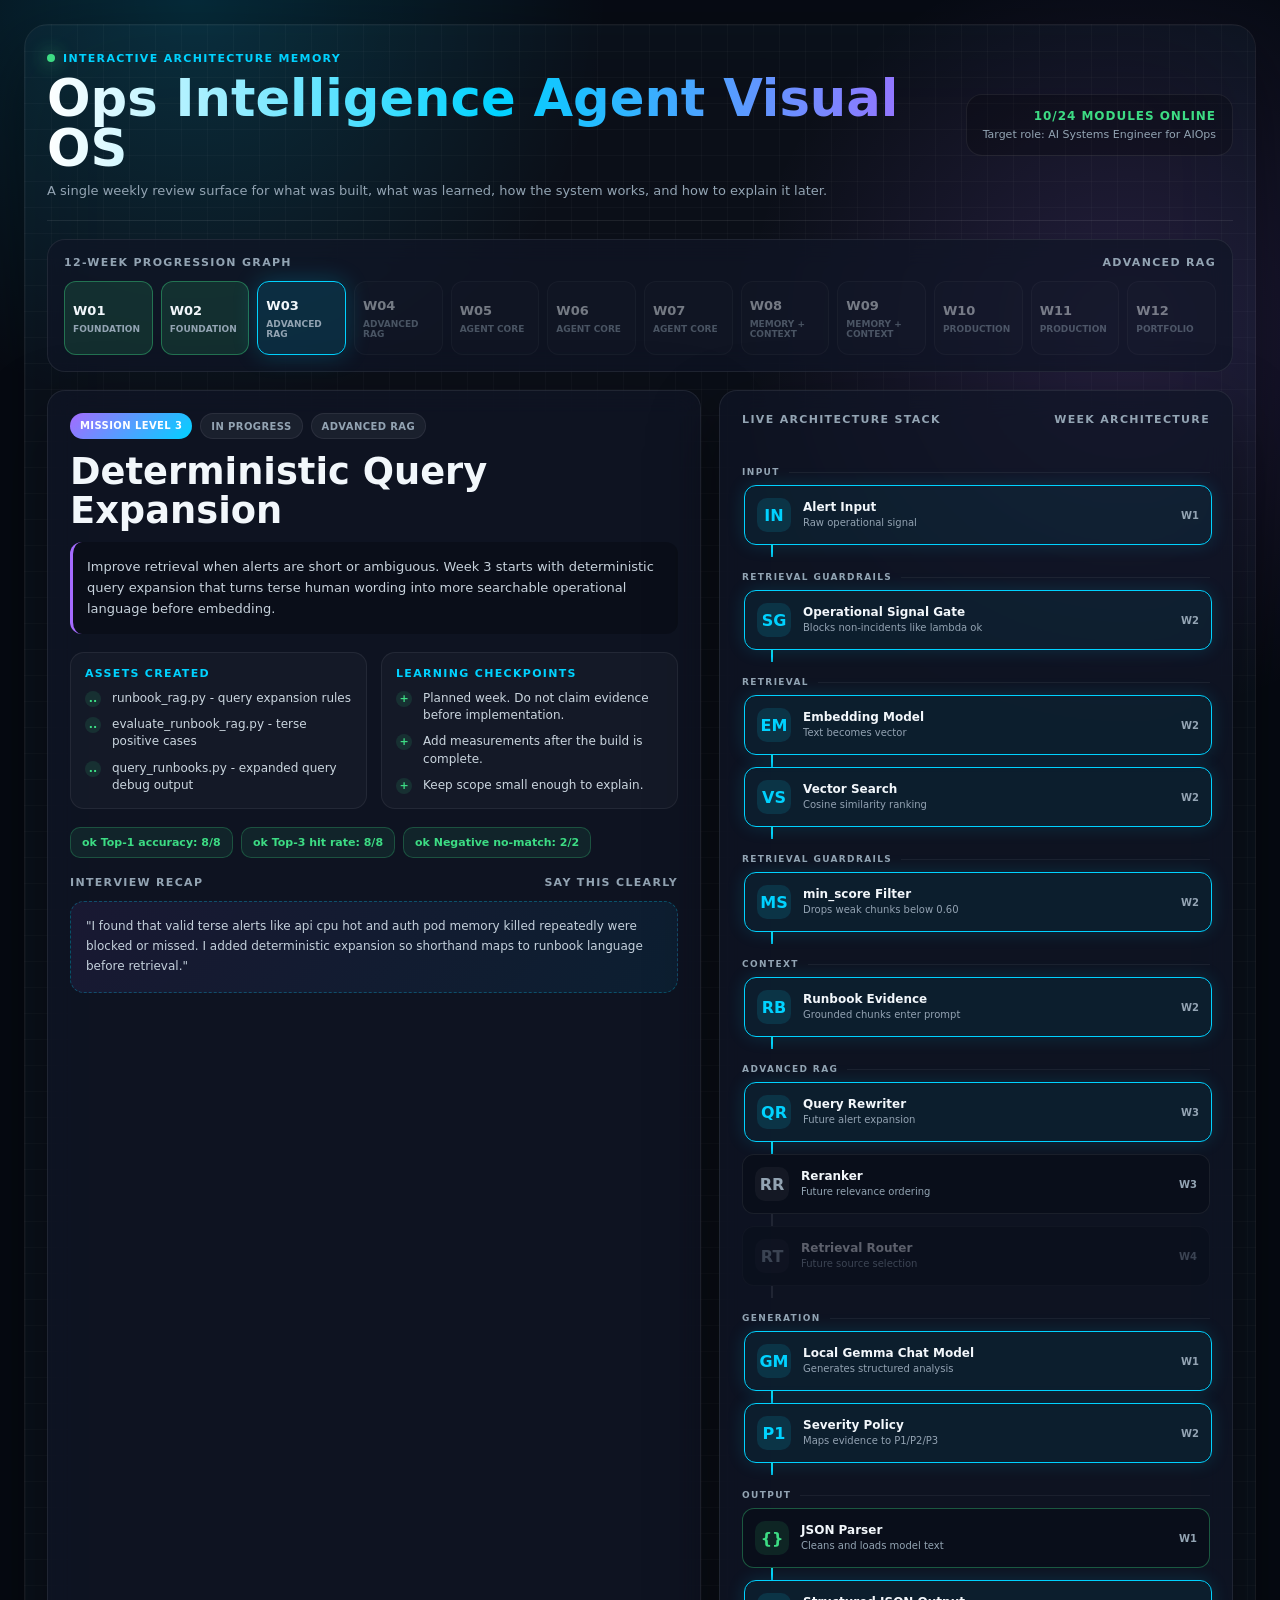
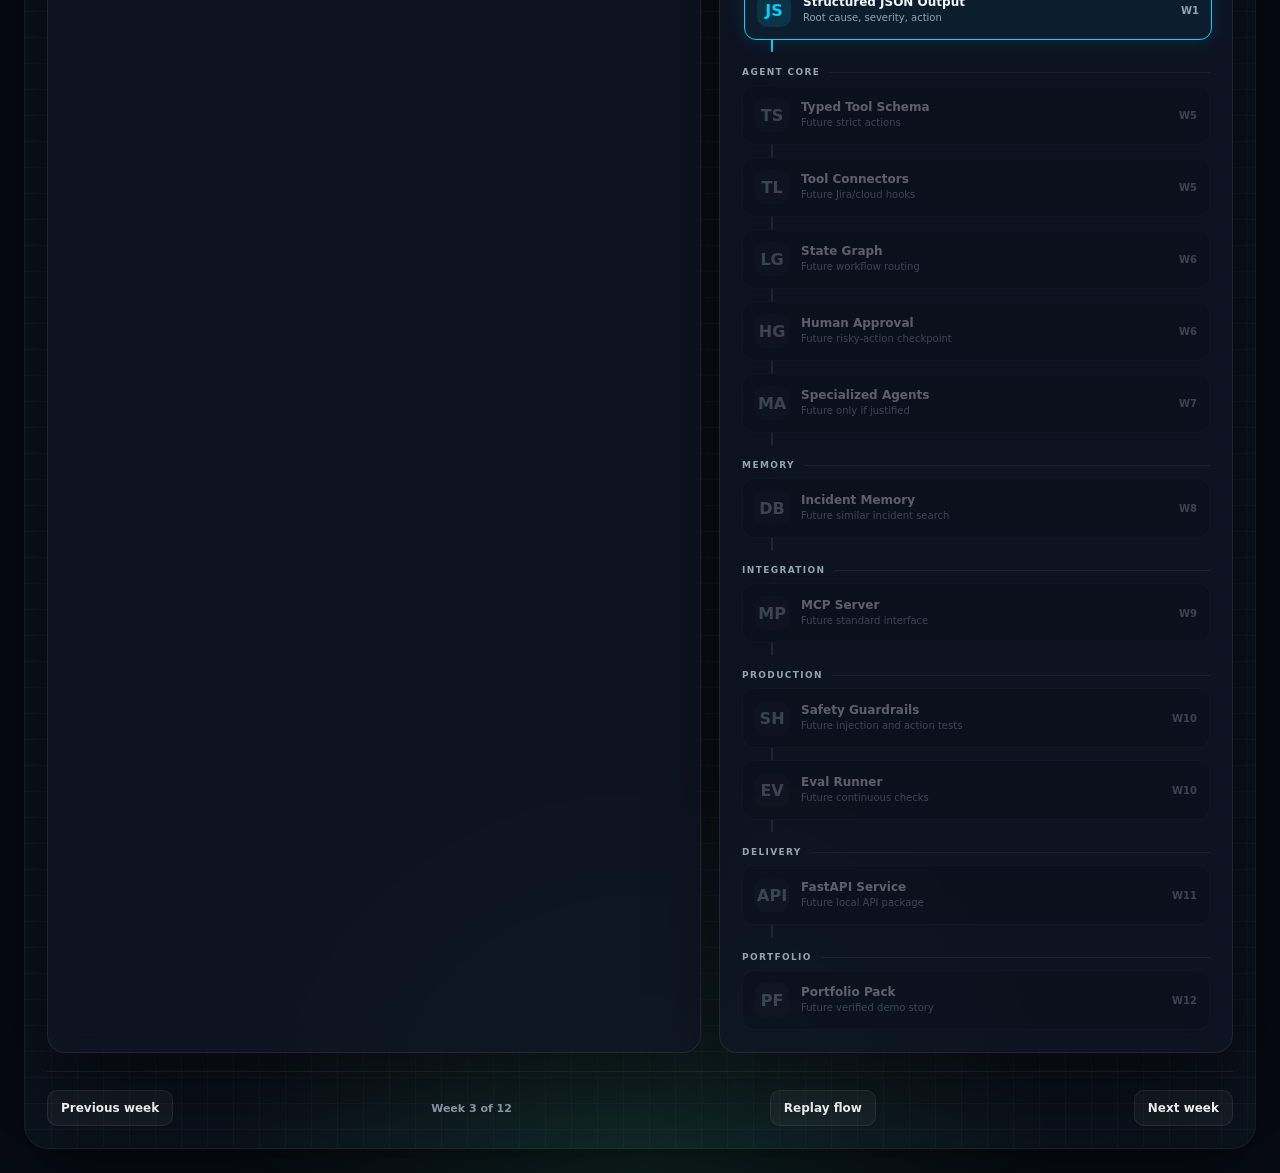
==== Agents/ops-intelligence-agent/docs/visuals/week2-rag-motion.html @ 6115c8f1 "Update Week 03 status to "In progress" and enhance documentation with query expansion details - Chan" ====
<!doctype html>
<html lang="en">
<head>
  <meta charset="utf-8">
  <meta name="viewport" content="width=device-width, initial-scale=1">
  <title>OIA Visual OS</title>
  <style>
    :root {
      --bg: #070b14;
      --panel: rgba(16, 22, 38, 0.72);
      --panel-2: rgba(10, 15, 27, 0.88);
      --line: rgba(255, 255, 255, 0.08);
      --text: #f2f7fb;
      --muted: #93a4b3;
      --blue: #00d2ff;
      --purple: #a56bff;
      --green: #3ddc84;
      --green-dim: rgba(61, 220, 132, 0.13);
      --amber: #f4b84a;
      --red: #ff6b5f;
      --shadow: 0 28px 70px rgba(0, 0, 0, 0.42);
      --radius: 18px;
    }

    * {
      box-sizing: border-box;
      margin: 0;
      padding: 0;
    }

    body {
      min-height: 100vh;
      padding: 24px;
      color: var(--text);
      background:
        radial-gradient(circle at 15% 0%, rgba(0, 210, 255, 0.16), transparent 26rem),
        radial-gradient(circle at 88% 12%, rgba(165, 107, 255, 0.16), transparent 24rem),
        radial-gradient(circle at 50% 100%, rgba(61, 220, 132, 0.11), transparent 26rem),
        var(--bg);
      font-family: Inter, ui-sans-serif, system-ui, -apple-system, BlinkMacSystemFont, "Segoe UI", sans-serif;
    }

    button {
      font: inherit;
    }

    .os {
      max-width: 1480px;
      margin: 0 auto;
      padding: 22px;
      border: 1px solid rgba(255, 255, 255, 0.055);
      border-radius: 24px;
      background:
        linear-gradient(rgba(255,255,255,0.025) 1px, transparent 1px),
        linear-gradient(90deg, rgba(255,255,255,0.025) 1px, transparent 1px),
        rgba(255, 255, 255, 0.018);
      background-size: 26px 26px;
      box-shadow: inset 0 0 120px rgba(0, 210, 255, 0.035), var(--shadow);
    }

    .header {
      display: grid;
      grid-template-columns: 1fr auto;
      gap: 20px;
      align-items: center;
      padding-bottom: 18px;
      border-bottom: 1px solid var(--line);
      margin-bottom: 18px;
    }

    .kicker {
      display: inline-flex;
      align-items: center;
      gap: 8px;
      color: var(--blue);
      font-size: 11px;
      font-weight: 850;
      letter-spacing: 0.12em;
      text-transform: uppercase;
    }

    .kicker::before {
      content: "";
      width: 8px;
      height: 8px;
      border-radius: 50%;
      background: var(--green);
      box-shadow: 0 0 18px var(--green);
    }

    h1 {
      margin-top: 7px;
      font-size: clamp(1.75rem, 4vw, 3.35rem);
      line-height: 0.98;
      letter-spacing: 0;
      background: linear-gradient(90deg, #fff, var(--blue), var(--purple));
      -webkit-background-clip: text;
      color: transparent;
    }

    .subtitle {
      margin-top: 8px;
      max-width: 820px;
      color: var(--muted);
      font-size: 13px;
      line-height: 1.6;
    }

    .status-panel {
      min-width: 230px;
      padding: 14px 16px;
      border-radius: 16px;
      background: rgba(0, 0, 0, 0.22);
      border: 1px solid rgba(255, 255, 255, 0.07);
      text-align: right;
    }

    .status-panel strong {
      display: block;
      color: var(--green);
      font-size: 12px;
      letter-spacing: 0.08em;
      text-transform: uppercase;
    }

    .status-panel span {
      display: block;
      margin-top: 5px;
      color: var(--muted);
      font-size: 11px;
    }

    .level-map {
      padding: 16px;
      margin-bottom: 18px;
      border-radius: var(--radius);
      background: var(--panel);
      border: 1px solid var(--line);
      backdrop-filter: blur(14px);
    }

    .section-label {
      display: flex;
      align-items: center;
      justify-content: space-between;
      gap: 12px;
      margin-bottom: 12px;
      color: var(--muted);
      font-size: 11px;
      font-weight: 850;
      letter-spacing: 0.12em;
      text-transform: uppercase;
    }

    .week-grid {
      display: grid;
      grid-template-columns: repeat(12, minmax(0, 1fr));
      gap: 8px;
    }

    .week-node {
      position: relative;
      min-height: 74px;
      padding: 10px 8px;
      border: 1px solid rgba(255,255,255,0.07);
      border-radius: 12px;
      background: rgba(255,255,255,0.025);
      color: var(--text);
      text-align: left;
      cursor: pointer;
      transition: transform 160ms ease, border-color 160ms ease, background 160ms ease, box-shadow 160ms ease;
    }

    .week-node:hover {
      transform: translateY(-2px);
      border-color: rgba(0,210,255,0.35);
      background: rgba(0,210,255,0.06);
    }

    .week-node.complete {
      border-color: rgba(61, 220, 132, 0.4);
      background: var(--green-dim);
    }

    .week-node.active {
      border-color: var(--blue);
      background: rgba(0, 210, 255, 0.13);
      box-shadow: 0 0 24px rgba(0, 210, 255, 0.22);
      animation: activeWeekPulse 2.4s ease-in-out infinite;
    }

    .week-node.locked {
      opacity: 0.45;
    }

    .week-node.locked.active {
      opacity: 1;
    }

    .week-node strong {
      display: block;
      margin-bottom: 6px;
      font-size: 13px;
    }

    .week-node span {
      display: block;
      color: var(--muted);
      font-size: 9px;
      font-weight: 750;
      text-transform: uppercase;
    }

    .workspace {
      display: grid;
      grid-template-columns: minmax(0, 1.12fr) minmax(360px, 0.88fr);
      gap: 18px;
    }

    .panel {
      border-radius: var(--radius);
      background: var(--panel);
      border: 1px solid var(--line);
      box-shadow: var(--shadow);
      backdrop-filter: blur(14px);
    }

    .mission {
      padding: 22px;
      animation: panelEnter 360ms ease both;
    }

    .badge-row {
      display: flex;
      flex-wrap: wrap;
      gap: 8px;
      align-items: center;
      margin-bottom: 14px;
    }

    .badge {
      display: inline-flex;
      align-items: center;
      min-height: 26px;
      padding: 5px 10px;
      border-radius: 999px;
      background: rgba(255,255,255,0.055);
      color: var(--muted);
      border: 1px solid rgba(255,255,255,0.07);
      font-size: 10px;
      font-weight: 850;
      letter-spacing: 0.04em;
      text-transform: uppercase;
    }

    .badge.level {
      color: #fff;
      border: 0;
      background: linear-gradient(135deg, var(--purple), var(--blue));
    }

    .badge.done {
      color: var(--green);
      border-color: rgba(61, 220, 132, 0.32);
      background: rgba(61, 220, 132, 0.09);
    }

    .mission-title {
      font-size: clamp(1.45rem, 3vw, 2.3rem);
      line-height: 1.05;
      margin-bottom: 12px;
    }

    .explain-box {
      padding: 14px;
      border-radius: 12px;
      background: rgba(0,0,0,0.25);
      border-left: 3px solid var(--purple);
      color: #c7d2dc;
      font-size: 13px;
      line-height: 1.62;
      margin-bottom: 18px;
    }

    .module-grid {
      display: grid;
      grid-template-columns: 1fr 1fr;
      gap: 14px;
      margin-bottom: 18px;
    }

    .module {
      padding: 14px;
      border-radius: 14px;
      background: rgba(255,255,255,0.028);
      border: 1px solid rgba(255,255,255,0.065);
    }

    .module h3 {
      margin-bottom: 10px;
      color: var(--blue);
      font-size: 11px;
      letter-spacing: 0.12em;
      text-transform: uppercase;
    }

    .list {
      display: grid;
      gap: 9px;
    }

    .item {
      display: grid;
      grid-template-columns: 18px 1fr;
      gap: 9px;
      align-items: start;
      color: #cbd6df;
      font-size: 12px;
      line-height: 1.45;
    }

    .mark {
      width: 16px;
      height: 16px;
      margin-top: 1px;
      border-radius: 50%;
      display: grid;
      place-items: center;
      background: rgba(61, 220, 132, 0.12);
      color: var(--green);
      font-size: 11px;
      font-weight: 900;
    }

    .metric-row {
      display: flex;
      flex-wrap: wrap;
      gap: 8px;
      margin-bottom: 18px;
    }

    .metric {
      display: inline-flex;
      align-items: center;
      gap: 7px;
      padding: 8px 11px;
      border-radius: 10px;
      color: var(--green);
      background: rgba(61, 220, 132, 0.09);
      border: 1px solid rgba(61, 220, 132, 0.25);
      font-size: 11px;
      font-weight: 780;
      animation: metricPop 420ms ease both;
    }

    .talking {
      padding: 15px;
      border-radius: 14px;
      color: #c4d0dc;
      background: linear-gradient(135deg, rgba(165,107,255,0.08), rgba(0,210,255,0.07));
      border: 1px dashed rgba(0,210,255,0.28);
      font-size: 12px;
      line-height: 1.65;
    }

    .architecture {
      padding: 22px;
      display: grid;
      gap: 14px;
      align-content: start;
    }

    .scenario-row {
      display: flex;
      gap: 8px;
      flex-wrap: wrap;
    }

    .scenario-btn {
      border: 1px solid rgba(255,255,255,0.08);
      border-radius: 999px;
      padding: 8px 11px;
      color: var(--muted);
      background: rgba(255,255,255,0.035);
      font-size: 11px;
      font-weight: 850;
      cursor: pointer;
    }

    .scenario-btn.active {
      color: #fff;
      border-color: rgba(0,210,255,0.35);
      background: rgba(0,210,255,0.12);
    }

    .flow-stack {
      display: grid;
      gap: 0;
    }

    .group-label {
      display: flex;
      align-items: center;
      gap: 9px;
      margin: 15px 0 8px;
      color: var(--muted);
      font-size: 9px;
      font-weight: 900;
      letter-spacing: 0.15em;
      text-transform: uppercase;
    }

    .group-label::after {
      content: "";
      height: 1px;
      flex: 1;
      background: rgba(255,255,255,0.06);
    }

    .engine-node {
      position: relative;
      display: grid;
      grid-template-columns: 34px 1fr auto;
      gap: 12px;
      align-items: center;
      padding: 12px;
      border-radius: 12px;
      background: var(--panel-2);
      border: 1px solid rgba(255,255,255,0.07);
      transition: border-color 180ms ease, background 180ms ease, opacity 180ms ease, transform 180ms ease;
    }

    .engine-node.online {
      border-color: rgba(61, 220, 132, 0.36);
    }

    .engine-node.active {
      border-color: var(--blue);
      background: rgba(0, 210, 255, 0.055);
      box-shadow: 0 0 18px rgba(0, 210, 255, 0.15);
      transform: translateX(2px);
    }

    .engine-node.playing {
      animation: nodeIgnite 900ms ease both;
    }

    .engine-node.locked {
      opacity: 0.34;
    }

    .icon {
      width: 34px;
      height: 34px;
      display: grid;
      place-items: center;
      border-radius: 10px;
      background: rgba(255,255,255,0.045);
      color: var(--muted);
      font-weight: 900;
    }

    .engine-node.online .icon {
      color: var(--green);
      background: rgba(61,220,132,0.11);
    }

    .engine-node.active .icon {
      color: var(--blue);
      background: rgba(0,210,255,0.12);
    }

    .node-copy strong {
      display: block;
      font-size: 12px;
      margin-bottom: 2px;
    }

    .node-copy span {
      display: block;
      color: var(--muted);
      font-size: 10px;
      line-height: 1.35;
    }

    .node-week {
      color: var(--muted);
      font-size: 10px;
      font-weight: 850;
    }

    .connector {
      width: 2px;
      height: 12px;
      margin-left: 29px;
      background: rgba(255,255,255,0.08);
    }

    .connector.live {
      background: linear-gradient(var(--green), rgba(0,210,255,0.35));
      position: relative;
      overflow: hidden;
    }

    .connector.live::after {
      content: "";
      position: absolute;
      inset: -12px 0;
      background: linear-gradient(transparent, var(--blue), transparent);
      animation: connectorFlow 1.4s linear infinite;
    }

    .footer {
      display: flex;
      justify-content: space-between;
      align-items: center;
      gap: 14px;
      padding-top: 18px;
      margin-top: 18px;
      border-top: 1px solid var(--line);
    }

    .nav-btn {
      border: 1px solid rgba(255,255,255,0.08);
      border-radius: 10px;
      padding: 10px 13px;
      color: #fff;
      background: rgba(255,255,255,0.045);
      font-size: 12px;
      font-weight: 800;
      cursor: pointer;
    }

    .nav-btn:disabled {
      opacity: 0.35;
      cursor: not-allowed;
    }

    @keyframes activeWeekPulse {
      0%, 100% { box-shadow: 0 0 20px rgba(0, 210, 255, 0.18); }
      50% { box-shadow: 0 0 30px rgba(0, 210, 255, 0.38); }
    }

    @keyframes panelEnter {
      from { opacity: 0; transform: translateY(10px); }
      to { opacity: 1; transform: translateY(0); }
    }

    @keyframes metricPop {
      from { opacity: 0; transform: translateY(7px) scale(0.96); }
      to { opacity: 1; transform: translateY(0) scale(1); }
    }

    @keyframes nodeIgnite {
      0% { opacity: 0.38; transform: translateX(-8px) scale(0.985); }
      45% { opacity: 1; transform: translateX(6px) scale(1.01); box-shadow: 0 0 28px rgba(0, 210, 255, 0.34); }
      100% { opacity: 1; transform: translateX(2px) scale(1); }
    }

    @keyframes connectorFlow {
      from { transform: translateY(-18px); opacity: 0; }
      45% { opacity: 1; }
      to { transform: translateY(18px); opacity: 0; }
    }

    .footer span {
      color: var(--muted);
      font-size: 11px;
      font-weight: 750;
    }

    @media (max-width: 1120px) {
      .workspace,
      .module-grid {
        grid-template-columns: 1fr;
      }

      .week-grid {
        grid-template-columns: repeat(6, minmax(0, 1fr));
      }
    }

    @media (max-width: 720px) {
      body {
        padding: 12px;
      }

      .os {
        padding: 14px;
      }

      .header {
        grid-template-columns: 1fr;
      }

      .status-panel {
        text-align: left;
      }

      .week-grid {
        grid-template-columns: repeat(3, minmax(0, 1fr));
      }
    }

    @media (prefers-reduced-motion: reduce) {
      *,
      *::before,
      *::after {
        animation-duration: 0.001ms !important;
        animation-iteration-count: 1 !important;
        transition-duration: 0.001ms !important;
      }
    }
  </style>
</head>
<body>
  <main class="os">
    <header class="header">
      <div>
        <div class="kicker">Interactive Architecture Memory</div>
        <h1>Ops Intelligence Agent Visual OS</h1>
        <p class="subtitle">A single weekly review surface for what was built, what was learned, how the system works, and how to explain it later.</p>
      </div>
      <div class="status-panel">
        <strong id="globalStatus">2/18 modules online</strong>
        <span>Target role: AI Systems Engineer for AIOps</span>
      </div>
    </header>

    <section class="level-map">
      <div class="section-label">
        <span>12-week progression graph</span>
        <span id="phaseLabel">Foundation</span>
      </div>
      <div class="week-grid" id="weekGrid"></div>
    </section>

    <section class="workspace">
      <article class="panel mission" id="missionPanel"></article>

      <aside class="panel architecture">
        <div class="section-label">
          <span>Live architecture stack</span>
          <span id="scenarioLabel">incident flow</span>
        </div>
        <div class="scenario-row" id="scenarioControls">
          <button class="scenario-btn active" data-scenario="incident" type="button">Incident</button>
          <button class="scenario-btn" data-scenario="negative" type="button">lambda ok</button>
        </div>
        <div class="flow-stack" id="architectureStack"></div>
      </aside>
    </section>

    <footer class="footer">
      <button class="nav-btn" id="prevBtn" type="button">Previous week</button>
      <span id="footerCounter">Week 2 of 12</span>
      <button class="nav-btn" id="replayBtn" type="button">Replay flow</button>
      <button class="nav-btn" id="nextBtn" type="button">Next week</button>
    </footer>
  </main>

  <script>
    const completedUntil = 2;

    const weeks = [
      {
        n: 1,
        phase: "Foundation",
        title: "LLM Foundations and Structured Output",
        status: "Complete",
        concept: "Week 1 proves the smallest useful AIOps loop: alert text goes to a local chat model and returns parseable JSON. This teaches tokens, context window, structured output, local inference, and why model output must be validated before code trusts it.",
        built: [
          "basic_chain.py - local Gemma structured alert analysis",
          "data/alerts.json - synthetic CloudOps alert dataset",
          "cosine_sim_demo.py - embedding similarity proof"
        ],
        metrics: [
          "Parsed JSON: 3/3",
          "Severity match: 3/3 selected P1 alerts",
          "Embedding dimensions: 768",
          "Cosine similarity gap: 0.1787"
        ],
        talking: "I first built a small local baseline before adding agent complexity. The system sends alert text to a local Gemma model, parses structured JSON, and compares severity against synthetic labels. I also proved semantic similarity with an embedding demo.",
        nodes: ["alert-input", "chat-model", "json-parser", "json-output"]
      },
      {
        n: 2,
        phase: "Foundation",
        title: "Runbook RAG, Retrieval Guardrails, and Eval Metrics",
        status: "Complete",
        concept: "Week 2 adds evidence before generation. Runbooks are chunked, embedded, stored in a vector index, retrieved with cosine similarity, filtered with min_score, and guarded by an operational-signal gate so non-incidents do not pollute the LLM context.",
        built: [
          "runbook_rag.py - shared retrieval engine and guardrails",
          "runbooks/*.md - synthetic operational runbooks",
          "index_runbooks.py - build generated vector index",
          "query_runbooks.py - manual retrieval debugger",
          "evaluate_runbook_rag.py - top-1, top-3, negative no-match eval",
          "basic_chain.py - alert + evidence + severity policy -> JSON"
        ],
        metrics: [
          "Top-1 accuracy: 6/6",
          "Top-3 hit rate: 6/6",
          "Negative no-match: 2/2",
          "RAG-backed severity: 3/3 selected P1 alerts",
          "min_score: 0.60"
        ],
        talking: "I added retrieval before generation and learned that RAG is evidence, not judgment. The signal gate decides whether retrieval should happen, min_score filters weak chunks, and the severity policy maps evidence to P1/P2/P3.",
        nodes: ["alert-input", "signal-gate", "embedding", "vector-search", "min-score", "runbook-context", "chat-model", "severity-policy", "json-output"]
      },
      {n:3, phase:"Advanced RAG", title:"Deterministic Query Expansion", status:"In progress", concept:"Improve retrieval when alerts are short or ambiguous. Week 3 starts with deterministic query expansion that turns terse human wording into more searchable operational language before embedding.", built:["runbook_rag.py - query expansion rules", "evaluate_runbook_rag.py - terse positive cases", "query_runbooks.py - expanded query debug output"], metrics:["Top-1 accuracy: 8/8", "Top-3 hit rate: 8/8", "Negative no-match: 2/2"], talking:"I found that valid terse alerts like api cpu hot and auth pod memory killed repeatedly were blocked or missed. I added deterministic expansion so shorthand maps to runbook language before retrieval.", nodes:["query-rewriter", "signal-gate", "embedding", "vector-search", "min-score"]},
      {n:4, phase:"Advanced RAG", title:"Architecture Decisions", status:"Planned", concept:"Document when to use simple vector search, hybrid search, routing, or graph-style retrieval.", built:["ADR notes", "retrieval tradeoff map"], metrics:["Decision clarity", "Latency notes"], talking:"I will justify architecture choices instead of blindly adding frameworks.", nodes:["rag-router"]},
      {n:5, phase:"Agent Core", title:"Tool Calling and Typed Outputs", status:"Planned", concept:"Move from recommendations to safe typed tool requests with strict schemas.", built:["typed response schema", "read-only simulated tools"], metrics:["Schema validation pass rate"], talking:"Operations tools need contracts, not loose text.", nodes:["tool-schema", "tools"]},
      {n:6, phase:"Agent Core", title:"LangGraph and Human Approval", status:"Planned", concept:"Represent incident analysis as a stateful workflow with human approval before risky actions.", built:["state graph", "approval gate"], metrics:["Risky actions blocked"], talking:"Human-in-the-loop checkpoints protect production systems.", nodes:["langgraph", "human-gate"]},
      {n:7, phase:"Agent Core", title:"Agent Specialization", status:"Planned", concept:"Split responsibilities only if evals prove specialization helps.", built:["triage/retrieval/remediation separation"], metrics:["Quality vs latency tradeoff"], talking:"Multi-agent design must be justified by measurable value.", nodes:["multi-agent"]},
      {n:8, phase:"Memory + Context", title:"Incident Memory", status:"Planned", concept:"Use prior incidents as bounded memory without overloading the prompt.", built:["incident memory store", "history retrieval"], metrics:["similar incident hit rate"], talking:"Memory is useful only when it is bounded and relevant.", nodes:["memory"]},
      {n:9, phase:"Memory + Context", title:"MCP Interface", status:"Planned", concept:"Expose capabilities through a standardized tool interface.", built:["sample MCP server", "tools/list and tools/call"], metrics:["tool response checks"], talking:"MCP turns local capability into reusable integration surface.", nodes:["mcp"]},
      {n:10, phase:"Production", title:"Guardrails and Observability", status:"Planned", concept:"Trace, test, and constrain model behavior with evals and safety checks.", built:["injection tests", "unsafe-action tests", "trace logging"], metrics:["guardrail pass rate"], talking:"AI systems need regression tests like any production system.", nodes:["guardrails", "eval"]},
      {n:11, phase:"Production", title:"FastAPI and Docker", status:"Planned", concept:"Package the system as a local service with repeatable setup.", built:["FastAPI app", "Dockerfile", "health check"], metrics:["startup success", "latency"], talking:"Packaging makes the project reproducible for reviewers.", nodes:["fastapi"]},
      {n:12, phase:"Portfolio", title:"Portfolio Packaging", status:"Planned", concept:"Convert the system into a recruiter-ready story with evidence, diagrams, and honest limitations.", built:["final README", "demo flow", "resume bullets"], metrics:["verified claims only"], talking:"The final project must be explainable, reproducible, and evidence-backed.", nodes:["portfolio"]}
    ];

    const architectureNodes = [
      {id:"alert-input", phase:"Input", label:"Alert Input", sub:"Raw operational signal", week:1, icon:"IN"},
      {id:"signal-gate", phase:"Retrieval Guardrails", label:"Operational Signal Gate", sub:"Blocks non-incidents like lambda ok", week:2, icon:"SG"},
      {id:"embedding", phase:"Retrieval", label:"Embedding Model", sub:"Text becomes vector", week:2, icon:"EM"},
      {id:"vector-search", phase:"Retrieval", label:"Vector Search", sub:"Cosine similarity ranking", week:2, icon:"VS"},
      {id:"min-score", phase:"Retrieval Guardrails", label:"min_score Filter", sub:"Drops weak chunks below 0.60", week:2, icon:"MS"},
      {id:"runbook-context", phase:"Context", label:"Runbook Evidence", sub:"Grounded chunks enter prompt", week:2, icon:"RB"},
      {id:"query-rewriter", phase:"Advanced RAG", label:"Query Rewriter", sub:"Future alert expansion", week:3, icon:"QR"},
      {id:"reranker", phase:"Advanced RAG", label:"Reranker", sub:"Future relevance ordering", week:3, icon:"RR"},
      {id:"rag-router", phase:"Advanced RAG", label:"Retrieval Router", sub:"Future source selection", week:4, icon:"RT"},
      {id:"chat-model", phase:"Generation", label:"Local Gemma Chat Model", sub:"Generates structured analysis", week:1, icon:"GM"},
      {id:"severity-policy", phase:"Generation", label:"Severity Policy", sub:"Maps evidence to P1/P2/P3", week:2, icon:"P1"},
      {id:"json-parser", phase:"Output", label:"JSON Parser", sub:"Cleans and loads model text", week:1, icon:"{}"},
      {id:"json-output", phase:"Output", label:"Structured JSON Output", sub:"Root cause, severity, action", week:1, icon:"JS"},
      {id:"tool-schema", phase:"Agent Core", label:"Typed Tool Schema", sub:"Future strict actions", week:5, icon:"TS"},
      {id:"tools", phase:"Agent Core", label:"Tool Connectors", sub:"Future Jira/cloud hooks", week:5, icon:"TL"},
      {id:"langgraph", phase:"Agent Core", label:"State Graph", sub:"Future workflow routing", week:6, icon:"LG"},
      {id:"human-gate", phase:"Agent Core", label:"Human Approval", sub:"Future risky-action checkpoint", week:6, icon:"HG"},
      {id:"multi-agent", phase:"Agent Core", label:"Specialized Agents", sub:"Future only if justified", week:7, icon:"MA"},
      {id:"memory", phase:"Memory", label:"Incident Memory", sub:"Future similar incident search", week:8, icon:"DB"},
      {id:"mcp", phase:"Integration", label:"MCP Server", sub:"Future standard interface", week:9, icon:"MP"},
      {id:"guardrails", phase:"Production", label:"Safety Guardrails", sub:"Future injection and action tests", week:10, icon:"SH"},
      {id:"eval", phase:"Production", label:"Eval Runner", sub:"Future continuous checks", week:10, icon:"EV"},
      {id:"fastapi", phase:"Delivery", label:"FastAPI Service", sub:"Future local API package", week:11, icon:"API"},
      {id:"portfolio", phase:"Portfolio", label:"Portfolio Pack", sub:"Future verified demo story", week:12, icon:"PF"}
    ];

    const incidentFlow = ["alert-input", "signal-gate", "embedding", "vector-search", "min-score", "runbook-context", "chat-model", "severity-policy", "json-output"];
    const negativeFlow = ["alert-input", "signal-gate"];

    const weekGrid = document.getElementById("weekGrid");
    const missionPanel = document.getElementById("missionPanel");
    const architectureStack = document.getElementById("architectureStack");
    const globalStatus = document.getElementById("globalStatus");
    const phaseLabel = document.getElementById("phaseLabel");
    const footerCounter = document.getElementById("footerCounter");
    const scenarioLabel = document.getElementById("scenarioLabel");
    const prevBtn = document.getElementById("prevBtn");
    const nextBtn = document.getElementById("nextBtn");
    const replayBtn = document.getElementById("replayBtn");
    const scenarioControls = document.getElementById("scenarioControls");
    let animationTimers = [];

    let activeWeek = 3;
    let scenario = "incident";

    function renderWeekGrid() {
      weekGrid.innerHTML = weeks.map((week) => {
        const classes = [
          "week-node",
          week.n <= completedUntil ? "complete" : "locked",
          week.n === activeWeek ? "active" : ""
        ].join(" ");
        return `
          <button class="${classes}" type="button" data-week="${week.n}">
            <strong>W${String(week.n).padStart(2, "0")}</strong>
            <span>${week.phase}</span>
          </button>
        `;
      }).join("");

      document.querySelectorAll(".week-node").forEach((button) => {
        button.addEventListener("click", () => {
          activeWeek = Number(button.dataset.week);
          scenario = "incident";
          render();
        });
      });
    }

    function renderMission(week) {
      const isDone = week.n <= completedUntil;
      missionPanel.innerHTML = `
        <div class="badge-row">
          <span class="badge level">Mission level ${week.n}</span>
          <span class="badge ${isDone ? "done" : ""}">${week.status}</span>
          <span class="badge">${week.phase}</span>
        </div>
        <h2 class="mission-title">${week.title}</h2>
        <div class="explain-box">${week.concept}</div>

        <div class="module-grid">
          <section class="module">
            <h3>Assets Created</h3>
            <div class="list">
              ${week.built.map((item) => `<div class="item"><span class="mark">${isDone ? "ok" : ".."}</span><span>${item}</span></div>`).join("")}
            </div>
          </section>
          <section class="module">
            <h3>Learning Checkpoints</h3>
            <div class="list">
              ${learningForWeek(week.n).map((item) => `<div class="item"><span class="mark">+</span><span>${item}</span></div>`).join("")}
            </div>
          </section>
        </div>

        <div class="metric-row">
          ${week.metrics.map((metric) => `<span class="metric">ok ${metric}</span>`).join("")}
        </div>

        <div class="section-label"><span>Interview recap</span><span>say this clearly</span></div>
        <div class="talking">"${week.talking}"</div>
      `;
    }

    function learningForWeek(weekNumber) {
      if (weekNumber === 1) {
        return [
          "Structured JSON makes LLM output usable by code.",
          "The chat model generates; it does not retrieve external knowledge.",
          "Model confidence is qualitative, not a safety guarantee."
        ];
      }
      if (weekNumber === 2) {
        return [
          "RAG retrieves evidence, but severity policy makes the classification consistent.",
          "Signal gate decides whether retrieval should happen.",
          "min_score decides whether retrieved chunks are strong enough.",
          "Top-1, Top-3, and negative no-match measure retrieval quality."
        ];
      }
      return [
        "Planned week. Do not claim evidence before implementation.",
        "Add measurements after the build is complete.",
        "Keep scope small enough to explain."
      ];
    }

    function renderArchitecture(week) {
      const activeIds = new Set(week.nodes);
      const flowIds = new Set(week.n === 2 && scenario === "negative" ? negativeFlow : incidentFlow);
      let currentPhase = "";
      let html = "";

      architectureNodes.forEach((node, index) => {
        if (node.phase !== currentPhase) {
          currentPhase = node.phase;
          html += `<div class="group-label">${currentPhase}</div>`;
        }

        const online = node.week < week.n || (node.week === week.n && activeIds.has(node.id));
        const active = activeIds.has(node.id) || flowIds.has(node.id);
        const locked = node.week > week.n;
        const lineLive = online || active;

        html += `
          <div class="engine-node ${online ? "online" : ""} ${active ? "active" : ""} ${locked ? "locked" : ""}">
            <div class="icon">${node.icon}</div>
            <div class="node-copy">
              <strong>${node.label}</strong>
              <span>${node.sub}</span>
            </div>
            <div class="node-week">W${node.week}</div>
          </div>
          ${index < architectureNodes.length - 1 ? `<div class="connector ${lineLive ? "live" : ""}"></div>` : ""}
        `;
      });

      architectureStack.innerHTML = html;
    }

    function replayArchitecture() {
      animationTimers.forEach((timer) => clearTimeout(timer));
      animationTimers = [];

      const activeNodes = Array.from(document.querySelectorAll(".engine-node.active"));
      document.querySelectorAll(".engine-node").forEach((node) => {
        node.classList.remove("playing");
      });

      activeNodes.forEach((node, index) => {
        const timer = setTimeout(() => {
          node.classList.remove("playing");
          void node.offsetWidth;
          node.classList.add("playing");
        }, index * 190);
        animationTimers.push(timer);
      });
    }

    function renderControls(week) {
      scenarioControls.style.display = week.n === 2 ? "flex" : "none";
      scenarioLabel.textContent = week.n === 2
        ? (scenario === "negative" ? "negative no-match flow" : "incident flow")
        : "week architecture";

      document.querySelectorAll(".scenario-btn").forEach((button) => {
        button.classList.toggle("active", button.dataset.scenario === scenario);
      });
    }

    function render() {
      const week = weeks.find((item) => item.n === activeWeek);
      renderWeekGrid();
      renderMission(week);
      renderArchitecture(week);
      renderControls(week);

      const modulesOnline = architectureNodes.filter((node) => node.week <= Math.min(activeWeek, completedUntil)).length;
      globalStatus.textContent = `${modulesOnline}/${architectureNodes.length} modules online`;
      phaseLabel.textContent = week.phase;
      footerCounter.textContent = `Week ${activeWeek} of 12`;
      prevBtn.disabled = activeWeek === 1;
      nextBtn.disabled = activeWeek === 12;
      replayArchitecture();
    }

    scenarioControls.addEventListener("click", (event) => {
      const button = event.target.closest(".scenario-btn");
      if (!button) return;
      scenario = button.dataset.scenario;
      render();
    });

    prevBtn.addEventListener("click", () => {
      activeWeek = Math.max(1, activeWeek - 1);
      scenario = "incident";
      render();
    });

    nextBtn.addEventListener("click", () => {
      activeWeek = Math.min(12, activeWeek + 1);
      scenario = "incident";
      render();
    });

    replayBtn.addEventListener("click", replayArchitecture);

    render();
  </script>
</body>
</html>
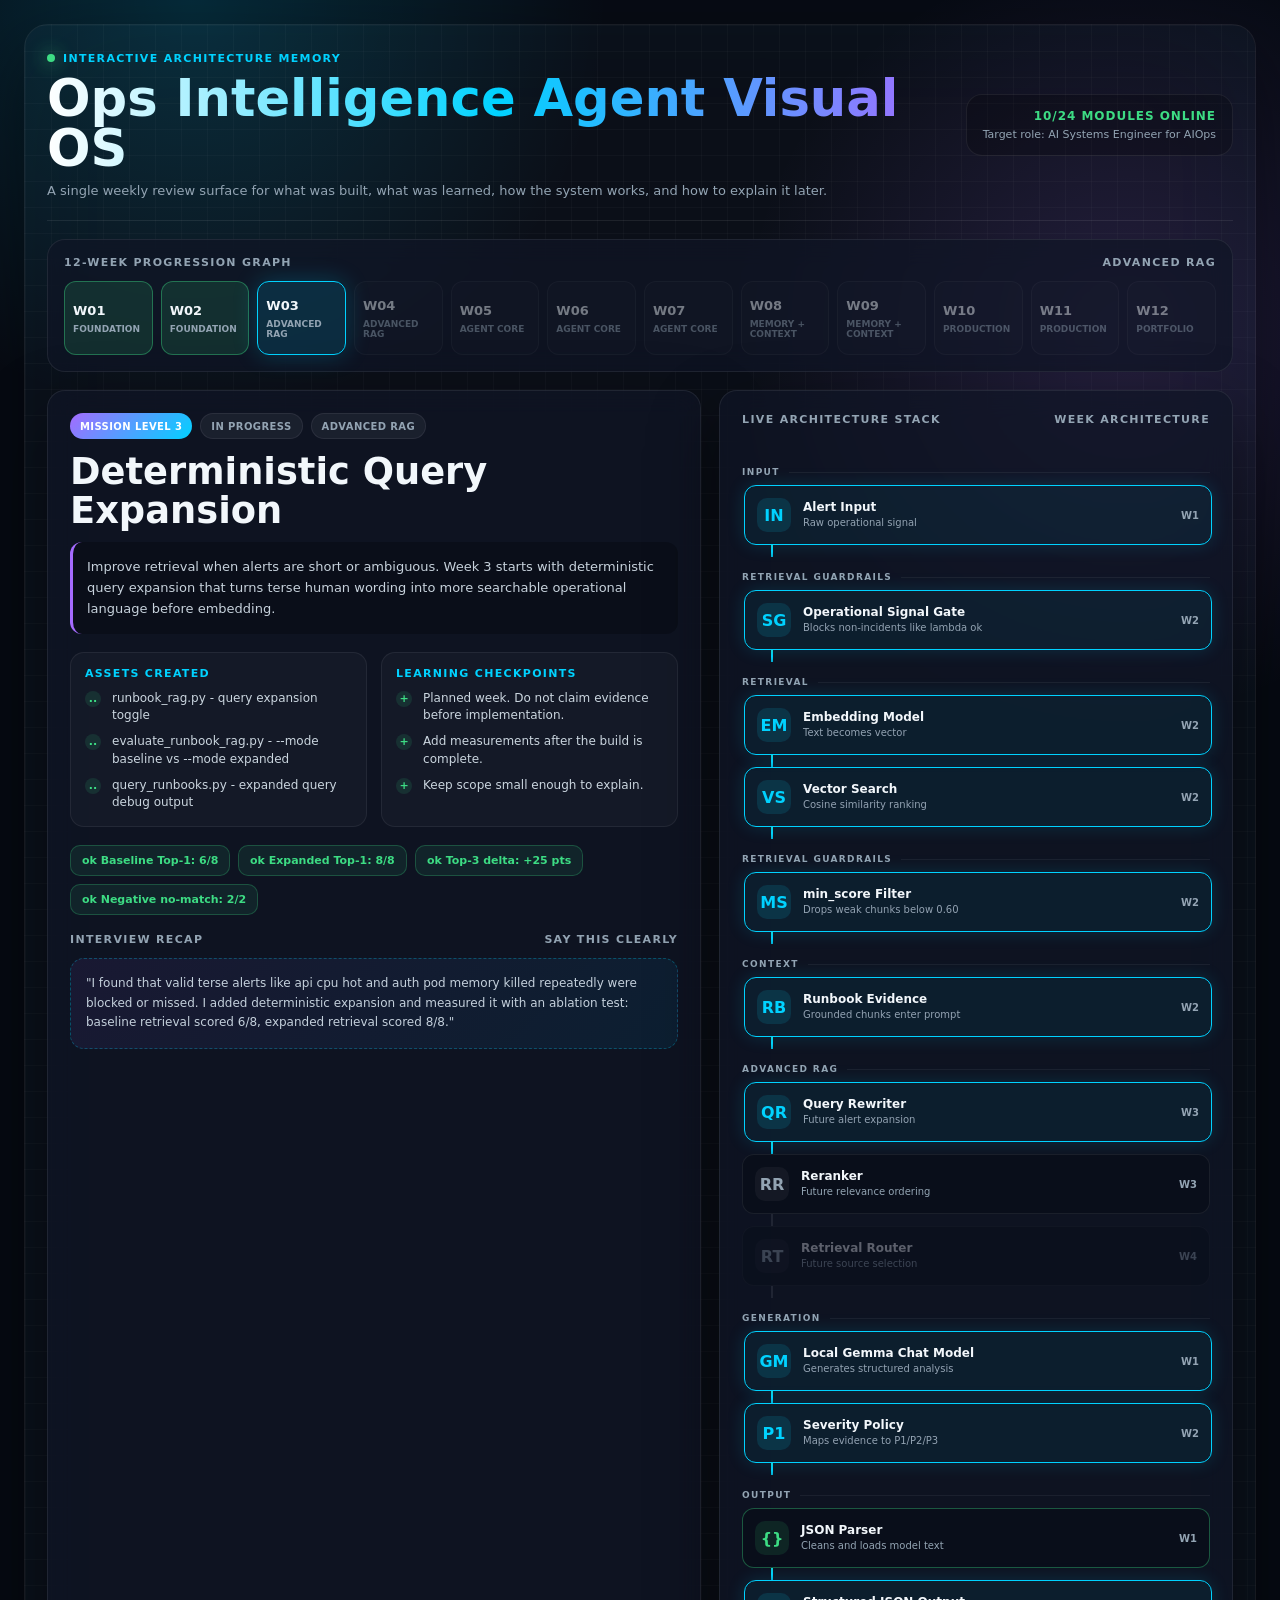
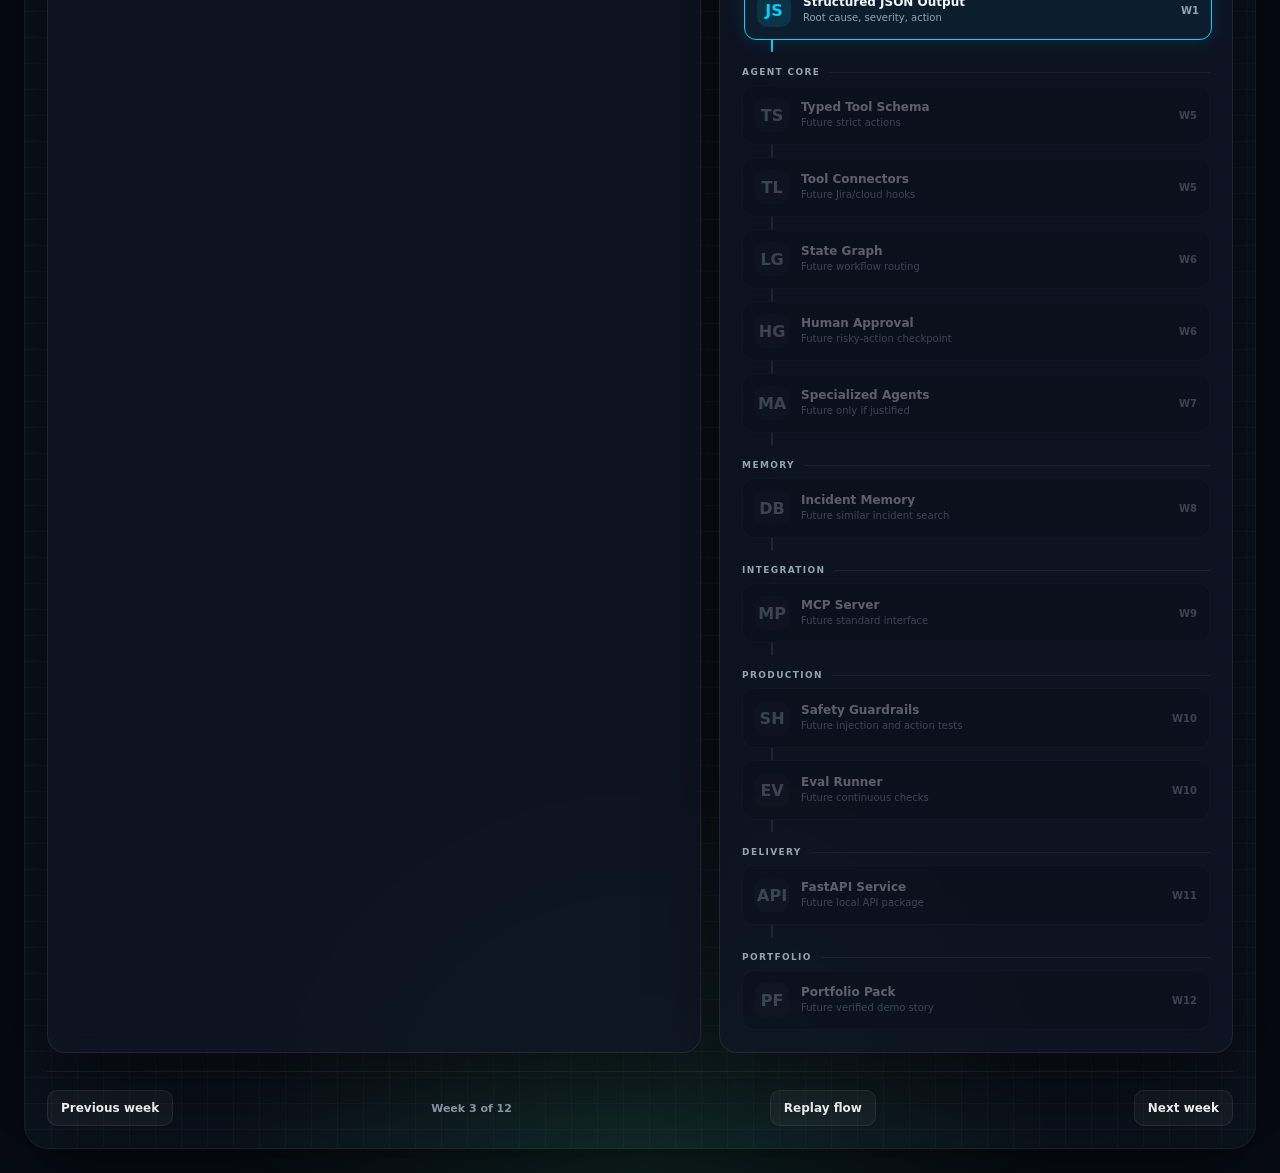
==== commit 09280366: "Week 3: add baseline versus expanded retrieval eval" ====
--- a/Agents/ops-intelligence-agent/docs/visuals/week2-rag-motion.html
+++ b/Agents/ops-intelligence-agent/docs/visuals/week2-rag-motion.html
@@ -707,7 +707,7 @@
         talking: "I added retrieval before generation and learned that RAG is evidence, not judgment. The signal gate decides whether retrieval should happen, min_score filters weak chunks, and the severity policy maps evidence to P1/P2/P3.",
         nodes: ["alert-input", "signal-gate", "embedding", "vector-search", "min-score", "runbook-context", "chat-model", "severity-policy", "json-output"]
       },
-      {n:3, phase:"Advanced RAG", title:"Deterministic Query Expansion", status:"In progress", concept:"Improve retrieval when alerts are short or ambiguous. Week 3 starts with deterministic query expansion that turns terse human wording into more searchable operational language before embedding.", built:["runbook_rag.py - query expansion rules", "evaluate_runbook_rag.py - terse positive cases", "query_runbooks.py - expanded query debug output"], metrics:["Top-1 accuracy: 8/8", "Top-3 hit rate: 8/8", "Negative no-match: 2/2"], talking:"I found that valid terse alerts like api cpu hot and auth pod memory killed repeatedly were blocked or missed. I added deterministic expansion so shorthand maps to runbook language before retrieval.", nodes:["query-rewriter", "signal-gate", "embedding", "vector-search", "min-score"]},
+      {n:3, phase:"Advanced RAG", title:"Deterministic Query Expansion", status:"In progress", concept:"Improve retrieval when alerts are short or ambiguous. Week 3 starts with deterministic query expansion that turns terse human wording into more searchable operational language before embedding.", built:["runbook_rag.py - query expansion toggle", "evaluate_runbook_rag.py - --mode baseline vs --mode expanded", "query_runbooks.py - expanded query debug output"], metrics:["Baseline Top-1: 6/8", "Expanded Top-1: 8/8", "Top-3 delta: +25 pts", "Negative no-match: 2/2"], talking:"I found that valid terse alerts like api cpu hot and auth pod memory killed repeatedly were blocked or missed. I added deterministic expansion and measured it with an ablation test: baseline retrieval scored 6/8, expanded retrieval scored 8/8.", nodes:["query-rewriter", "signal-gate", "embedding", "vector-search", "min-score"]},
       {n:4, phase:"Advanced RAG", title:"Architecture Decisions", status:"Planned", concept:"Document when to use simple vector search, hybrid search, routing, or graph-style retrieval.", built:["ADR notes", "retrieval tradeoff map"], metrics:["Decision clarity", "Latency notes"], talking:"I will justify architecture choices instead of blindly adding frameworks.", nodes:["rag-router"]},
       {n:5, phase:"Agent Core", title:"Tool Calling and Typed Outputs", status:"Planned", concept:"Move from recommendations to safe typed tool requests with strict schemas.", built:["typed response schema", "read-only simulated tools"], metrics:["Schema validation pass rate"], talking:"Operations tools need contracts, not loose text.", nodes:["tool-schema", "tools"]},
       {n:6, phase:"Agent Core", title:"LangGraph and Human Approval", status:"Planned", concept:"Represent incident analysis as a stateful workflow with human approval before risky actions.", built:["state graph", "approval gate"], metrics:["Risky actions blocked"], talking:"Human-in-the-loop checkpoints protect production systems.", nodes:["langgraph", "human-gate"]},
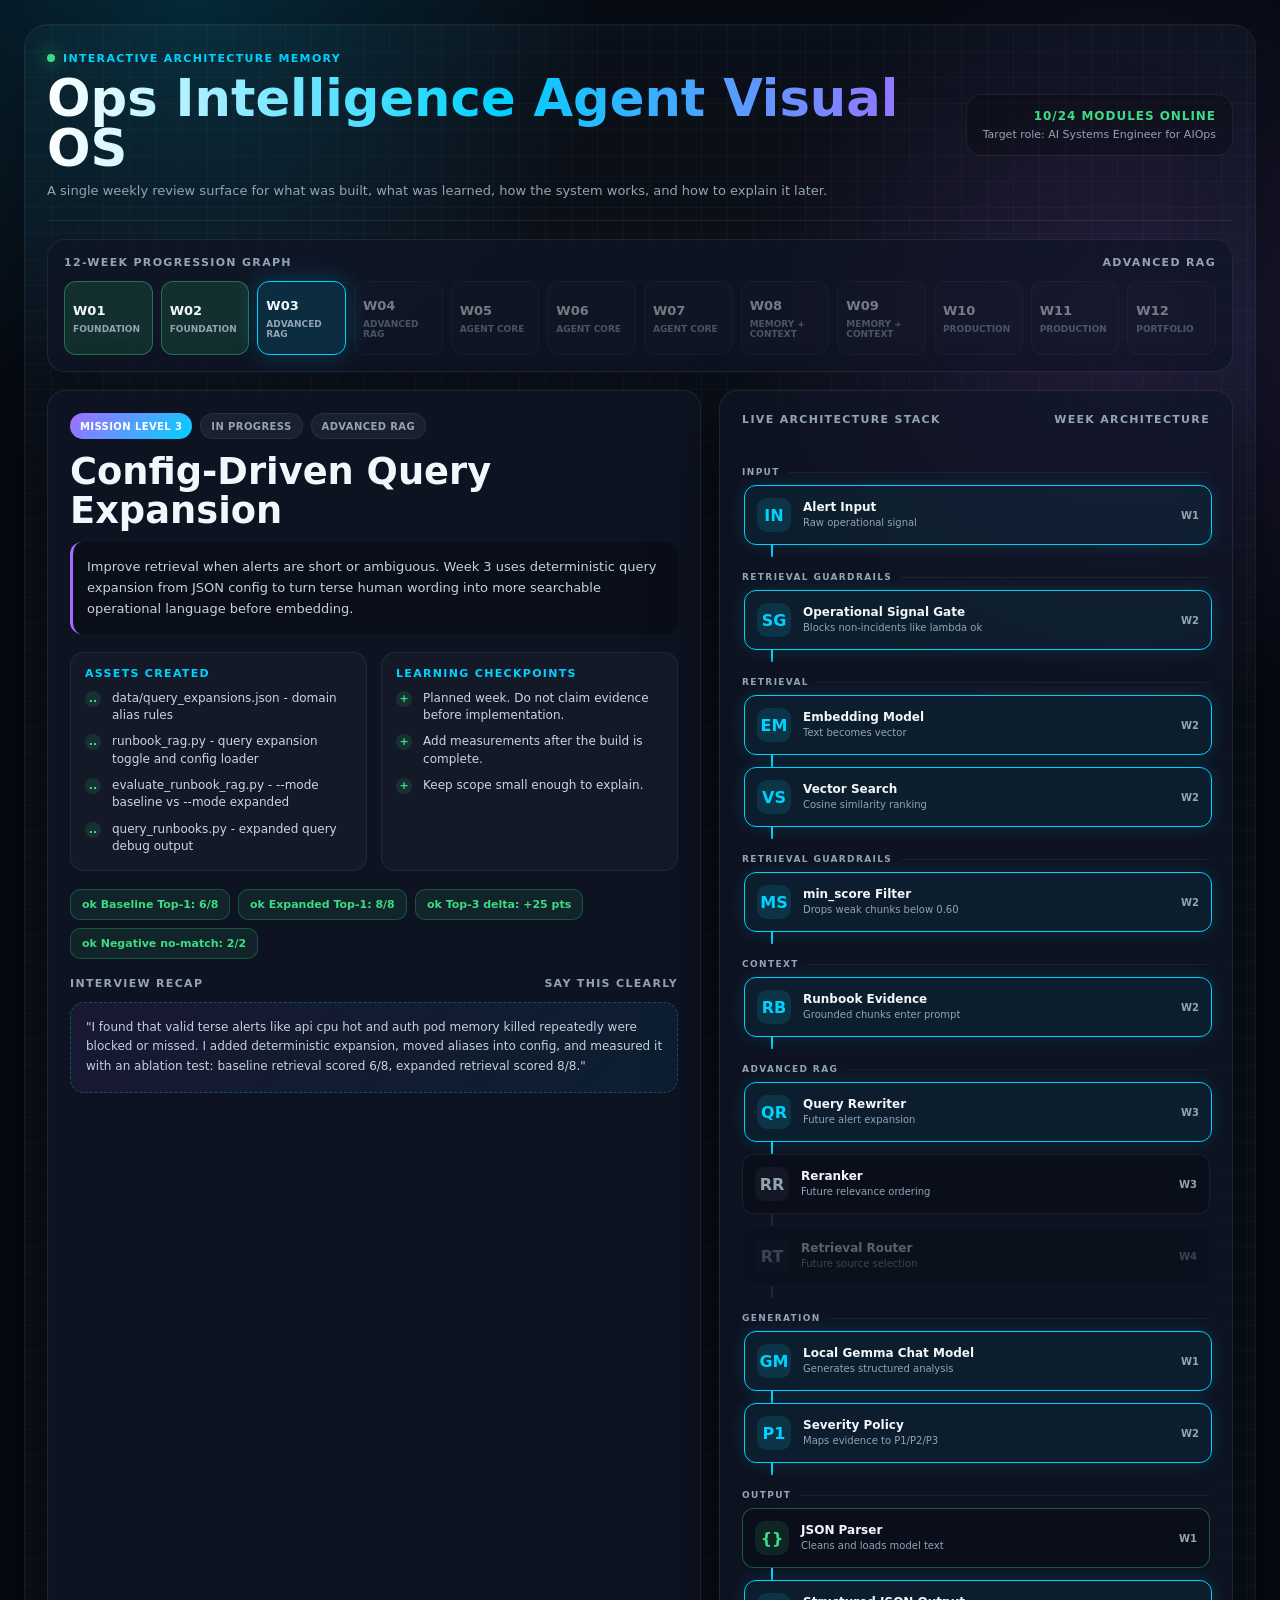
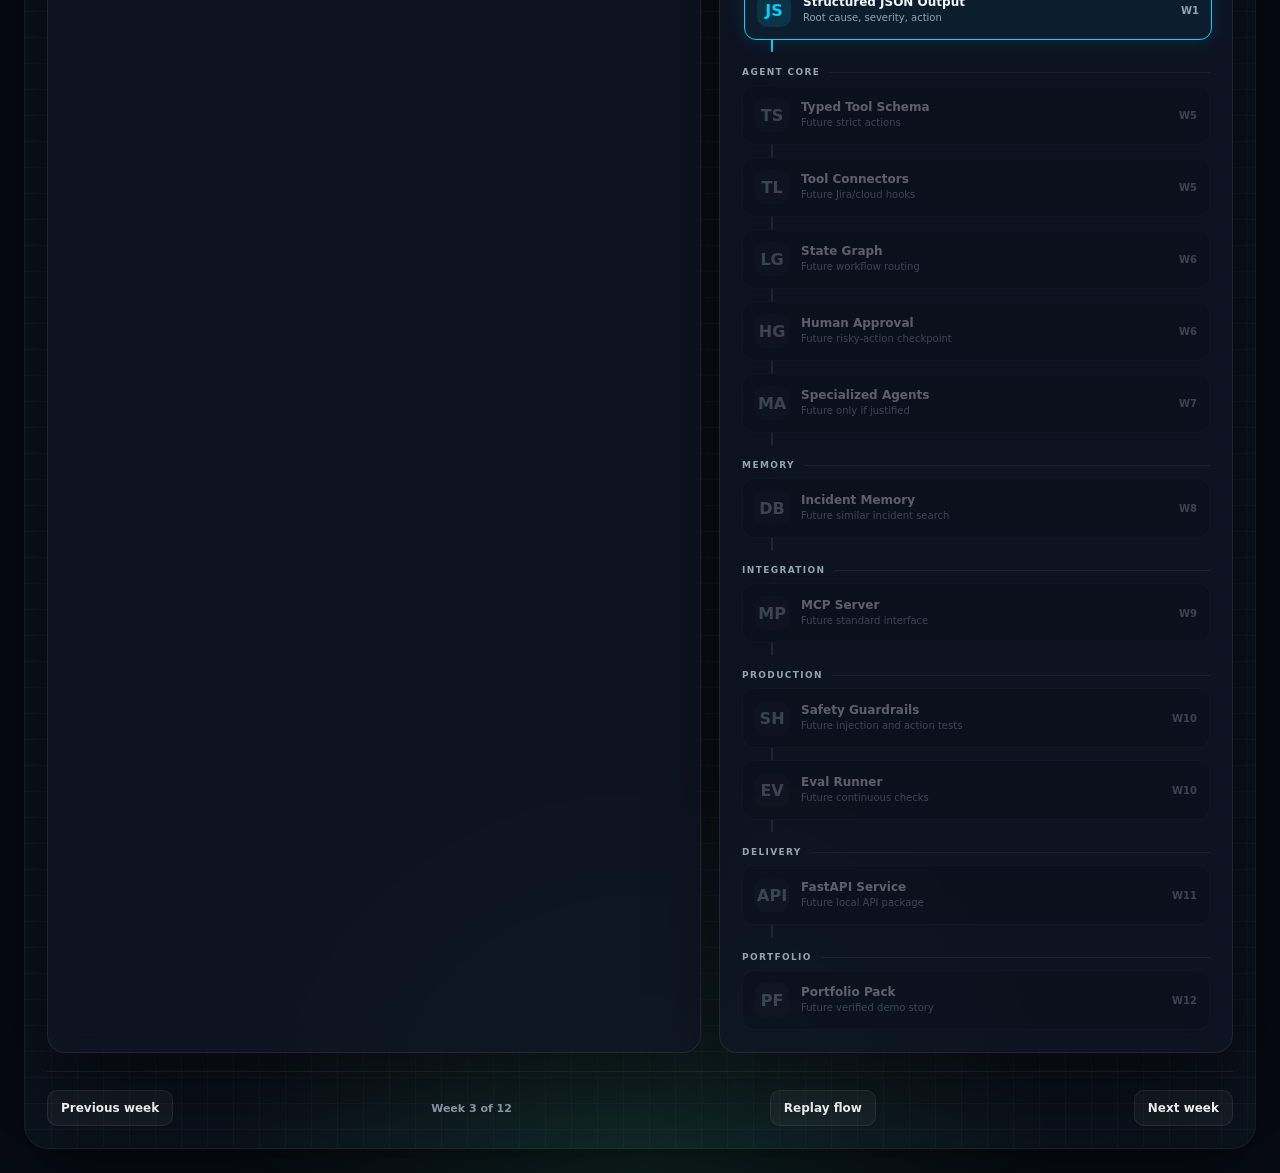
==== commit 39886042: "Week 3: move query expansion rules to config" ====
--- a/Agents/ops-intelligence-agent/docs/visuals/week2-rag-motion.html
+++ b/Agents/ops-intelligence-agent/docs/visuals/week2-rag-motion.html
@@ -707,7 +707,7 @@
         talking: "I added retrieval before generation and learned that RAG is evidence, not judgment. The signal gate decides whether retrieval should happen, min_score filters weak chunks, and the severity policy maps evidence to P1/P2/P3.",
         nodes: ["alert-input", "signal-gate", "embedding", "vector-search", "min-score", "runbook-context", "chat-model", "severity-policy", "json-output"]
       },
-      {n:3, phase:"Advanced RAG", title:"Deterministic Query Expansion", status:"In progress", concept:"Improve retrieval when alerts are short or ambiguous. Week 3 starts with deterministic query expansion that turns terse human wording into more searchable operational language before embedding.", built:["runbook_rag.py - query expansion toggle", "evaluate_runbook_rag.py - --mode baseline vs --mode expanded", "query_runbooks.py - expanded query debug output"], metrics:["Baseline Top-1: 6/8", "Expanded Top-1: 8/8", "Top-3 delta: +25 pts", "Negative no-match: 2/2"], talking:"I found that valid terse alerts like api cpu hot and auth pod memory killed repeatedly were blocked or missed. I added deterministic expansion and measured it with an ablation test: baseline retrieval scored 6/8, expanded retrieval scored 8/8.", nodes:["query-rewriter", "signal-gate", "embedding", "vector-search", "min-score"]},
+      {n:3, phase:"Advanced RAG", title:"Config-Driven Query Expansion", status:"In progress", concept:"Improve retrieval when alerts are short or ambiguous. Week 3 uses deterministic query expansion from JSON config to turn terse human wording into more searchable operational language before embedding.", built:["data/query_expansions.json - domain alias rules", "runbook_rag.py - query expansion toggle and config loader", "evaluate_runbook_rag.py - --mode baseline vs --mode expanded", "query_runbooks.py - expanded query debug output"], metrics:["Baseline Top-1: 6/8", "Expanded Top-1: 8/8", "Top-3 delta: +25 pts", "Negative no-match: 2/2"], talking:"I found that valid terse alerts like api cpu hot and auth pod memory killed repeatedly were blocked or missed. I added deterministic expansion, moved aliases into config, and measured it with an ablation test: baseline retrieval scored 6/8, expanded retrieval scored 8/8.", nodes:["query-rewriter", "signal-gate", "embedding", "vector-search", "min-score"]},
       {n:4, phase:"Advanced RAG", title:"Architecture Decisions", status:"Planned", concept:"Document when to use simple vector search, hybrid search, routing, or graph-style retrieval.", built:["ADR notes", "retrieval tradeoff map"], metrics:["Decision clarity", "Latency notes"], talking:"I will justify architecture choices instead of blindly adding frameworks.", nodes:["rag-router"]},
       {n:5, phase:"Agent Core", title:"Tool Calling and Typed Outputs", status:"Planned", concept:"Move from recommendations to safe typed tool requests with strict schemas.", built:["typed response schema", "read-only simulated tools"], metrics:["Schema validation pass rate"], talking:"Operations tools need contracts, not loose text.", nodes:["tool-schema", "tools"]},
       {n:6, phase:"Agent Core", title:"LangGraph and Human Approval", status:"Planned", concept:"Represent incident analysis as a stateful workflow with human approval before risky actions.", built:["state graph", "approval gate"], metrics:["Risky actions blocked"], talking:"Human-in-the-loop checkpoints protect production systems.", nodes:["langgraph", "human-gate"]},
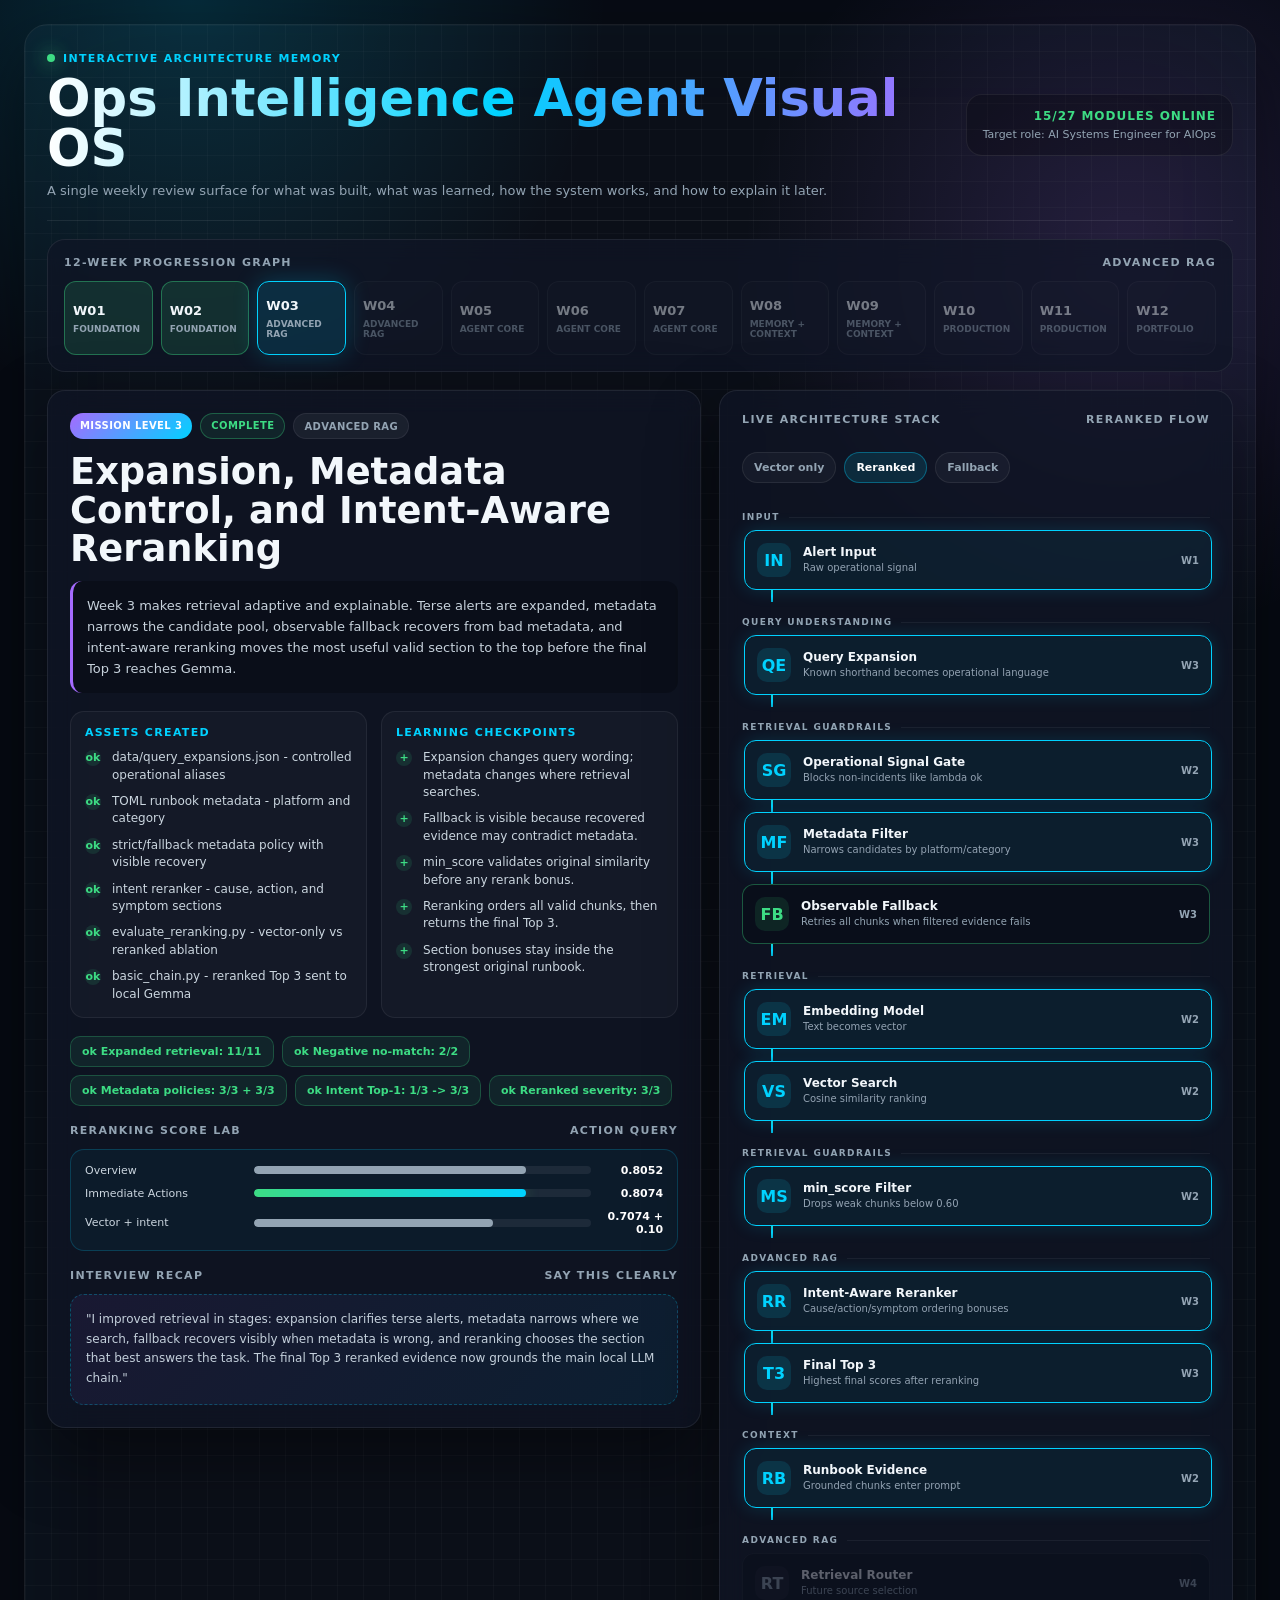
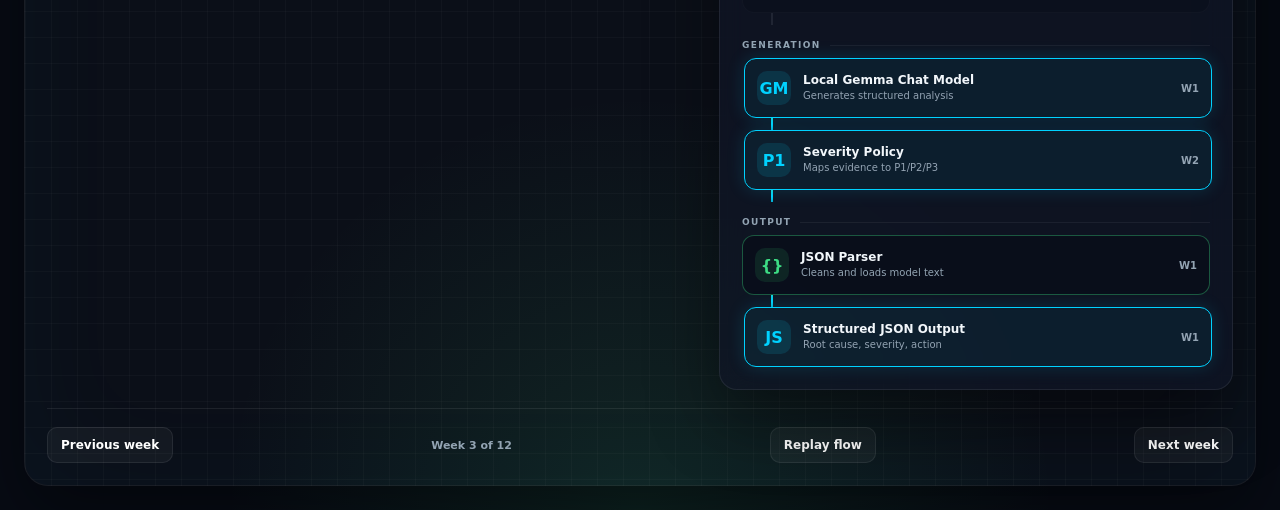
==== commit 260bd275: "Reranking concept in Week 3 and its related files" ====
--- a/Agents/ops-intelligence-agent/docs/visuals/week2-rag-motion.html
+++ b/Agents/ops-intelligence-agent/docs/visuals/week2-rag-motion.html
@@ -215,6 +215,7 @@
       display: grid;
       grid-template-columns: minmax(0, 1.12fr) minmax(360px, 0.88fr);
       gap: 18px;
+      align-items: start;
     }
 
     .panel {
@@ -363,6 +364,51 @@
       line-height: 1.65;
     }
 
+    .score-lab {
+      display: grid;
+      gap: 10px;
+      padding: 14px;
+      margin-bottom: 18px;
+      border: 1px solid rgba(0, 210, 255, 0.2);
+      border-radius: 14px;
+      background: rgba(0, 210, 255, 0.045);
+    }
+
+    .score-row {
+      display: grid;
+      grid-template-columns: minmax(116px, 0.8fr) minmax(150px, 1.7fr) 62px;
+      gap: 10px;
+      align-items: center;
+      color: #cbd6df;
+      font-size: 11px;
+    }
+
+    .score-track {
+      height: 8px;
+      overflow: hidden;
+      border-radius: 999px;
+      background: rgba(255,255,255,0.07);
+    }
+
+    .score-fill {
+      height: 100%;
+      border-radius: inherit;
+      background: var(--muted);
+      transform-origin: left;
+      animation: scoreGrow 700ms cubic-bezier(0.16, 1, 0.3, 1) both;
+    }
+
+    .score-row.winner .score-fill {
+      background: linear-gradient(90deg, var(--green), var(--blue));
+      box-shadow: 0 0 14px rgba(61, 220, 132, 0.35);
+    }
+
+    .score-row strong {
+      color: #fff;
+      text-align: right;
+      font-size: 11px;
+    }
+
     .architecture {
       padding: 22px;
       display: grid;
@@ -563,6 +609,11 @@
       to { transform: translateY(18px); opacity: 0; }
     }
 
+    @keyframes scoreGrow {
+      from { transform: scaleX(0); opacity: 0.35; }
+      to { transform: scaleX(1); opacity: 1; }
+    }
+
     .footer span {
       color: var(--muted);
       font-size: 11px;
@@ -599,6 +650,20 @@
 
       .week-grid {
         grid-template-columns: repeat(3, minmax(0, 1fr));
+      }
+
+      .score-row {
+        grid-template-columns: minmax(0, 1fr) auto;
+        gap: 6px 10px;
+      }
+
+      .score-track {
+        grid-column: 1 / -1;
+        grid-row: 2;
+      }
+
+      .score-row strong {
+        white-space: nowrap;
       }
     }
 
@@ -622,7 +687,7 @@
         <p class="subtitle">A single weekly review surface for what was built, what was learned, how the system works, and how to explain it later.</p>
       </div>
       <div class="status-panel">
-        <strong id="globalStatus">2/18 modules online</strong>
+        <strong id="globalStatus">3 weeks online</strong>
         <span>Target role: AI Systems Engineer for AIOps</span>
       </div>
     </header>
@@ -644,8 +709,9 @@
           <span id="scenarioLabel">incident flow</span>
         </div>
         <div class="scenario-row" id="scenarioControls">
-          <button class="scenario-btn active" data-scenario="incident" type="button">Incident</button>
-          <button class="scenario-btn" data-scenario="negative" type="button">lambda ok</button>
+          <button class="scenario-btn active" data-scenario="vector" type="button">Vector only</button>
+          <button class="scenario-btn" data-scenario="reranked" type="button">Reranked</button>
+          <button class="scenario-btn" data-scenario="fallback" type="button">Fallback</button>
         </div>
         <div class="flow-stack" id="architectureStack"></div>
       </aside>
@@ -653,14 +719,14 @@
 
     <footer class="footer">
       <button class="nav-btn" id="prevBtn" type="button">Previous week</button>
-      <span id="footerCounter">Week 2 of 12</span>
+      <span id="footerCounter">Week 3 of 12</span>
       <button class="nav-btn" id="replayBtn" type="button">Replay flow</button>
       <button class="nav-btn" id="nextBtn" type="button">Next week</button>
     </footer>
   </main>
 
   <script>
-    const completedUntil = 2;
+    const completedUntil = 3;
 
     const weeks = [
       {
@@ -707,7 +773,30 @@
         talking: "I added retrieval before generation and learned that RAG is evidence, not judgment. The signal gate decides whether retrieval should happen, min_score filters weak chunks, and the severity policy maps evidence to P1/P2/P3.",
         nodes: ["alert-input", "signal-gate", "embedding", "vector-search", "min-score", "runbook-context", "chat-model", "severity-policy", "json-output"]
       },
-      {n:3, phase:"Advanced RAG", title:"Config-Driven Query Expansion", status:"In progress", concept:"Improve retrieval when alerts are short or ambiguous. Week 3 uses deterministic query expansion from JSON config to turn terse human wording into more searchable operational language before embedding.", built:["data/query_expansions.json - domain alias rules", "runbook_rag.py - query expansion toggle and config loader", "evaluate_runbook_rag.py - --mode baseline vs --mode expanded", "query_runbooks.py - expanded query debug output"], metrics:["Baseline Top-1: 6/8", "Expanded Top-1: 8/8", "Top-3 delta: +25 pts", "Negative no-match: 2/2"], talking:"I found that valid terse alerts like api cpu hot and auth pod memory killed repeatedly were blocked or missed. I added deterministic expansion, moved aliases into config, and measured it with an ablation test: baseline retrieval scored 6/8, expanded retrieval scored 8/8.", nodes:["query-rewriter", "signal-gate", "embedding", "vector-search", "min-score"]},
+      {
+        n: 3,
+        phase: "Advanced RAG",
+        title: "Expansion, Metadata Control, and Intent-Aware Reranking",
+        status: "Complete",
+        concept: "Week 3 makes retrieval adaptive and explainable. Terse alerts are expanded, metadata narrows the candidate pool, observable fallback recovers from bad metadata, and intent-aware reranking moves the most useful valid section to the top before the final Top 3 reaches Gemma.",
+        built: [
+          "data/query_expansions.json - controlled operational aliases",
+          "TOML runbook metadata - platform and category",
+          "strict/fallback metadata policy with visible recovery",
+          "intent reranker - cause, action, and symptom sections",
+          "evaluate_reranking.py - vector-only vs reranked ablation",
+          "basic_chain.py - reranked Top 3 sent to local Gemma"
+        ],
+        metrics: [
+          "Expanded retrieval: 11/11",
+          "Negative no-match: 2/2",
+          "Metadata policies: 3/3 + 3/3",
+          "Intent Top-1: 1/3 -> 3/3",
+          "Reranked severity: 3/3"
+        ],
+        talking: "I improved retrieval in stages: expansion clarifies terse alerts, metadata narrows where we search, fallback recovers visibly when metadata is wrong, and reranking chooses the section that best answers the task. The final Top 3 reranked evidence now grounds the main local LLM chain.",
+        nodes: ["query-rewriter", "signal-gate", "metadata-filter", "metadata-fallback", "embedding", "vector-search", "min-score", "reranker", "final-top3", "runbook-context", "chat-model", "severity-policy", "json-output"]
+      },
       {n:4, phase:"Advanced RAG", title:"Architecture Decisions", status:"Planned", concept:"Document when to use simple vector search, hybrid search, routing, or graph-style retrieval.", built:["ADR notes", "retrieval tradeoff map"], metrics:["Decision clarity", "Latency notes"], talking:"I will justify architecture choices instead of blindly adding frameworks.", nodes:["rag-router"]},
       {n:5, phase:"Agent Core", title:"Tool Calling and Typed Outputs", status:"Planned", concept:"Move from recommendations to safe typed tool requests with strict schemas.", built:["typed response schema", "read-only simulated tools"], metrics:["Schema validation pass rate"], talking:"Operations tools need contracts, not loose text.", nodes:["tool-schema", "tools"]},
       {n:6, phase:"Agent Core", title:"LangGraph and Human Approval", status:"Planned", concept:"Represent incident analysis as a stateful workflow with human approval before risky actions.", built:["state graph", "approval gate"], metrics:["Risky actions blocked"], talking:"Human-in-the-loop checkpoints protect production systems.", nodes:["langgraph", "human-gate"]},
@@ -721,13 +810,16 @@
 
     const architectureNodes = [
       {id:"alert-input", phase:"Input", label:"Alert Input", sub:"Raw operational signal", week:1, icon:"IN"},
+      {id:"query-rewriter", phase:"Query Understanding", label:"Query Expansion", sub:"Known shorthand becomes operational language", week:3, icon:"QE"},
       {id:"signal-gate", phase:"Retrieval Guardrails", label:"Operational Signal Gate", sub:"Blocks non-incidents like lambda ok", week:2, icon:"SG"},
+      {id:"metadata-filter", phase:"Retrieval Guardrails", label:"Metadata Filter", sub:"Narrows candidates by platform/category", week:3, icon:"MF"},
+      {id:"metadata-fallback", phase:"Retrieval Guardrails", label:"Observable Fallback", sub:"Retries all chunks when filtered evidence fails", week:3, icon:"FB"},
       {id:"embedding", phase:"Retrieval", label:"Embedding Model", sub:"Text becomes vector", week:2, icon:"EM"},
       {id:"vector-search", phase:"Retrieval", label:"Vector Search", sub:"Cosine similarity ranking", week:2, icon:"VS"},
       {id:"min-score", phase:"Retrieval Guardrails", label:"min_score Filter", sub:"Drops weak chunks below 0.60", week:2, icon:"MS"},
+      {id:"reranker", phase:"Advanced RAG", label:"Intent-Aware Reranker", sub:"Cause/action/symptom ordering bonuses", week:3, icon:"RR"},
+      {id:"final-top3", phase:"Advanced RAG", label:"Final Top 3", sub:"Highest final scores after reranking", week:3, icon:"T3"},
       {id:"runbook-context", phase:"Context", label:"Runbook Evidence", sub:"Grounded chunks enter prompt", week:2, icon:"RB"},
-      {id:"query-rewriter", phase:"Advanced RAG", label:"Query Rewriter", sub:"Future alert expansion", week:3, icon:"QR"},
-      {id:"reranker", phase:"Advanced RAG", label:"Reranker", sub:"Future relevance ordering", week:3, icon:"RR"},
       {id:"rag-router", phase:"Advanced RAG", label:"Retrieval Router", sub:"Future source selection", week:4, icon:"RT"},
       {id:"chat-model", phase:"Generation", label:"Local Gemma Chat Model", sub:"Generates structured analysis", week:1, icon:"GM"},
       {id:"severity-policy", phase:"Generation", label:"Severity Policy", sub:"Maps evidence to P1/P2/P3", week:2, icon:"P1"},
@@ -748,6 +840,9 @@
 
     const incidentFlow = ["alert-input", "signal-gate", "embedding", "vector-search", "min-score", "runbook-context", "chat-model", "severity-policy", "json-output"];
     const negativeFlow = ["alert-input", "signal-gate"];
+    const vectorFlow = ["alert-input", "query-rewriter", "signal-gate", "metadata-filter", "embedding", "vector-search", "min-score", "final-top3", "runbook-context", "chat-model", "severity-policy", "json-output"];
+    const rerankedFlow = ["alert-input", "query-rewriter", "signal-gate", "metadata-filter", "embedding", "vector-search", "min-score", "reranker", "final-top3", "runbook-context", "chat-model", "severity-policy", "json-output"];
+    const fallbackFlow = ["alert-input", "query-rewriter", "signal-gate", "metadata-filter", "metadata-fallback", "embedding", "vector-search", "min-score", "reranker", "final-top3", "runbook-context", "chat-model", "severity-policy", "json-output"];
 
     const weekGrid = document.getElementById("weekGrid");
     const missionPanel = document.getElementById("missionPanel");
@@ -763,7 +858,7 @@
     let animationTimers = [];
 
     let activeWeek = 3;
-    let scenario = "incident";
+    let scenario = "reranked";
 
     function renderWeekGrid() {
       weekGrid.innerHTML = weeks.map((week) => {
@@ -782,8 +877,10 @@
 
       document.querySelectorAll(".week-node").forEach((button) => {
         button.addEventListener("click", () => {
-          activeWeek = Number(button.dataset.week);
-          scenario = "incident";
+          const selectedWeek = Number(button.dataset.week);
+          if (!weeks.some((week) => week.n === selectedWeek)) return;
+          activeWeek = selectedWeek;
+          scenario = activeWeek === 3 ? "reranked" : "incident";
           render();
         });
       });
@@ -819,6 +916,27 @@
           ${week.metrics.map((metric) => `<span class="metric">ok ${metric}</span>`).join("")}
         </div>
 
+        ${week.n === 3 ? `
+          <div class="section-label"><span>Reranking score lab</span><span>action query</span></div>
+          <div class="score-lab">
+            <div class="score-row">
+              <span>Overview</span>
+              <div class="score-track"><div class="score-fill" style="width:80.52%"></div></div>
+              <strong>0.8052</strong>
+            </div>
+            <div class="score-row winner">
+              <span>Immediate Actions</span>
+              <div class="score-track"><div class="score-fill" style="width:80.74%"></div></div>
+              <strong>0.8074</strong>
+            </div>
+            <div class="score-row">
+              <span>Vector + intent</span>
+              <div class="score-track"><div class="score-fill" style="width:70.74%"></div></div>
+              <strong>0.7074 + 0.10</strong>
+            </div>
+          </div>
+        ` : ""}
+
         <div class="section-label"><span>Interview recap</span><span>say this clearly</span></div>
         <div class="talking">"${week.talking}"</div>
       `;
@@ -840,6 +958,15 @@
           "Top-1, Top-3, and negative no-match measure retrieval quality."
         ];
       }
+      if (weekNumber === 3) {
+        return [
+          "Expansion changes query wording; metadata changes where retrieval searches.",
+          "Fallback is visible because recovered evidence may contradict metadata.",
+          "min_score validates original similarity before any rerank bonus.",
+          "Reranking orders all valid chunks, then returns the final Top 3.",
+          "Section bonuses stay inside the strongest original runbook."
+        ];
+      }
       return [
         "Planned week. Do not claim evidence before implementation.",
         "Add measurements after the build is complete.",
@@ -849,18 +976,26 @@
 
     function renderArchitecture(week) {
       const activeIds = new Set(week.nodes);
-      const flowIds = new Set(week.n === 2 && scenario === "negative" ? negativeFlow : incidentFlow);
+      let selectedFlow = incidentFlow;
+      if (week.n === 2 && scenario === "negative") selectedFlow = negativeFlow;
+      if (week.n === 3 && scenario === "vector") selectedFlow = vectorFlow;
+      if (week.n === 3 && scenario === "reranked") selectedFlow = rerankedFlow;
+      if (week.n === 3 && scenario === "fallback") selectedFlow = fallbackFlow;
+      const flowIds = new Set(selectedFlow);
+      const visibleNodes = architectureNodes.filter(
+        (node) => node.week <= Math.min(12, week.n + 1)
+      );
       let currentPhase = "";
       let html = "";
 
-      architectureNodes.forEach((node, index) => {
+      visibleNodes.forEach((node, index) => {
         if (node.phase !== currentPhase) {
           currentPhase = node.phase;
           html += `<div class="group-label">${currentPhase}</div>`;
         }
 
         const online = node.week < week.n || (node.week === week.n && activeIds.has(node.id));
-        const active = activeIds.has(node.id) || flowIds.has(node.id);
+        const active = flowIds.has(node.id);
         const locked = node.week > week.n;
         const lineLive = online || active;
 
@@ -873,7 +1008,7 @@
             </div>
             <div class="node-week">W${node.week}</div>
           </div>
-          ${index < architectureNodes.length - 1 ? `<div class="connector ${lineLive ? "live" : ""}"></div>` : ""}
+          ${index < visibleNodes.length - 1 ? `<div class="connector ${lineLive ? "live" : ""}"></div>` : ""}
         `;
       });
 
@@ -900,10 +1035,24 @@
     }
 
     function renderControls(week) {
-      scenarioControls.style.display = week.n === 2 ? "flex" : "none";
-      scenarioLabel.textContent = week.n === 2
-        ? (scenario === "negative" ? "negative no-match flow" : "incident flow")
-        : "week architecture";
+      scenarioControls.style.display = week.n === 2 || week.n === 3 ? "flex" : "none";
+      if (week.n === 2) {
+        scenarioControls.innerHTML = `
+          <button class="scenario-btn ${scenario === "incident" ? "active" : ""}" data-scenario="incident" type="button">Incident</button>
+          <button class="scenario-btn ${scenario === "negative" ? "active" : ""}" data-scenario="negative" type="button">lambda ok</button>
+        `;
+        scenarioLabel.textContent = scenario === "negative" ? "negative no-match flow" : "incident flow";
+      } else if (week.n === 3) {
+        scenarioControls.innerHTML = `
+          <button class="scenario-btn ${scenario === "vector" ? "active" : ""}" data-scenario="vector" type="button">Vector only</button>
+          <button class="scenario-btn ${scenario === "reranked" ? "active" : ""}" data-scenario="reranked" type="button">Reranked</button>
+          <button class="scenario-btn ${scenario === "fallback" ? "active" : ""}" data-scenario="fallback" type="button">Fallback</button>
+        `;
+        scenarioLabel.textContent = `${scenario} flow`;
+      } else {
+        scenarioControls.innerHTML = "";
+        scenarioLabel.textContent = "week architecture";
+      }
 
       document.querySelectorAll(".scenario-btn").forEach((button) => {
         button.classList.toggle("active", button.dataset.scenario === scenario);
@@ -912,6 +1061,7 @@
 
     function render() {
       const week = weeks.find((item) => item.n === activeWeek);
+      if (!week) return;
       renderWeekGrid();
       renderMission(week);
       renderArchitecture(week);
@@ -935,13 +1085,13 @@
 
     prevBtn.addEventListener("click", () => {
       activeWeek = Math.max(1, activeWeek - 1);
-      scenario = "incident";
+      scenario = activeWeek === 3 ? "reranked" : "incident";
       render();
     });
 
     nextBtn.addEventListener("click", () => {
       activeWeek = Math.min(12, activeWeek + 1);
-      scenario = "incident";
+      scenario = activeWeek === 3 ? "reranked" : "incident";
       render();
     });
 
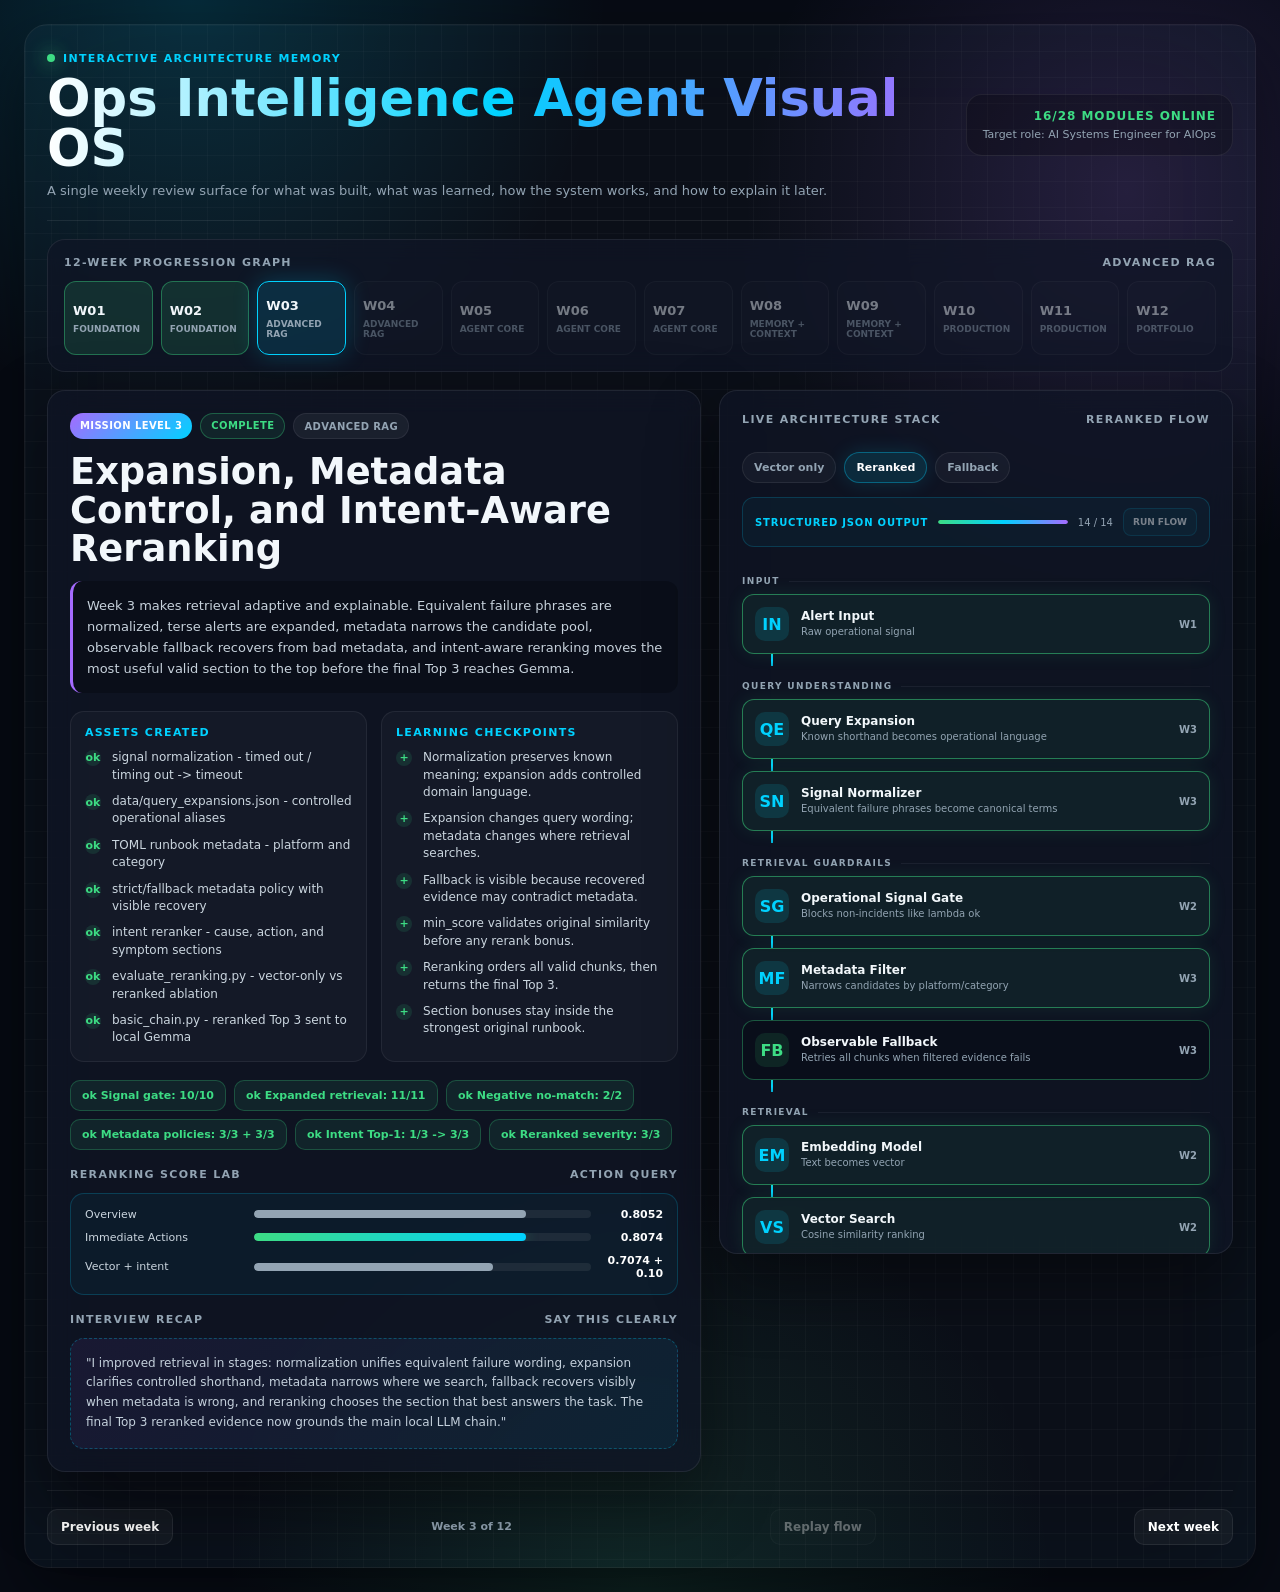
==== commit 9892a62b: "Enhance Week 3 Advanced RAG with Operational Signal Normalization - Updated README.md to reflect the" ====
--- a/Agents/ops-intelligence-agent/docs/visuals/week2-rag-motion.html
+++ b/Agents/ops-intelligence-agent/docs/visuals/week2-rag-motion.html
@@ -20,6 +20,8 @@
       --red: #ff6b5f;
       --shadow: 0 28px 70px rgba(0, 0, 0, 0.42);
       --radius: 18px;
+      --ease-out: cubic-bezier(0.16, 1, 0.3, 1);
+      --ease-spring: cubic-bezier(0.22, 1.35, 0.36, 1);
     }
 
     * {
@@ -229,6 +231,7 @@
     .mission {
       padding: 22px;
       animation: panelEnter 360ms ease both;
+      view-transition-name: mission-panel;
     }
 
     .badge-row {
@@ -414,6 +417,99 @@
       display: grid;
       gap: 14px;
       align-content: start;
+      view-transition-name: architecture-panel;
+      position: sticky;
+      top: 18px;
+      max-height: calc(100vh - 36px);
+      overflow-x: hidden;
+      overflow-y: auto;
+      scrollbar-color: rgba(0, 210, 255, 0.35) rgba(255,255,255,0.035);
+      scrollbar-width: thin;
+    }
+
+    .architecture::-webkit-scrollbar {
+      width: 8px;
+    }
+
+    .architecture::-webkit-scrollbar-track {
+      background: rgba(255,255,255,0.025);
+    }
+
+    .architecture::-webkit-scrollbar-thumb {
+      border: 2px solid transparent;
+      border-radius: 999px;
+      background: rgba(0, 210, 255, 0.32);
+      background-clip: padding-box;
+    }
+
+    .flow-monitor {
+      display: grid;
+      grid-template-columns: auto minmax(120px, 1fr) auto auto;
+      gap: 10px;
+      align-items: center;
+      padding: 10px 12px;
+      border: 1px solid rgba(0, 210, 255, 0.18);
+      border-radius: 12px;
+      background: rgba(0, 210, 255, 0.045);
+    }
+
+    .flow-monitor strong {
+      color: var(--blue);
+      font-size: 10px;
+      letter-spacing: 0.08em;
+      text-transform: uppercase;
+    }
+
+    .flow-monitor span {
+      color: var(--muted);
+      font-size: 10px;
+      text-align: right;
+    }
+
+    .monitor-replay {
+      min-height: 28px;
+      padding: 5px 9px;
+      border: 1px solid rgba(0, 210, 255, 0.25);
+      border-radius: 8px;
+      color: #fff;
+      background: rgba(0, 210, 255, 0.08);
+      font-size: 9px;
+      font-weight: 850;
+      text-transform: uppercase;
+      cursor: pointer;
+      transition:
+        transform 180ms var(--ease-spring),
+        background 180ms ease,
+        border-color 180ms ease;
+    }
+
+    .monitor-replay:hover:not(:disabled) {
+      transform: translateY(-1px);
+      border-color: rgba(0,210,255,0.5);
+      background: rgba(0,210,255,0.15);
+    }
+
+    .monitor-replay:disabled {
+      opacity: 0.45;
+      cursor: wait;
+    }
+
+    .flow-progress {
+      position: relative;
+      height: 4px;
+      overflow: hidden;
+      border-radius: 999px;
+      background: rgba(255,255,255,0.07);
+    }
+
+    .flow-progress-fill {
+      position: absolute;
+      inset: 0 auto 0 0;
+      width: 0;
+      border-radius: inherit;
+      background: linear-gradient(90deg, var(--green), var(--blue), var(--purple));
+      box-shadow: 0 0 14px rgba(0, 210, 255, 0.45);
+      transition: width 420ms var(--ease-out);
     }
 
     .scenario-row {
@@ -431,12 +527,25 @@
       font-size: 11px;
       font-weight: 850;
       cursor: pointer;
+      transition:
+        color 180ms ease,
+        border-color 180ms ease,
+        background 180ms ease,
+        transform 180ms var(--ease-spring),
+        box-shadow 180ms ease;
+    }
+
+    .scenario-btn:hover {
+      color: #fff;
+      transform: translateY(-2px);
+      border-color: rgba(0,210,255,0.3);
     }
 
     .scenario-btn.active {
       color: #fff;
       border-color: rgba(0,210,255,0.35);
       background: rgba(0,210,255,0.12);
+      box-shadow: 0 0 20px rgba(0,210,255,0.14);
     }
 
     .flow-stack {
@@ -473,7 +582,14 @@
       border-radius: 12px;
       background: var(--panel-2);
       border: 1px solid rgba(255,255,255,0.07);
-      transition: border-color 180ms ease, background 180ms ease, opacity 180ms ease, transform 180ms ease;
+      transform-origin: center;
+      will-change: transform, opacity;
+      transition:
+        border-color 220ms ease,
+        background 220ms ease,
+        opacity 220ms ease,
+        transform 280ms var(--ease-spring),
+        box-shadow 220ms ease;
     }
 
     .engine-node.online {
@@ -483,8 +599,50 @@
     .engine-node.active {
       border-color: var(--blue);
       background: rgba(0, 210, 255, 0.055);
-      box-shadow: 0 0 18px rgba(0, 210, 255, 0.15);
-      transform: translateX(2px);
+      box-shadow: 0 0 18px rgba(0, 210, 255, 0.12);
+    }
+
+    .engine-node:hover:not(.locked) {
+      transform: translateX(4px) translateY(-2px);
+      box-shadow: 0 16px 34px rgba(0, 0, 0, 0.28), 0 0 24px rgba(0,210,255,0.12);
+    }
+
+    .engine-node.queued {
+      opacity: 0.58;
+      transform: translateX(-4px) scale(0.992);
+    }
+
+    .engine-node.processing {
+      z-index: 2;
+      opacity: 1;
+      border-color: var(--blue);
+      background: rgba(0, 210, 255, 0.1);
+      box-shadow:
+        0 0 0 1px rgba(0, 210, 255, 0.2),
+        0 0 34px rgba(0, 210, 255, 0.28);
+      transform: translateX(8px) scale(1.012);
+    }
+
+    .engine-node.processing::after {
+      content: "";
+      position: absolute;
+      inset: 0;
+      border-radius: inherit;
+      background: linear-gradient(100deg, transparent 20%, rgba(255,255,255,0.16) 48%, transparent 76%);
+      transform: translateX(-120%);
+      animation: nodeScan 760ms ease-out both;
+      pointer-events: none;
+    }
+
+    .engine-node.completed {
+      border-color: rgba(61, 220, 132, 0.5);
+      background: rgba(61, 220, 132, 0.07);
+      box-shadow: 0 0 18px rgba(61, 220, 132, 0.1);
+    }
+
+    .engine-node.completed .icon {
+      color: var(--green);
+      background: rgba(61,220,132,0.12);
     }
 
     .engine-node.playing {
@@ -536,10 +694,12 @@
     }
 
     .connector {
+      position: relative;
       width: 2px;
       height: 12px;
       margin-left: 29px;
       background: rgba(255,255,255,0.08);
+      overflow: visible;
     }
 
     .connector.live {
@@ -554,6 +714,24 @@
       inset: -12px 0;
       background: linear-gradient(transparent, var(--blue), transparent);
       animation: connectorFlow 1.4s linear infinite;
+    }
+
+    .connector.transmitting::before {
+      content: "";
+      position: absolute;
+      z-index: 3;
+      top: -2px;
+      left: 50%;
+      width: 7px;
+      height: 7px;
+      border-radius: 50%;
+      background: #fff;
+      box-shadow:
+        0 0 7px var(--blue),
+        0 0 18px var(--blue),
+        0 0 28px var(--purple);
+      transform: translate(-50%, 0);
+      animation: dataPacket 360ms var(--ease-out) both;
     }
 
     .footer {
@@ -575,6 +753,18 @@
       font-size: 12px;
       font-weight: 800;
       cursor: pointer;
+      transition:
+        transform 180ms var(--ease-spring),
+        border-color 180ms ease,
+        background 180ms ease,
+        box-shadow 180ms ease;
+    }
+
+    .nav-btn:hover:not(:disabled) {
+      transform: translateY(-2px);
+      border-color: rgba(0,210,255,0.3);
+      background: rgba(0,210,255,0.08);
+      box-shadow: 0 10px 24px rgba(0,0,0,0.24);
     }
 
     .nav-btn:disabled {
@@ -598,9 +788,9 @@
     }
 
     @keyframes nodeIgnite {
-      0% { opacity: 0.38; transform: translateX(-8px) scale(0.985); }
-      45% { opacity: 1; transform: translateX(6px) scale(1.01); box-shadow: 0 0 28px rgba(0, 210, 255, 0.34); }
-      100% { opacity: 1; transform: translateX(2px) scale(1); }
+      0% { opacity: 0.38; transform: translateX(-8px) scale(0.985); filter: blur(3px); }
+      45% { opacity: 1; transform: translateX(7px) scale(1.012); filter: blur(0); }
+      100% { opacity: 1; transform: translateX(0) scale(1); filter: blur(0); }
     }
 
     @keyframes connectorFlow {
@@ -614,6 +804,51 @@
       to { transform: scaleX(1); opacity: 1; }
     }
 
+    @keyframes nodeScan {
+      from { transform: translateX(-120%); opacity: 0; }
+      30% { opacity: 1; }
+      to { transform: translateX(120%); opacity: 0; }
+    }
+
+    @keyframes dataPacket {
+      0% { transform: translate(-50%, -4px) scale(0.55); opacity: 0; }
+      20% { opacity: 1; }
+      100% { transform: translate(-50%, 12px) scale(1); opacity: 0; }
+    }
+
+    @keyframes titleResolve {
+      from { opacity: 0; transform: translateY(16px); filter: blur(7px); }
+      to { opacity: 1; transform: translateY(0); filter: blur(0); }
+    }
+
+    .mission-title {
+      animation: titleResolve 620ms var(--ease-out) both;
+    }
+
+    .module .item {
+      animation: panelEnter 480ms var(--ease-out) both;
+    }
+
+    .module .item:nth-child(2) { animation-delay: 45ms; }
+    .module .item:nth-child(3) { animation-delay: 90ms; }
+    .module .item:nth-child(4) { animation-delay: 135ms; }
+    .module .item:nth-child(5) { animation-delay: 180ms; }
+    .module .item:nth-child(6) { animation-delay: 225ms; }
+
+    ::view-transition-old(mission-panel),
+    ::view-transition-old(architecture-panel) {
+      animation: panelExit 180ms ease both;
+    }
+
+    ::view-transition-new(mission-panel),
+    ::view-transition-new(architecture-panel) {
+      animation: panelEnter 420ms var(--ease-out) both;
+    }
+
+    @keyframes panelExit {
+      to { opacity: 0; transform: translateY(-6px) scale(0.99); filter: blur(4px); }
+    }
+
     .footer span {
       color: var(--muted);
       font-size: 11px;
@@ -664,6 +899,21 @@
 
       .score-row strong {
         white-space: nowrap;
+      }
+
+      .flow-monitor {
+        grid-template-columns: 1fr auto auto;
+      }
+
+      .flow-progress {
+        grid-column: 1 / -1;
+        grid-row: 2;
+      }
+
+      .architecture {
+        position: static;
+        max-height: none;
+        overflow: visible;
       }
     }
 
@@ -712,6 +962,12 @@
           <button class="scenario-btn active" data-scenario="vector" type="button">Vector only</button>
           <button class="scenario-btn" data-scenario="reranked" type="button">Reranked</button>
           <button class="scenario-btn" data-scenario="fallback" type="button">Fallback</button>
+        </div>
+        <div class="flow-monitor" aria-live="polite">
+          <strong id="flowState">Ready to replay</strong>
+          <div class="flow-progress"><div class="flow-progress-fill" id="flowProgress"></div></div>
+          <span id="flowCounter">0 / 0</span>
+          <button class="monitor-replay" id="flowReplayBtn" type="button">Run flow</button>
         </div>
         <div class="flow-stack" id="architectureStack"></div>
       </aside>
@@ -778,8 +1034,9 @@
         phase: "Advanced RAG",
         title: "Expansion, Metadata Control, and Intent-Aware Reranking",
         status: "Complete",
-        concept: "Week 3 makes retrieval adaptive and explainable. Terse alerts are expanded, metadata narrows the candidate pool, observable fallback recovers from bad metadata, and intent-aware reranking moves the most useful valid section to the top before the final Top 3 reaches Gemma.",
+        concept: "Week 3 makes retrieval adaptive and explainable. Equivalent failure phrases are normalized, terse alerts are expanded, metadata narrows the candidate pool, observable fallback recovers from bad metadata, and intent-aware reranking moves the most useful valid section to the top before the final Top 3 reaches Gemma.",
         built: [
+          "signal normalization - timed out / timing out -> timeout",
           "data/query_expansions.json - controlled operational aliases",
           "TOML runbook metadata - platform and category",
           "strict/fallback metadata policy with visible recovery",
@@ -788,14 +1045,15 @@
           "basic_chain.py - reranked Top 3 sent to local Gemma"
         ],
         metrics: [
+          "Signal gate: 10/10",
           "Expanded retrieval: 11/11",
           "Negative no-match: 2/2",
           "Metadata policies: 3/3 + 3/3",
           "Intent Top-1: 1/3 -> 3/3",
           "Reranked severity: 3/3"
         ],
-        talking: "I improved retrieval in stages: expansion clarifies terse alerts, metadata narrows where we search, fallback recovers visibly when metadata is wrong, and reranking chooses the section that best answers the task. The final Top 3 reranked evidence now grounds the main local LLM chain.",
-        nodes: ["query-rewriter", "signal-gate", "metadata-filter", "metadata-fallback", "embedding", "vector-search", "min-score", "reranker", "final-top3", "runbook-context", "chat-model", "severity-policy", "json-output"]
+        talking: "I improved retrieval in stages: normalization unifies equivalent failure wording, expansion clarifies controlled shorthand, metadata narrows where we search, fallback recovers visibly when metadata is wrong, and reranking chooses the section that best answers the task. The final Top 3 reranked evidence now grounds the main local LLM chain.",
+        nodes: ["query-rewriter", "signal-normalizer", "signal-gate", "metadata-filter", "metadata-fallback", "embedding", "vector-search", "min-score", "reranker", "final-top3", "runbook-context", "chat-model", "severity-policy", "json-output"]
       },
       {n:4, phase:"Advanced RAG", title:"Architecture Decisions", status:"Planned", concept:"Document when to use simple vector search, hybrid search, routing, or graph-style retrieval.", built:["ADR notes", "retrieval tradeoff map"], metrics:["Decision clarity", "Latency notes"], talking:"I will justify architecture choices instead of blindly adding frameworks.", nodes:["rag-router"]},
       {n:5, phase:"Agent Core", title:"Tool Calling and Typed Outputs", status:"Planned", concept:"Move from recommendations to safe typed tool requests with strict schemas.", built:["typed response schema", "read-only simulated tools"], metrics:["Schema validation pass rate"], talking:"Operations tools need contracts, not loose text.", nodes:["tool-schema", "tools"]},
@@ -811,6 +1069,7 @@
     const architectureNodes = [
       {id:"alert-input", phase:"Input", label:"Alert Input", sub:"Raw operational signal", week:1, icon:"IN"},
       {id:"query-rewriter", phase:"Query Understanding", label:"Query Expansion", sub:"Known shorthand becomes operational language", week:3, icon:"QE"},
+      {id:"signal-normalizer", phase:"Query Understanding", label:"Signal Normalizer", sub:"Equivalent failure phrases become canonical terms", week:3, icon:"SN"},
       {id:"signal-gate", phase:"Retrieval Guardrails", label:"Operational Signal Gate", sub:"Blocks non-incidents like lambda ok", week:2, icon:"SG"},
       {id:"metadata-filter", phase:"Retrieval Guardrails", label:"Metadata Filter", sub:"Narrows candidates by platform/category", week:3, icon:"MF"},
       {id:"metadata-fallback", phase:"Retrieval Guardrails", label:"Observable Fallback", sub:"Retries all chunks when filtered evidence fails", week:3, icon:"FB"},
@@ -840,12 +1099,13 @@
 
     const incidentFlow = ["alert-input", "signal-gate", "embedding", "vector-search", "min-score", "runbook-context", "chat-model", "severity-policy", "json-output"];
     const negativeFlow = ["alert-input", "signal-gate"];
-    const vectorFlow = ["alert-input", "query-rewriter", "signal-gate", "metadata-filter", "embedding", "vector-search", "min-score", "final-top3", "runbook-context", "chat-model", "severity-policy", "json-output"];
-    const rerankedFlow = ["alert-input", "query-rewriter", "signal-gate", "metadata-filter", "embedding", "vector-search", "min-score", "reranker", "final-top3", "runbook-context", "chat-model", "severity-policy", "json-output"];
-    const fallbackFlow = ["alert-input", "query-rewriter", "signal-gate", "metadata-filter", "metadata-fallback", "embedding", "vector-search", "min-score", "reranker", "final-top3", "runbook-context", "chat-model", "severity-policy", "json-output"];
+    const vectorFlow = ["alert-input", "query-rewriter", "signal-normalizer", "signal-gate", "metadata-filter", "embedding", "vector-search", "min-score", "final-top3", "runbook-context", "chat-model", "severity-policy", "json-output"];
+    const rerankedFlow = ["alert-input", "query-rewriter", "signal-normalizer", "signal-gate", "metadata-filter", "embedding", "vector-search", "min-score", "reranker", "final-top3", "runbook-context", "chat-model", "severity-policy", "json-output"];
+    const fallbackFlow = ["alert-input", "query-rewriter", "signal-normalizer", "signal-gate", "metadata-filter", "metadata-fallback", "embedding", "vector-search", "min-score", "reranker", "final-top3", "runbook-context", "chat-model", "severity-policy", "json-output"];
 
     const weekGrid = document.getElementById("weekGrid");
     const missionPanel = document.getElementById("missionPanel");
+    const architecturePanel = document.querySelector(".architecture");
     const architectureStack = document.getElementById("architectureStack");
     const globalStatus = document.getElementById("globalStatus");
     const phaseLabel = document.getElementById("phaseLabel");
@@ -855,7 +1115,12 @@
     const nextBtn = document.getElementById("nextBtn");
     const replayBtn = document.getElementById("replayBtn");
     const scenarioControls = document.getElementById("scenarioControls");
+    const flowState = document.getElementById("flowState");
+    const flowProgress = document.getElementById("flowProgress");
+    const flowCounter = document.getElementById("flowCounter");
+    const flowReplayBtn = document.getElementById("flowReplayBtn");
     let animationTimers = [];
+    let activeViewTransition = null;
 
     let activeWeek = 3;
     let scenario = "reranked";
@@ -879,11 +1144,83 @@
         button.addEventListener("click", () => {
           const selectedWeek = Number(button.dataset.week);
           if (!weeks.some((week) => week.n === selectedWeek)) return;
-          activeWeek = selectedWeek;
-          scenario = activeWeek === 3 ? "reranked" : "incident";
-          render();
+          transitionTo({
+            week: selectedWeek,
+            scenario: selectedWeek === 3 ? "reranked" : "incident"
+          });
         });
       });
+    }
+
+    function renderScoreLab(week) {
+      if (week.n !== 3) return "";
+
+      if (scenario === "vector") {
+        return `
+          <div class="section-label"><span>Vector ranking lab</span><span>before reranking</span></div>
+          <div class="score-lab">
+            <div class="score-row winner">
+              <span>Overview</span>
+              <div class="score-track"><div class="score-fill" style="width:80.52%"></div></div>
+              <strong>0.8052</strong>
+            </div>
+            <div class="score-row">
+              <span>Immediate Actions</span>
+              <div class="score-track"><div class="score-fill" style="width:70.74%"></div></div>
+              <strong>0.7074</strong>
+            </div>
+            <div class="score-row">
+              <span>Intent bonus</span>
+              <div class="score-track"><div class="score-fill" style="width:0%"></div></div>
+              <strong>0.00</strong>
+            </div>
+          </div>
+        `;
+      }
+
+      if (scenario === "fallback") {
+        return `
+          <div class="section-label"><span>Metadata recovery lab</span><span>wrong platform</span></div>
+          <div class="score-lab">
+            <div class="score-row">
+              <span>Filtered pool</span>
+              <div class="score-track"><div class="score-fill" style="width:16.67%"></div></div>
+              <strong>5 / 30</strong>
+            </div>
+            <div class="score-row">
+              <span>Evidence above 0.60</span>
+              <div class="score-track"><div class="score-fill" style="width:0%"></div></div>
+              <strong>0</strong>
+            </div>
+            <div class="score-row winner">
+              <span>Fallback pool</span>
+              <div class="score-track"><div class="score-fill" style="width:100%"></div></div>
+              <strong>30 / 30</strong>
+            </div>
+          </div>
+        `;
+      }
+
+      return `
+        <div class="section-label"><span>Reranking score lab</span><span>action query</span></div>
+        <div class="score-lab">
+          <div class="score-row">
+            <span>Overview</span>
+            <div class="score-track"><div class="score-fill" style="width:80.52%"></div></div>
+            <strong>0.8052</strong>
+          </div>
+          <div class="score-row winner">
+            <span>Immediate Actions</span>
+            <div class="score-track"><div class="score-fill" style="width:80.74%"></div></div>
+            <strong>0.8074</strong>
+          </div>
+          <div class="score-row">
+            <span>Vector + intent</span>
+            <div class="score-track"><div class="score-fill" style="width:70.74%"></div></div>
+            <strong>0.7074 + 0.10</strong>
+          </div>
+        </div>
+      `;
     }
 
     function renderMission(week) {
@@ -916,26 +1253,7 @@
           ${week.metrics.map((metric) => `<span class="metric">ok ${metric}</span>`).join("")}
         </div>
 
-        ${week.n === 3 ? `
-          <div class="section-label"><span>Reranking score lab</span><span>action query</span></div>
-          <div class="score-lab">
-            <div class="score-row">
-              <span>Overview</span>
-              <div class="score-track"><div class="score-fill" style="width:80.52%"></div></div>
-              <strong>0.8052</strong>
-            </div>
-            <div class="score-row winner">
-              <span>Immediate Actions</span>
-              <div class="score-track"><div class="score-fill" style="width:80.74%"></div></div>
-              <strong>0.8074</strong>
-            </div>
-            <div class="score-row">
-              <span>Vector + intent</span>
-              <div class="score-track"><div class="score-fill" style="width:70.74%"></div></div>
-              <strong>0.7074 + 0.10</strong>
-            </div>
-          </div>
-        ` : ""}
+        ${renderScoreLab(week)}
 
         <div class="section-label"><span>Interview recap</span><span>say this clearly</span></div>
         <div class="talking">"${week.talking}"</div>
@@ -960,6 +1278,7 @@
       }
       if (weekNumber === 3) {
         return [
+          "Normalization preserves known meaning; expansion adds controlled domain language.",
           "Expansion changes query wording; metadata changes where retrieval searches.",
           "Fallback is visible because recovered evidence may contradict metadata.",
           "min_score validates original similarity before any rerank bonus.",
@@ -1000,7 +1319,7 @@
         const lineLive = online || active;
 
         html += `
-          <div class="engine-node ${online ? "online" : ""} ${active ? "active" : ""} ${locked ? "locked" : ""}">
+          <div class="engine-node ${online ? "online" : ""} ${active ? "active" : ""} ${locked ? "locked" : ""}" data-node-id="${node.id}">
             <div class="icon">${node.icon}</div>
             <div class="node-copy">
               <strong>${node.label}</strong>
@@ -1008,30 +1327,117 @@
             </div>
             <div class="node-week">W${node.week}</div>
           </div>
-          ${index < visibleNodes.length - 1 ? `<div class="connector ${lineLive ? "live" : ""}"></div>` : ""}
+          ${index < visibleNodes.length - 1 ? `<div class="connector ${lineLive ? "live" : ""}" data-connector-after="${node.id}"></div>` : ""}
         `;
       });
 
       architectureStack.innerHTML = html;
     }
 
-    function replayArchitecture() {
+    function replayArchitecture({follow = false} = {}) {
       animationTimers.forEach((timer) => clearTimeout(timer));
       animationTimers = [];
 
       const activeNodes = Array.from(document.querySelectorAll(".engine-node.active"));
-      document.querySelectorAll(".engine-node").forEach((node) => {
-        node.classList.remove("playing");
+      const allNodes = Array.from(document.querySelectorAll(".engine-node"));
+      const allConnectors = Array.from(document.querySelectorAll(".connector"));
+
+      allNodes.forEach((node) => {
+        node.classList.remove("playing", "queued", "processing", "completed");
       });
+      allConnectors.forEach((connector) => connector.classList.remove("transmitting"));
+
+      activeNodes.forEach((node) => node.classList.add("queued"));
+      flowProgress.style.width = "0%";
+      flowCounter.textContent = `0 / ${activeNodes.length}`;
+      flowState.textContent = activeNodes.length ? "Flow queued" : "No active route";
+      replayBtn.disabled = true;
+      flowReplayBtn.disabled = true;
+
+      const reduceMotion = window.matchMedia("(prefers-reduced-motion: reduce)").matches;
+      if (reduceMotion && activeNodes.length) {
+        activeNodes.forEach((node) => {
+          node.classList.remove("queued");
+          node.classList.add("completed");
+        });
+        flowProgress.style.width = "100%";
+        flowCounter.textContent = `${activeNodes.length} / ${activeNodes.length}`;
+        flowState.textContent = "Grounded response complete";
+        replayBtn.disabled = false;
+        flowReplayBtn.disabled = false;
+        return;
+      }
 
       activeNodes.forEach((node, index) => {
         const timer = setTimeout(() => {
-          node.classList.remove("playing");
+          const previous = activeNodes[index - 1];
+          if (previous) {
+            previous.classList.remove("processing");
+            previous.classList.add("completed");
+            const previousConnector = document.querySelector(
+              `[data-connector-after="${previous.dataset.nodeId}"]`
+            );
+            if (previousConnector) {
+              previousConnector.classList.remove("transmitting");
+              void previousConnector.offsetWidth;
+              previousConnector.classList.add("transmitting");
+            }
+          }
+
+          node.classList.remove("queued", "playing");
           void node.offsetWidth;
-          node.classList.add("playing");
-        }, index * 190);
+          node.classList.add("playing", "processing");
+          if (
+            follow
+            && architecturePanel.scrollHeight > architecturePanel.clientHeight + 1
+          ) {
+            architecturePanel.scrollTo({
+              top: node.offsetTop - (architecturePanel.clientHeight / 2) + (node.clientHeight / 2),
+              behavior: "smooth",
+            });
+          }
+          const progress = ((index + 1) / activeNodes.length) * 100;
+          flowProgress.style.width = `${progress}%`;
+          flowCounter.textContent = `${index + 1} / ${activeNodes.length}`;
+          flowState.textContent = node.querySelector(".node-copy strong").textContent;
+
+          if (index === activeNodes.length - 1) {
+            const finishTimer = setTimeout(() => {
+              node.classList.remove("processing");
+              node.classList.add("completed");
+              flowState.textContent = "Grounded response complete";
+              replayBtn.disabled = false;
+              flowReplayBtn.disabled = false;
+            }, 520);
+            animationTimers.push(finishTimer);
+          }
+        }, index * 230);
         animationTimers.push(timer);
       });
+    }
+
+    function transitionTo(nextState) {
+      const applyState = () => {
+        if (nextState.week !== undefined) activeWeek = nextState.week;
+        if (nextState.scenario !== undefined) scenario = nextState.scenario;
+        render();
+      };
+
+      const reduceMotion = window.matchMedia("(prefers-reduced-motion: reduce)").matches;
+      if (!reduceMotion && document.startViewTransition) {
+        if (activeViewTransition) {
+          activeViewTransition.skipTransition();
+        }
+        const transition = document.startViewTransition(applyState);
+        activeViewTransition = transition;
+        transition.finished.finally(() => {
+          if (activeViewTransition === transition) {
+            activeViewTransition = null;
+          }
+        });
+      } else {
+        applyState();
+      }
     }
 
     function renderControls(week) {
@@ -1073,29 +1479,38 @@
       footerCounter.textContent = `Week ${activeWeek} of 12`;
       prevBtn.disabled = activeWeek === 1;
       nextBtn.disabled = activeWeek === 12;
-      replayArchitecture();
+      replayArchitecture({follow: false});
     }
 
     scenarioControls.addEventListener("click", (event) => {
       const button = event.target.closest(".scenario-btn");
       if (!button) return;
+      if (activeViewTransition) {
+        activeViewTransition.skipTransition();
+        activeViewTransition = null;
+      }
       scenario = button.dataset.scenario;
       render();
     });
 
     prevBtn.addEventListener("click", () => {
-      activeWeek = Math.max(1, activeWeek - 1);
-      scenario = activeWeek === 3 ? "reranked" : "incident";
-      render();
+      const nextWeek = Math.max(1, activeWeek - 1);
+      transitionTo({
+        week: nextWeek,
+        scenario: nextWeek === 3 ? "reranked" : "incident"
+      });
     });
 
     nextBtn.addEventListener("click", () => {
-      activeWeek = Math.min(12, activeWeek + 1);
-      scenario = activeWeek === 3 ? "reranked" : "incident";
-      render();
+      const nextWeek = Math.min(12, activeWeek + 1);
+      transitionTo({
+        week: nextWeek,
+        scenario: nextWeek === 3 ? "reranked" : "incident"
+      });
     });
 
-    replayBtn.addEventListener("click", replayArchitecture);
+    replayBtn.addEventListener("click", () => replayArchitecture({follow: true}));
+    flowReplayBtn.addEventListener("click", () => replayArchitecture({follow: true}));
 
     render();
   </script>
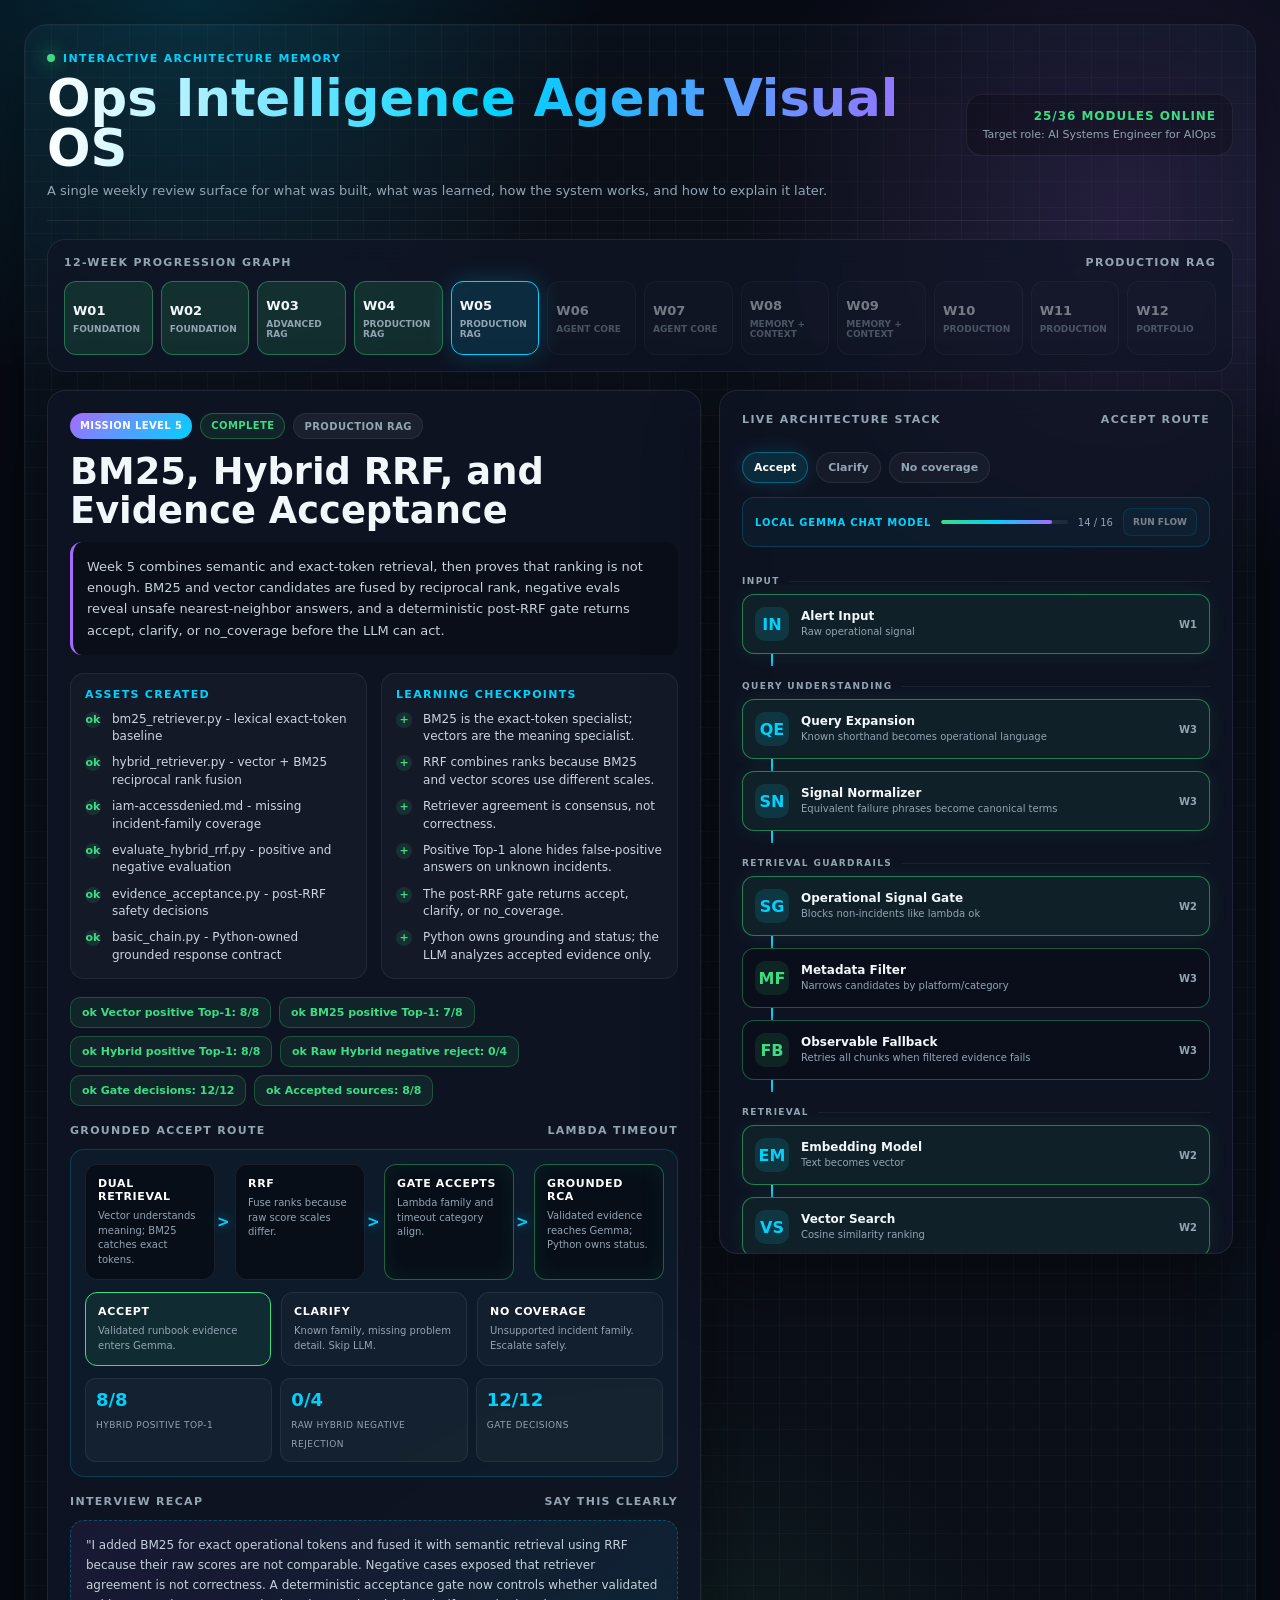
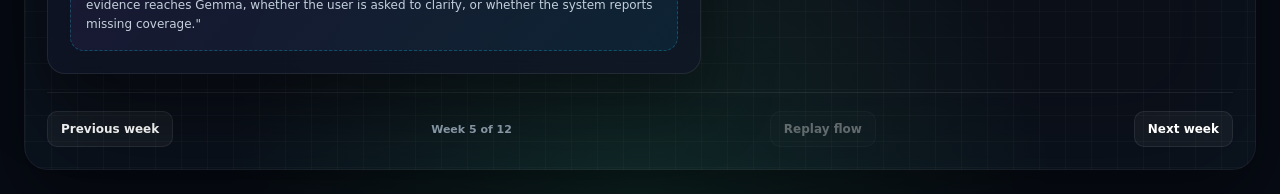
==== commit 215af742: "Implement evidence acceptance gate and enhance hybrid retrieval evaluation - Added `evidence_accepta" ====
--- a/Agents/ops-intelligence-agent/docs/visuals/week2-rag-motion.html
+++ b/Agents/ops-intelligence-agent/docs/visuals/week2-rag-motion.html
@@ -412,6 +412,138 @@
       font-size: 11px;
     }
 
+    .infographic {
+      display: grid;
+      gap: 12px;
+      padding: 14px;
+      margin-bottom: 18px;
+      border: 1px solid rgba(0, 210, 255, 0.2);
+      border-radius: 14px;
+      background: rgba(0, 210, 255, 0.035);
+      overflow: hidden;
+    }
+
+    .route-map {
+      display: grid;
+      grid-template-columns: repeat(4, minmax(0, 1fr));
+      gap: 20px;
+    }
+
+    .route-step {
+      position: relative;
+      min-height: 104px;
+      padding: 12px;
+      border: 1px solid rgba(255,255,255,0.08);
+      border-radius: 12px;
+      background: rgba(7, 11, 20, 0.72);
+      animation: routeStepIn 520ms var(--ease-out) both;
+    }
+
+    .route-step:nth-child(2) { animation-delay: 80ms; }
+    .route-step:nth-child(3) { animation-delay: 160ms; }
+    .route-step:nth-child(4) { animation-delay: 240ms; }
+
+    .route-step:not(:last-child)::after {
+      content: ">";
+      position: absolute;
+      top: 50%;
+      right: -16px;
+      color: var(--blue);
+      font-size: 15px;
+      font-weight: 900;
+      transform: translateY(-50%);
+      text-shadow: 0 0 12px rgba(0,210,255,0.7);
+    }
+
+    .route-step strong,
+    .decision-card strong {
+      display: block;
+      margin-bottom: 6px;
+      color: #fff;
+      font-size: 11px;
+      text-transform: uppercase;
+      letter-spacing: 0.06em;
+    }
+
+    .route-step span,
+    .decision-card span {
+      display: block;
+      color: var(--muted);
+      font-size: 10px;
+      line-height: 1.45;
+    }
+
+    .route-step.accept {
+      border-color: rgba(61,220,132,0.42);
+      box-shadow: inset 0 0 24px rgba(61,220,132,0.07);
+    }
+
+    .route-step.warn {
+      border-color: rgba(244,184,74,0.46);
+      box-shadow: inset 0 0 24px rgba(244,184,74,0.07);
+    }
+
+    .route-step.block {
+      border-color: rgba(255,107,95,0.46);
+      box-shadow: inset 0 0 24px rgba(255,107,95,0.07);
+    }
+
+    .decision-grid {
+      display: grid;
+      grid-template-columns: repeat(3, minmax(0, 1fr));
+      gap: 10px;
+    }
+
+    .decision-card {
+      padding: 12px;
+      border: 1px solid rgba(255,255,255,0.08);
+      border-radius: 12px;
+      background: rgba(255,255,255,0.025);
+    }
+
+    .decision-card.active.accept {
+      border-color: var(--green);
+      background: rgba(61,220,132,0.09);
+    }
+
+    .decision-card.active.clarify {
+      border-color: var(--amber);
+      background: rgba(244,184,74,0.09);
+    }
+
+    .decision-card.active.coverage {
+      border-color: var(--red);
+      background: rgba(255,107,95,0.09);
+    }
+
+    .micro-stats {
+      display: grid;
+      grid-template-columns: repeat(3, minmax(0, 1fr));
+      gap: 8px;
+    }
+
+    .micro-stat {
+      padding: 10px;
+      border-radius: 10px;
+      background: rgba(255,255,255,0.035);
+      border: 1px solid rgba(255,255,255,0.07);
+    }
+
+    .micro-stat strong {
+      display: block;
+      color: var(--blue);
+      font-size: 18px;
+      margin-bottom: 3px;
+    }
+
+    .micro-stat span {
+      color: var(--muted);
+      font-size: 9px;
+      line-height: 1.35;
+      text-transform: uppercase;
+      letter-spacing: 0.05em;
+    }
+
     .architecture {
       padding: 22px;
       display: grid;
@@ -804,6 +936,11 @@
       to { transform: scaleX(1); opacity: 1; }
     }
 
+    @keyframes routeStepIn {
+      from { opacity: 0; transform: translateX(-12px) scale(0.97); }
+      to { opacity: 1; transform: translateX(0) scale(1); }
+    }
+
     @keyframes nodeScan {
       from { transform: translateX(-120%); opacity: 0; }
       30% { opacity: 1; }
@@ -899,6 +1036,20 @@
 
       .score-row strong {
         white-space: nowrap;
+      }
+
+      .route-map,
+      .decision-grid,
+      .micro-stats {
+        grid-template-columns: 1fr;
+      }
+
+      .route-step:not(:last-child)::after {
+        content: "v";
+        top: auto;
+        right: 50%;
+        bottom: -18px;
+        transform: translateX(50%);
       }
 
       .flow-monitor {
@@ -937,7 +1088,7 @@
         <p class="subtitle">A single weekly review surface for what was built, what was learned, how the system works, and how to explain it later.</p>
       </div>
       <div class="status-panel">
-        <strong id="globalStatus">3 weeks online</strong>
+        <strong id="globalStatus">5 weeks online</strong>
         <span>Target role: AI Systems Engineer for AIOps</span>
       </div>
     </header>
@@ -975,14 +1126,14 @@
 
     <footer class="footer">
       <button class="nav-btn" id="prevBtn" type="button">Previous week</button>
-      <span id="footerCounter">Week 3 of 12</span>
+      <span id="footerCounter">Week 5 of 12</span>
       <button class="nav-btn" id="replayBtn" type="button">Replay flow</button>
       <button class="nav-btn" id="nextBtn" type="button">Next week</button>
     </footer>
   </main>
 
   <script>
-    const completedUntil = 3;
+    const completedUntil = 5;
 
     const weeks = [
       {
@@ -1055,8 +1206,56 @@
         talking: "I improved retrieval in stages: normalization unifies equivalent failure wording, expansion clarifies controlled shorthand, metadata narrows where we search, fallback recovers visibly when metadata is wrong, and reranking chooses the section that best answers the task. The final Top 3 reranked evidence now grounds the main local LLM chain.",
         nodes: ["query-rewriter", "signal-normalizer", "signal-gate", "metadata-filter", "metadata-fallback", "embedding", "vector-search", "min-score", "reranker", "final-top3", "runbook-context", "chat-model", "severity-policy", "json-output"]
       },
-      {n:4, phase:"Advanced RAG", title:"Architecture Decisions", status:"Planned", concept:"Document when to use simple vector search, hybrid search, routing, or graph-style retrieval.", built:["ADR notes", "retrieval tradeoff map"], metrics:["Decision clarity", "Latency notes"], talking:"I will justify architecture choices instead of blindly adding frameworks.", nodes:["rag-router"]},
-      {n:5, phase:"Agent Core", title:"Tool Calling and Typed Outputs", status:"Planned", concept:"Move from recommendations to safe typed tool requests with strict schemas.", built:["typed response schema", "read-only simulated tools"], metrics:["Schema validation pass rate"], talking:"Operations tools need contracts, not loose text.", nodes:["tool-schema", "tools"]},
+      {
+        n: 4,
+        phase: "Production RAG",
+        title: "Failure Diagnosis, Coverage, and Architecture Decisions",
+        status: "Complete",
+        concept: "Week 4 stops treating every miss as a vector-search problem. Failures are classified by stage: signal gate, missing knowledge, vague wording, threshold, metadata, wrong section, or LLM reasoning. The 504 case proves why missing incident-family knowledge requires a new runbook rather than more reranking.",
+        built: [
+          "evaluate_retrieval_diagnosis.py - PASS / REVIEW / FAIL matrix",
+          "evaluate_failure_stage_diagnosis.py - failure ownership",
+          "evaluate_reranking_sensitivity.py - bonus experiment",
+          "evaluate_reranking_broader.py - regression safety check",
+          "http-504-gateway-timeout.md - dedicated coverage",
+          "evaluate_signal_gate_coverage.py - false-positive and false-negative checks"
+        ],
+        metrics: [
+          "Failure-stage diagnosis: 5/5",
+          "Signal gate: 10/10",
+          "Expanded retrieval: 12/12",
+          "Negative no-match: 2/2",
+          "Broader reranking: 15/16",
+          "504 source: correct runbook"
+        ],
+        talking: "I learned to diagnose the failure stage before tuning retrieval. A threshold cannot create missing knowledge, and reranking cannot repair the wrong incident family. For HTTP 504, the correct architecture change was adding dedicated runbook coverage and an eval case.",
+        nodes: ["alert-input", "signal-gate", "embedding", "vector-search", "min-score", "reranker", "failure-diagnosis", "knowledge-coverage", "retrieval-eval", "final-top3"]
+      },
+      {
+        n: 5,
+        phase: "Production RAG",
+        title: "BM25, Hybrid RRF, and Evidence Acceptance",
+        status: "Complete",
+        concept: "Week 5 combines semantic and exact-token retrieval, then proves that ranking is not enough. BM25 and vector candidates are fused by reciprocal rank, negative evals reveal unsafe nearest-neighbor answers, and a deterministic post-RRF gate returns accept, clarify, or no_coverage before the LLM can act.",
+        built: [
+          "bm25_retriever.py - lexical exact-token baseline",
+          "hybrid_retriever.py - vector + BM25 reciprocal rank fusion",
+          "iam-accessdenied.md - missing incident-family coverage",
+          "evaluate_hybrid_rrf.py - positive and negative evaluation",
+          "evidence_acceptance.py - post-RRF safety decisions",
+          "basic_chain.py - Python-owned grounded response contract"
+        ],
+        metrics: [
+          "Vector positive Top-1: 8/8",
+          "BM25 positive Top-1: 7/8",
+          "Hybrid positive Top-1: 8/8",
+          "Raw Hybrid negative reject: 0/4",
+          "Gate decisions: 12/12",
+          "Accepted sources: 8/8"
+        ],
+        talking: "I added BM25 for exact operational tokens and fused it with semantic retrieval using RRF because their raw scores are not comparable. Negative cases exposed that retriever agreement is not correctness. A deterministic acceptance gate now controls whether validated evidence reaches Gemma, whether the user is asked to clarify, or whether the system reports missing coverage.",
+        nodes: ["alert-input", "query-rewriter", "signal-normalizer", "signal-gate", "embedding", "vector-search", "bm25-search", "min-score", "reranker", "rrf-fusion", "acceptance-gate", "runbook-context", "chat-model", "python-contract", "json-output"]
+      },
       {n:6, phase:"Agent Core", title:"LangGraph and Human Approval", status:"Planned", concept:"Represent incident analysis as a stateful workflow with human approval before risky actions.", built:["state graph", "approval gate"], metrics:["Risky actions blocked"], talking:"Human-in-the-loop checkpoints protect production systems.", nodes:["langgraph", "human-gate"]},
       {n:7, phase:"Agent Core", title:"Agent Specialization", status:"Planned", concept:"Split responsibilities only if evals prove specialization helps.", built:["triage/retrieval/remediation separation"], metrics:["Quality vs latency tradeoff"], talking:"Multi-agent design must be justified by measurable value.", nodes:["multi-agent"]},
       {n:8, phase:"Memory + Context", title:"Incident Memory", status:"Planned", concept:"Use prior incidents as bounded memory without overloading the prompt.", built:["incident memory store", "history retrieval"], metrics:["similar incident hit rate"], talking:"Memory is useful only when it is bounded and relevant.", nodes:["memory"]},
@@ -1075,17 +1274,25 @@
       {id:"metadata-fallback", phase:"Retrieval Guardrails", label:"Observable Fallback", sub:"Retries all chunks when filtered evidence fails", week:3, icon:"FB"},
       {id:"embedding", phase:"Retrieval", label:"Embedding Model", sub:"Text becomes vector", week:2, icon:"EM"},
       {id:"vector-search", phase:"Retrieval", label:"Vector Search", sub:"Cosine similarity ranking", week:2, icon:"VS"},
+      {id:"bm25-search", phase:"Retrieval", label:"BM25 Lexical Search", sub:"Exact identifiers and operational tokens", week:5, icon:"BM"},
       {id:"min-score", phase:"Retrieval Guardrails", label:"min_score Filter", sub:"Drops weak chunks below 0.60", week:2, icon:"MS"},
       {id:"reranker", phase:"Advanced RAG", label:"Intent-Aware Reranker", sub:"Cause/action/symptom ordering bonuses", week:3, icon:"RR"},
-      {id:"final-top3", phase:"Advanced RAG", label:"Final Top 3", sub:"Highest final scores after reranking", week:3, icon:"T3"},
+      {id:"rrf-fusion", phase:"Advanced RAG", label:"Reciprocal Rank Fusion", sub:"Merges vector and BM25 ranks", week:5, icon:"RF"},
+      {id:"final-top3", phase:"Advanced RAG", label:"Ranked Candidates", sub:"Top evidence candidates, not yet trusted", week:3, icon:"T3"},
+      {id:"failure-diagnosis", phase:"Evidence Validation", label:"Failure-Stage Diagnosis", sub:"Gate, coverage, retrieval, ranking, or LLM", week:4, icon:"DX"},
+      {id:"knowledge-coverage", phase:"Evidence Validation", label:"Knowledge Coverage", sub:"Missing incident family requires a runbook", week:4, icon:"KC"},
+      {id:"acceptance-gate", phase:"Evidence Validation", label:"Evidence Acceptance Gate", sub:"Accept, clarify, or no coverage", week:5, icon:"AG"},
+      {id:"clarification-output", phase:"Decision Branch", label:"Clarification Required", sub:"Ask for missing incident detail; skip LLM", week:5, icon:"?"},
+      {id:"coverage-output", phase:"Decision Branch", label:"No Coverage", sub:"Escalate safely; skip LLM", week:5, icon:"NC"},
       {id:"runbook-context", phase:"Context", label:"Runbook Evidence", sub:"Grounded chunks enter prompt", week:2, icon:"RB"},
-      {id:"rag-router", phase:"Advanced RAG", label:"Retrieval Router", sub:"Future source selection", week:4, icon:"RT"},
       {id:"chat-model", phase:"Generation", label:"Local Gemma Chat Model", sub:"Generates structured analysis", week:1, icon:"GM"},
       {id:"severity-policy", phase:"Generation", label:"Severity Policy", sub:"Maps evidence to P1/P2/P3", week:2, icon:"P1"},
+      {id:"python-contract", phase:"Output", label:"Python Safety Contract", sub:"Code owns status and grounding", week:5, icon:"PY"},
       {id:"json-parser", phase:"Output", label:"JSON Parser", sub:"Cleans and loads model text", week:1, icon:"{}"},
       {id:"json-output", phase:"Output", label:"Structured JSON Output", sub:"Root cause, severity, action", week:1, icon:"JS"},
-      {id:"tool-schema", phase:"Agent Core", label:"Typed Tool Schema", sub:"Future strict actions", week:5, icon:"TS"},
-      {id:"tools", phase:"Agent Core", label:"Tool Connectors", sub:"Future Jira/cloud hooks", week:5, icon:"TL"},
+      {id:"retrieval-eval", phase:"Evaluation", label:"Retrieval Eval Suite", sub:"Positive, negative, stage, and regression checks", week:4, icon:"EV"},
+      {id:"tool-schema", phase:"Agent Core", label:"Typed Tool Schema", sub:"Future strict actions", week:6, icon:"TS"},
+      {id:"tools", phase:"Agent Core", label:"Tool Connectors", sub:"Future Jira/cloud hooks", week:6, icon:"TL"},
       {id:"langgraph", phase:"Agent Core", label:"State Graph", sub:"Future workflow routing", week:6, icon:"LG"},
       {id:"human-gate", phase:"Agent Core", label:"Human Approval", sub:"Future risky-action checkpoint", week:6, icon:"HG"},
       {id:"multi-agent", phase:"Agent Core", label:"Specialized Agents", sub:"Future only if justified", week:7, icon:"MA"},
@@ -1102,6 +1309,11 @@
     const vectorFlow = ["alert-input", "query-rewriter", "signal-normalizer", "signal-gate", "metadata-filter", "embedding", "vector-search", "min-score", "final-top3", "runbook-context", "chat-model", "severity-policy", "json-output"];
     const rerankedFlow = ["alert-input", "query-rewriter", "signal-normalizer", "signal-gate", "metadata-filter", "embedding", "vector-search", "min-score", "reranker", "final-top3", "runbook-context", "chat-model", "severity-policy", "json-output"];
     const fallbackFlow = ["alert-input", "query-rewriter", "signal-normalizer", "signal-gate", "metadata-filter", "metadata-fallback", "embedding", "vector-search", "min-score", "reranker", "final-top3", "runbook-context", "chat-model", "severity-policy", "json-output"];
+    const diagnosisFlow = ["alert-input", "signal-gate", "embedding", "vector-search", "min-score", "reranker", "final-top3", "failure-diagnosis", "knowledge-coverage", "retrieval-eval"];
+    const coverageFixFlow = ["alert-input", "signal-gate", "embedding", "vector-search", "min-score", "final-top3", "failure-diagnosis", "knowledge-coverage", "retrieval-eval"];
+    const hybridAcceptFlow = ["alert-input", "query-rewriter", "signal-normalizer", "signal-gate", "embedding", "vector-search", "bm25-search", "min-score", "reranker", "rrf-fusion", "final-top3", "acceptance-gate", "runbook-context", "chat-model", "python-contract", "json-output"];
+    const hybridClarifyFlow = ["alert-input", "query-rewriter", "signal-normalizer", "signal-gate", "embedding", "vector-search", "bm25-search", "min-score", "rrf-fusion", "final-top3", "acceptance-gate", "clarification-output", "python-contract"];
+    const hybridNoCoverageFlow = ["alert-input", "query-rewriter", "signal-normalizer", "signal-gate", "embedding", "vector-search", "bm25-search", "min-score", "rrf-fusion", "final-top3", "acceptance-gate", "coverage-output", "python-contract"];
 
     const weekGrid = document.getElementById("weekGrid");
     const missionPanel = document.getElementById("missionPanel");
@@ -1122,8 +1334,15 @@
     let animationTimers = [];
     let activeViewTransition = null;
 
-    let activeWeek = 3;
-    let scenario = "reranked";
+    let activeWeek = 5;
+    let scenario = "accept";
+
+    function defaultScenarioForWeek(weekNumber) {
+      if (weekNumber === 3) return "reranked";
+      if (weekNumber === 4) return "diagnosis";
+      if (weekNumber === 5) return "accept";
+      return "incident";
+    }
 
     function renderWeekGrid() {
       weekGrid.innerHTML = weeks.map((week) => {
@@ -1146,13 +1365,111 @@
           if (!weeks.some((week) => week.n === selectedWeek)) return;
           transitionTo({
             week: selectedWeek,
-            scenario: selectedWeek === 3 ? "reranked" : "incident"
+            scenario: defaultScenarioForWeek(selectedWeek)
           });
         });
       });
     }
 
+    function renderWeek4Lab() {
+      if (scenario === "coverage-fix") {
+        return `
+          <div class="section-label"><span>504 coverage repair</span><span>fix the right layer</span></div>
+          <div class="infographic">
+            <div class="route-map">
+              <div class="route-step warn"><strong>HTTP 504 Query</strong><span>Signal is valid, so retrieval should run.</span></div>
+              <div class="route-step block"><strong>502 Neighbor</strong><span>Nearest evidence is related but represents another incident.</span></div>
+              <div class="route-step warn"><strong>Diagnose</strong><span>Missing knowledge, not a threshold or reranking failure.</span></div>
+              <div class="route-step accept"><strong>Add Coverage</strong><span>Create the 504 runbook, rebuild the index, add an eval.</span></div>
+            </div>
+            <div class="micro-stats">
+              <div class="micro-stat"><strong>5/5</strong><span>failure-stage diagnosis</span></div>
+              <div class="micro-stat"><strong>12/12</strong><span>expanded retrieval</span></div>
+              <div class="micro-stat"><strong>504</strong><span>correct dedicated source</span></div>
+            </div>
+          </div>
+        `;
+      }
+
+      return `
+        <div class="section-label"><span>Failure ownership map</span><span>diagnose before tuning</span></div>
+        <div class="infographic">
+          <div class="route-map">
+            <div class="route-step"><strong>1. Entry</strong><span>Did the operational signal gate allow the incident?</span></div>
+            <div class="route-step"><strong>2. Evidence</strong><span>Does the knowledge base contain the incident family?</span></div>
+            <div class="route-step"><strong>3. Retrieval</strong><span>Did threshold, metadata, or ranking lose valid evidence?</span></div>
+            <div class="route-step accept"><strong>4. Generation</strong><span>Did the LLM reason correctly from valid context?</span></div>
+          </div>
+          <div class="decision-grid">
+            <div class="decision-card"><strong>Missing knowledge</strong><span>Add a runbook and an eval. Tuning cannot create facts.</span></div>
+            <div class="decision-card"><strong>Wrong section</strong><span>Rerank valid candidates using section intent.</span></div>
+            <div class="decision-card"><strong>Vague query</strong><span>Clarify or expand only when meaning is known.</span></div>
+          </div>
+        </div>
+      `;
+    }
+
+    function renderWeek5Lab() {
+      const decisions = `
+        <div class="decision-grid">
+          <div class="decision-card ${scenario === "accept" ? "active accept" : ""}"><strong>Accept</strong><span>Validated runbook evidence enters Gemma.</span></div>
+          <div class="decision-card ${scenario === "clarify" ? "active clarify" : ""}"><strong>Clarify</strong><span>Known family, missing problem detail. Skip LLM.</span></div>
+          <div class="decision-card ${scenario === "no-coverage" ? "active coverage" : ""}"><strong>No Coverage</strong><span>Unsupported incident family. Escalate safely.</span></div>
+        </div>
+      `;
+
+      if (scenario === "clarify") {
+        return `
+          <div class="section-label"><span>Acceptance gate</span><span>certificate error</span></div>
+          <div class="infographic">
+            <div class="route-map">
+              <div class="route-step"><strong>Raw Query</strong><span>certificate error</span></div>
+              <div class="route-step warn"><strong>Hybrid Result</strong><span>SSL expiry is related and ranks first.</span></div>
+              <div class="route-step warn"><strong>Intent Check</strong><span>Family matches; expiry category is unsupported.</span></div>
+              <div class="route-step accept"><strong>Ask, Do Not Guess</strong><span>Expired, untrusted, hostname mismatch, or TLS failure?</span></div>
+            </div>
+            ${decisions}
+          </div>
+        `;
+      }
+
+      if (scenario === "no-coverage") {
+        return `
+          <div class="section-label"><span>Acceptance gate</span><span>Kafka lag</span></div>
+          <div class="infographic">
+            <div class="route-map">
+              <div class="route-step"><strong>Raw Query</strong><span>Kafka consumer lag after deployment.</span></div>
+              <div class="route-step block"><strong>RRF Top-1</strong><span>IAM Symptoms via BM25, RRF 0.01639.</span></div>
+              <div class="route-step block"><strong>Alignment Check</strong><span>Kafka does not match IAM or Kubernetes.</span></div>
+              <div class="route-step accept"><strong>Safe Exit</strong><span>No coverage, no RCA, escalation required.</span></div>
+            </div>
+            ${decisions}
+          </div>
+        `;
+      }
+
+      return `
+        <div class="section-label"><span>Grounded accept route</span><span>Lambda timeout</span></div>
+        <div class="infographic">
+          <div class="route-map">
+            <div class="route-step"><strong>Dual Retrieval</strong><span>Vector understands meaning; BM25 catches exact tokens.</span></div>
+            <div class="route-step"><strong>RRF</strong><span>Fuse ranks because raw score scales differ.</span></div>
+            <div class="route-step accept"><strong>Gate Accepts</strong><span>Lambda family and timeout category align.</span></div>
+            <div class="route-step accept"><strong>Grounded RCA</strong><span>Validated evidence reaches Gemma; Python owns status.</span></div>
+          </div>
+          ${decisions}
+          <div class="micro-stats">
+            <div class="micro-stat"><strong>8/8</strong><span>hybrid positive Top-1</span></div>
+            <div class="micro-stat"><strong>0/4</strong><span>raw hybrid negative rejection</span></div>
+            <div class="micro-stat"><strong>12/12</strong><span>gate decisions</span></div>
+          </div>
+        </div>
+      `;
+    }
+
     function renderScoreLab(week) {
+      if (week.n === 4) return renderWeek4Lab();
+      if (week.n === 5) return renderWeek5Lab();
       if (week.n !== 3) return "";
 
       if (scenario === "vector") {
@@ -1286,6 +1603,26 @@
           "Section bonuses stay inside the strongest original runbook."
         ];
       }
+      if (weekNumber === 4) {
+        return [
+          "A miss must be assigned to the correct stage before changing architecture.",
+          "Threshold tuning cannot create missing incident-family knowledge.",
+          "Reranking repairs ordering, not absence or wrong-runbook coverage.",
+          "A dedicated 504 runbook is safer than borrowing neighboring 502 evidence.",
+          "Sensitivity experiments need broader regression evals before defaults change.",
+          "PASS, REVIEW, and FAIL separate code defects from architecture judgment."
+        ];
+      }
+      if (weekNumber === 5) {
+        return [
+          "BM25 is the exact-token specialist; vectors are the meaning specialist.",
+          "RRF combines ranks because BM25 and vector scores use different scales.",
+          "Retriever agreement is consensus, not correctness.",
+          "Positive Top-1 alone hides false-positive answers on unknown incidents.",
+          "The post-RRF gate returns accept, clarify, or no_coverage.",
+          "Python owns grounding and status; the LLM analyzes accepted evidence only."
+        ];
+      }
       return [
         "Planned week. Do not claim evidence before implementation.",
         "Add measurements after the build is complete.",
@@ -1300,6 +1637,11 @@
       if (week.n === 3 && scenario === "vector") selectedFlow = vectorFlow;
       if (week.n === 3 && scenario === "reranked") selectedFlow = rerankedFlow;
       if (week.n === 3 && scenario === "fallback") selectedFlow = fallbackFlow;
+      if (week.n === 4 && scenario === "diagnosis") selectedFlow = diagnosisFlow;
+      if (week.n === 4 && scenario === "coverage-fix") selectedFlow = coverageFixFlow;
+      if (week.n === 5 && scenario === "accept") selectedFlow = hybridAcceptFlow;
+      if (week.n === 5 && scenario === "clarify") selectedFlow = hybridClarifyFlow;
+      if (week.n === 5 && scenario === "no-coverage") selectedFlow = hybridNoCoverageFlow;
       const flowIds = new Set(selectedFlow);
       const visibleNodes = architectureNodes.filter(
         (node) => node.week <= Math.min(12, week.n + 1)
@@ -1334,6 +1676,14 @@
       architectureStack.innerHTML = html;
     }
 
+    function completionLabel() {
+      if (activeWeek === 5 && scenario === "clarify") return "Clarification ready; LLM skipped";
+      if (activeWeek === 5 && scenario === "no-coverage") return "Coverage gap escalated; LLM skipped";
+      if (activeWeek === 4 && scenario === "coverage-fix") return "Coverage repaired and evaluated";
+      if (activeWeek === 4) return "Failure stage diagnosed";
+      return "Grounded response complete";
+    }
+
     function replayArchitecture({follow = false} = {}) {
       animationTimers.forEach((timer) => clearTimeout(timer));
       animationTimers = [];
@@ -1362,7 +1712,7 @@
         });
         flowProgress.style.width = "100%";
         flowCounter.textContent = `${activeNodes.length} / ${activeNodes.length}`;
-        flowState.textContent = "Grounded response complete";
+        flowState.textContent = completionLabel();
         replayBtn.disabled = false;
         flowReplayBtn.disabled = false;
         return;
@@ -1405,7 +1755,7 @@
             const finishTimer = setTimeout(() => {
               node.classList.remove("processing");
               node.classList.add("completed");
-              flowState.textContent = "Grounded response complete";
+              flowState.textContent = completionLabel();
               replayBtn.disabled = false;
               flowReplayBtn.disabled = false;
             }, 520);
@@ -1441,7 +1791,7 @@
     }
 
     function renderControls(week) {
-      scenarioControls.style.display = week.n === 2 || week.n === 3 ? "flex" : "none";
+      scenarioControls.style.display = [2, 3, 4, 5].includes(week.n) ? "flex" : "none";
       if (week.n === 2) {
         scenarioControls.innerHTML = `
           <button class="scenario-btn ${scenario === "incident" ? "active" : ""}" data-scenario="incident" type="button">Incident</button>
@@ -1455,6 +1805,19 @@
           <button class="scenario-btn ${scenario === "fallback" ? "active" : ""}" data-scenario="fallback" type="button">Fallback</button>
         `;
         scenarioLabel.textContent = `${scenario} flow`;
+      } else if (week.n === 4) {
+        scenarioControls.innerHTML = `
+          <button class="scenario-btn ${scenario === "diagnosis" ? "active" : ""}" data-scenario="diagnosis" type="button">Failure map</button>
+          <button class="scenario-btn ${scenario === "coverage-fix" ? "active" : ""}" data-scenario="coverage-fix" type="button">504 coverage</button>
+        `;
+        scenarioLabel.textContent = scenario === "coverage-fix" ? "coverage repair flow" : "failure diagnosis flow";
+      } else if (week.n === 5) {
+        scenarioControls.innerHTML = `
+          <button class="scenario-btn ${scenario === "accept" ? "active" : ""}" data-scenario="accept" type="button">Accept</button>
+          <button class="scenario-btn ${scenario === "clarify" ? "active" : ""}" data-scenario="clarify" type="button">Clarify</button>
+          <button class="scenario-btn ${scenario === "no-coverage" ? "active" : ""}" data-scenario="no-coverage" type="button">No coverage</button>
+        `;
+        scenarioLabel.textContent = `${scenario.replace("-", " ")} route`;
       } else {
         scenarioControls.innerHTML = "";
         scenarioLabel.textContent = "week architecture";
@@ -1497,7 +1860,7 @@
       const nextWeek = Math.max(1, activeWeek - 1);
       transitionTo({
         week: nextWeek,
-        scenario: nextWeek === 3 ? "reranked" : "incident"
+        scenario: defaultScenarioForWeek(nextWeek)
       });
     });
 
@@ -1505,7 +1868,7 @@
       const nextWeek = Math.min(12, activeWeek + 1);
       transitionTo({
         week: nextWeek,
-        scenario: nextWeek === 3 ? "reranked" : "incident"
+        scenario: defaultScenarioForWeek(nextWeek)
       });
     });
 
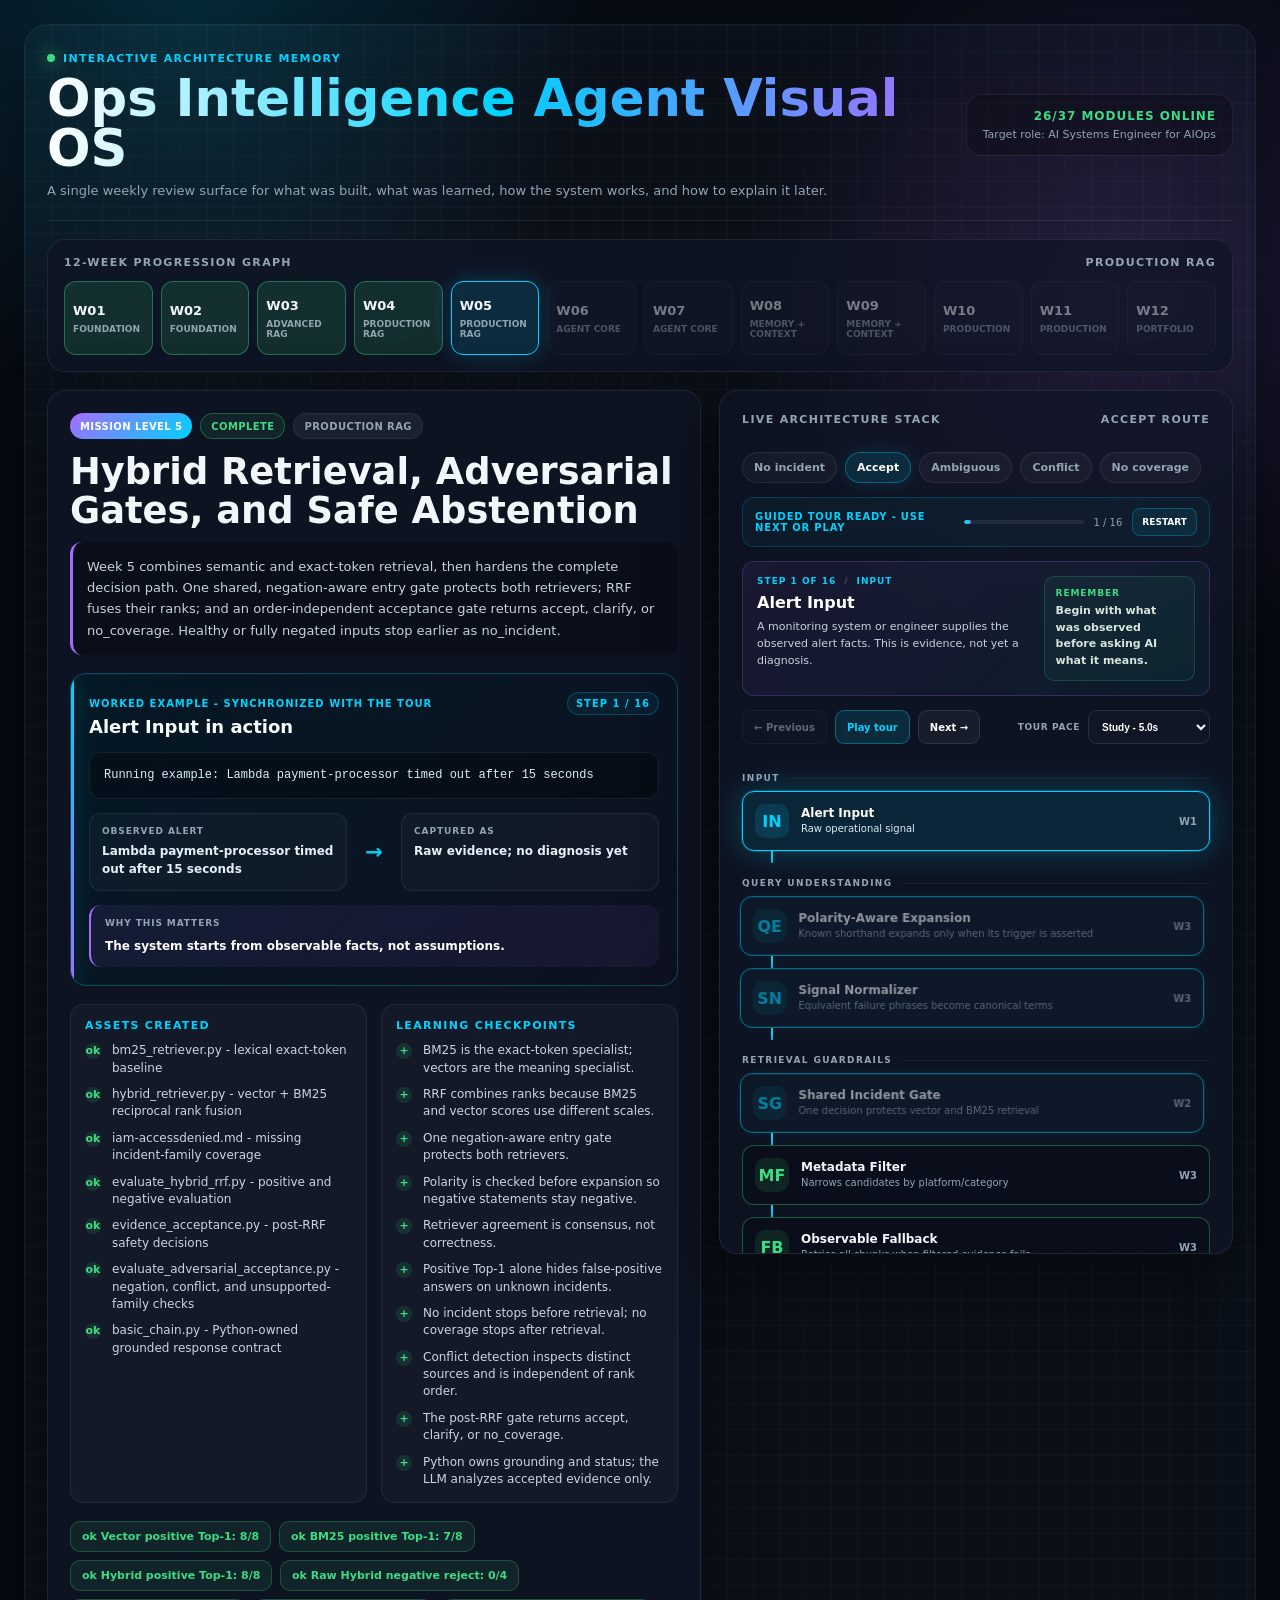
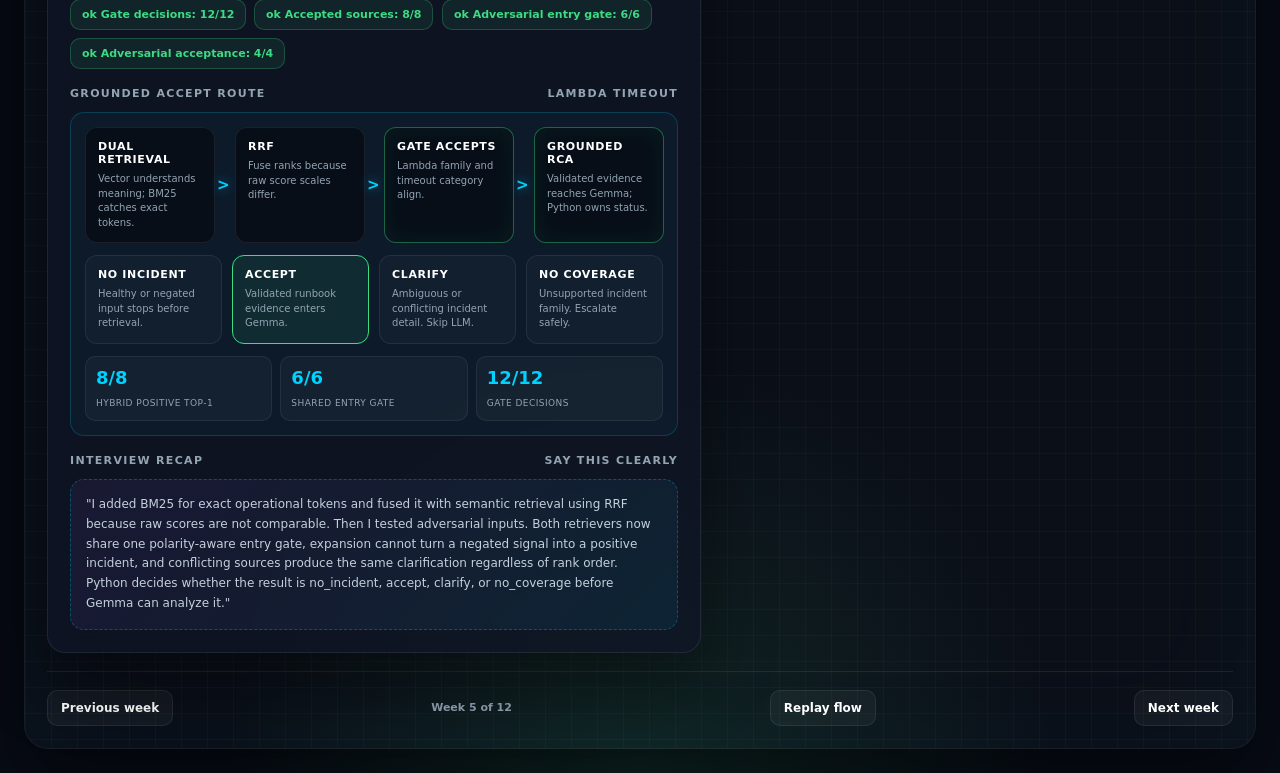
==== commit e366fb93: "feat(oia): close week 5 with adversarial retrieval guardrails" ====
--- a/Agents/ops-intelligence-agent/docs/visuals/week2-rag-motion.html
+++ b/Agents/ops-intelligence-agent/docs/visuals/week2-rag-motion.html
@@ -286,6 +286,159 @@
       margin-bottom: 18px;
     }
 
+    .case-study {
+      position: relative;
+      display: grid;
+      gap: 14px;
+      padding: 18px;
+      margin-bottom: 18px;
+      overflow: hidden;
+      border: 1px solid rgba(0, 210, 255, 0.28);
+      border-radius: 16px;
+      background:
+        linear-gradient(135deg, rgba(0, 210, 255, 0.075), rgba(165, 107, 255, 0.055)),
+        rgba(4, 11, 19, 0.86);
+      box-shadow: inset 0 1px 0 rgba(255,255,255,0.035);
+    }
+
+    .case-study::before {
+      content: "";
+      position: absolute;
+      inset: 0 auto 0 0;
+      width: 3px;
+      background: linear-gradient(180deg, var(--blue), var(--purple));
+      box-shadow: 0 0 20px rgba(0, 210, 255, 0.45);
+    }
+
+    .case-study[data-tone="success"] {
+      border-color: rgba(61, 220, 132, 0.38);
+    }
+
+    .case-study[data-tone="success"]::before {
+      background: var(--green);
+    }
+
+    .case-study[data-tone="warning"] {
+      border-color: rgba(255, 188, 92, 0.42);
+    }
+
+    .case-study[data-tone="warning"]::before {
+      background: #ffbc5c;
+    }
+
+    .case-study[data-tone="blocked"] {
+      border-color: rgba(255, 104, 120, 0.4);
+    }
+
+    .case-study[data-tone="blocked"]::before {
+      background: #ff6878;
+    }
+
+    .case-head {
+      display: flex;
+      justify-content: space-between;
+      gap: 12px;
+      align-items: start;
+    }
+
+    .case-kicker,
+    .case-step {
+      color: var(--blue);
+      font-size: 10px;
+      font-weight: 850;
+      letter-spacing: 0.1em;
+      text-transform: uppercase;
+    }
+
+    .case-step {
+      flex: 0 0 auto;
+      padding: 5px 8px;
+      border: 1px solid rgba(0, 210, 255, 0.22);
+      border-radius: 999px;
+      background: rgba(0, 210, 255, 0.07);
+    }
+
+    .case-head h3 {
+      margin-top: 5px;
+      color: #f6fbff;
+      font-size: 18px;
+      line-height: 1.25;
+    }
+
+    .case-query {
+      padding: 13px 14px;
+      border: 1px solid rgba(255,255,255,0.075);
+      border-radius: 12px;
+      color: #d9edf6;
+      background: rgba(0,0,0,0.28);
+      font-family: Consolas, "SFMono-Regular", monospace;
+      font-size: 12px;
+      line-height: 1.55;
+    }
+
+    .case-transform {
+      display: grid;
+      grid-template-columns: minmax(0, 1fr) 34px minmax(0, 1fr);
+      gap: 10px;
+      align-items: stretch;
+    }
+
+    .case-cell {
+      min-width: 0;
+      padding: 12px;
+      border: 1px solid rgba(255,255,255,0.07);
+      border-radius: 12px;
+      background: rgba(255,255,255,0.028);
+    }
+
+    .case-cell span,
+    .case-insight span {
+      display: block;
+      margin-bottom: 6px;
+      color: var(--muted);
+      font-size: 9px;
+      font-weight: 850;
+      letter-spacing: 0.1em;
+      text-transform: uppercase;
+    }
+
+    .case-cell strong {
+      display: block;
+      color: #e6f0f7;
+      font-size: 12px;
+      line-height: 1.5;
+      overflow-wrap: anywhere;
+    }
+
+    .case-arrow {
+      display: grid;
+      place-items: center;
+      color: var(--blue);
+      font-size: 21px;
+      font-weight: 900;
+    }
+
+    .case-insight {
+      padding: 12px 14px;
+      border-radius: 12px;
+      color: #d5e2eb;
+      background: rgba(165, 107, 255, 0.08);
+      border-left: 2px solid var(--purple);
+      font-size: 12px;
+      line-height: 1.55;
+    }
+
+    .case-insight strong {
+      color: #ffffff;
+      font-weight: 750;
+    }
+
+    .case-study.updating .case-query,
+    .case-study.updating .case-cell,
+    .case-study.updating .case-insight {
+      animation: caseResolve 460ms var(--ease-out) both;
+    }
+
     .module-grid {
       display: grid;
       grid-template-columns: 1fr 1fr;
@@ -490,7 +643,7 @@
 
     .decision-grid {
       display: grid;
-      grid-template-columns: repeat(3, minmax(0, 1fr));
+      grid-template-columns: repeat(4, minmax(0, 1fr));
       gap: 10px;
     }
 
@@ -504,6 +657,11 @@
     .decision-card.active.accept {
       border-color: var(--green);
       background: rgba(61,220,132,0.09);
+    }
+
+    .decision-card.active.incident {
+      border-color: var(--blue);
+      background: rgba(0,210,255,0.09);
     }
 
     .decision-card.active.clarify {
@@ -626,6 +784,138 @@
       cursor: wait;
     }
 
+    .learning-guide {
+      display: grid;
+      grid-template-columns: minmax(0, 1.45fr) minmax(150px, 0.8fr);
+      gap: 12px;
+      padding: 14px;
+      border: 1px solid rgba(165,107,255,0.24);
+      border-radius: 12px;
+      background: linear-gradient(135deg, rgba(165,107,255,0.08), rgba(0,210,255,0.045));
+      min-height: 124px;
+    }
+
+    .guide-copy {
+      min-width: 0;
+    }
+
+    .guide-meta {
+      display: flex;
+      align-items: center;
+      gap: 8px;
+      margin-bottom: 7px;
+      color: var(--blue);
+      font-size: 9px;
+      font-weight: 900;
+      letter-spacing: 0.11em;
+      text-transform: uppercase;
+    }
+
+    .guide-meta span + span::before {
+      content: "/";
+      margin-right: 8px;
+      color: rgba(255,255,255,0.22);
+    }
+
+    .guide-copy h3 {
+      margin-bottom: 6px;
+      color: #fff;
+      font-size: 16px;
+      line-height: 1.2;
+    }
+
+    .guide-copy p {
+      color: #c7d2dc;
+      font-size: 11px;
+      line-height: 1.55;
+    }
+
+    .memory-hook {
+      align-self: stretch;
+      padding: 11px;
+      border-radius: 10px;
+      border: 1px solid rgba(61,220,132,0.2);
+      background: rgba(61,220,132,0.06);
+    }
+
+    .memory-hook span {
+      display: block;
+      margin-bottom: 5px;
+      color: var(--green);
+      font-size: 9px;
+      font-weight: 900;
+      letter-spacing: 0.1em;
+      text-transform: uppercase;
+    }
+
+    .memory-hook strong {
+      display: block;
+      color: #d8e5de;
+      font-size: 11px;
+      line-height: 1.5;
+    }
+
+    .flow-controls {
+      display: grid;
+      grid-template-columns: repeat(3, auto) minmax(140px, 1fr);
+      gap: 8px;
+      align-items: center;
+    }
+
+    .transport-btn {
+      min-height: 34px;
+      padding: 7px 11px;
+      border: 1px solid rgba(255,255,255,0.1);
+      border-radius: 9px;
+      color: #fff;
+      background: rgba(255,255,255,0.045);
+      font-size: 10px;
+      font-weight: 850;
+      cursor: pointer;
+      transition: transform 180ms var(--ease-spring), border-color 180ms ease, background 180ms ease;
+    }
+
+    .transport-btn:hover:not(:disabled) {
+      transform: translateY(-1px);
+      border-color: rgba(0,210,255,0.38);
+      background: rgba(0,210,255,0.08);
+    }
+
+    .transport-btn.primary {
+      border-color: rgba(0,210,255,0.38);
+      background: rgba(0,210,255,0.12);
+      color: var(--blue);
+    }
+
+    .transport-btn:disabled {
+      opacity: 0.35;
+      cursor: not-allowed;
+    }
+
+    .speed-control {
+      display: flex;
+      justify-content: flex-end;
+      align-items: center;
+      gap: 8px;
+      color: var(--muted);
+      font-size: 9px;
+      font-weight: 850;
+      letter-spacing: 0.07em;
+      text-transform: uppercase;
+    }
+
+    .speed-control select {
+      min-height: 34px;
+      padding: 6px 28px 6px 9px;
+      border: 1px solid rgba(255,255,255,0.1);
+      border-radius: 9px;
+      color: #fff;
+      background: #101626;
+      font-size: 10px;
+      font-weight: 800;
+      cursor: pointer;
+    }
+
     .flow-progress {
       position: relative;
       height: 4px;
@@ -707,7 +997,7 @@
     .engine-node {
       position: relative;
       display: grid;
-      grid-template-columns: 34px 1fr auto;
+      grid-template-columns: 34px minmax(0, 1fr) auto;
       gap: 12px;
       align-items: center;
       padding: 12px;
@@ -747,12 +1037,21 @@
     .engine-node.processing {
       z-index: 2;
       opacity: 1;
+      scroll-margin-block: 180px;
       border-color: var(--blue);
       background: rgba(0, 210, 255, 0.1);
       box-shadow:
         0 0 0 1px rgba(0, 210, 255, 0.2),
         0 0 34px rgba(0, 210, 255, 0.28);
       transform: translateX(8px) scale(1.012);
+    }
+
+    .engine-node.processing .node-copy strong {
+      color: #ffffff;
+    }
+
+    .engine-node.processing .node-copy span {
+      color: #d9edf6;
     }
 
     .engine-node.processing::after {
@@ -804,6 +1103,11 @@
     .engine-node.active .icon {
       color: var(--blue);
       background: rgba(0,210,255,0.12);
+    }
+
+    .node-copy {
+      min-width: 0;
+      overflow-wrap: anywhere;
     }
 
     .node-copy strong {
@@ -958,6 +1262,11 @@
       to { opacity: 1; transform: translateY(0); filter: blur(0); }
     }
 
+    @keyframes caseResolve {
+      from { opacity: 0.28; transform: translateY(7px); filter: blur(3px); }
+      to { opacity: 1; transform: translateY(0); filter: blur(0); }
+    }
+
     .mission-title {
       animation: titleResolve 620ms var(--ease-out) both;
     }
@@ -1027,6 +1336,23 @@
       .score-row {
         grid-template-columns: minmax(0, 1fr) auto;
         gap: 6px 10px;
+      }
+
+      .case-head {
+        display: grid;
+      }
+
+      .case-step {
+        justify-self: start;
+      }
+
+      .case-transform {
+        grid-template-columns: 1fr;
+      }
+
+      .case-arrow {
+        min-height: 22px;
+        transform: rotate(90deg);
       }
 
       .score-track {
@@ -1059,6 +1385,19 @@
       .flow-progress {
         grid-column: 1 / -1;
         grid-row: 2;
+      }
+
+      .learning-guide {
+        grid-template-columns: 1fr;
+      }
+
+      .flow-controls {
+        grid-template-columns: repeat(3, 1fr);
+      }
+
+      .speed-control {
+        grid-column: 1 / -1;
+        justify-content: space-between;
       }
 
       .architecture {
@@ -1115,10 +1454,37 @@
           <button class="scenario-btn" data-scenario="fallback" type="button">Fallback</button>
         </div>
         <div class="flow-monitor" aria-live="polite">
-          <strong id="flowState">Ready to replay</strong>
+          <strong id="flowState">Guided tour ready</strong>
           <div class="flow-progress"><div class="flow-progress-fill" id="flowProgress"></div></div>
           <span id="flowCounter">0 / 0</span>
-          <button class="monitor-replay" id="flowReplayBtn" type="button">Run flow</button>
+          <button class="monitor-replay" id="flowReplayBtn" type="button">Restart</button>
+        </div>
+        <div class="learning-guide" id="learningGuide" aria-live="polite">
+          <div class="guide-copy">
+            <div class="guide-meta">
+              <span id="guideStep">Step 1</span>
+              <span id="guidePhase">Input</span>
+            </div>
+            <h3 id="guideTitle">Alert Input</h3>
+            <p id="guideBody">The guided tour begins with the operational facts supplied by a user or monitoring system.</p>
+          </div>
+          <div class="memory-hook">
+            <span>Remember</span>
+            <strong id="guideMemory">Start from observed facts before asking AI to interpret them.</strong>
+          </div>
+        </div>
+        <div class="flow-controls" aria-label="Guided flow controls">
+          <button class="transport-btn" id="flowPrevBtn" type="button" title="Previous learning step">&larr; Previous</button>
+          <button class="transport-btn primary" id="flowPlayBtn" type="button" title="Play or pause the guided tour">Play tour</button>
+          <button class="transport-btn" id="flowNextBtn" type="button" title="Next learning step">Next &rarr;</button>
+          <label class="speed-control" for="flowSpeed">
+            Tour pace
+            <select id="flowSpeed">
+              <option value="5000" selected>Study - 5.0s</option>
+              <option value="3000">Review - 3.0s</option>
+              <option value="1500">Scan - 1.5s</option>
+            </select>
+          </label>
         </div>
         <div class="flow-stack" id="architectureStack"></div>
       </aside>
@@ -1234,15 +1600,16 @@
       {
         n: 5,
         phase: "Production RAG",
-        title: "BM25, Hybrid RRF, and Evidence Acceptance",
+        title: "Hybrid Retrieval, Adversarial Gates, and Safe Abstention",
         status: "Complete",
-        concept: "Week 5 combines semantic and exact-token retrieval, then proves that ranking is not enough. BM25 and vector candidates are fused by reciprocal rank, negative evals reveal unsafe nearest-neighbor answers, and a deterministic post-RRF gate returns accept, clarify, or no_coverage before the LLM can act.",
+        concept: "Week 5 combines semantic and exact-token retrieval, then hardens the complete decision path. One shared, negation-aware entry gate protects both retrievers; RRF fuses their ranks; and an order-independent acceptance gate returns accept, clarify, or no_coverage. Healthy or fully negated inputs stop earlier as no_incident.",
         built: [
           "bm25_retriever.py - lexical exact-token baseline",
           "hybrid_retriever.py - vector + BM25 reciprocal rank fusion",
           "iam-accessdenied.md - missing incident-family coverage",
           "evaluate_hybrid_rrf.py - positive and negative evaluation",
           "evidence_acceptance.py - post-RRF safety decisions",
+          "evaluate_adversarial_acceptance.py - negation, conflict, and unsupported-family checks",
           "basic_chain.py - Python-owned grounded response contract"
         ],
         metrics: [
@@ -1251,10 +1618,12 @@
           "Hybrid positive Top-1: 8/8",
           "Raw Hybrid negative reject: 0/4",
           "Gate decisions: 12/12",
-          "Accepted sources: 8/8"
+          "Accepted sources: 8/8",
+          "Adversarial entry gate: 6/6",
+          "Adversarial acceptance: 4/4"
         ],
-        talking: "I added BM25 for exact operational tokens and fused it with semantic retrieval using RRF because their raw scores are not comparable. Negative cases exposed that retriever agreement is not correctness. A deterministic acceptance gate now controls whether validated evidence reaches Gemma, whether the user is asked to clarify, or whether the system reports missing coverage.",
-        nodes: ["alert-input", "query-rewriter", "signal-normalizer", "signal-gate", "embedding", "vector-search", "bm25-search", "min-score", "reranker", "rrf-fusion", "acceptance-gate", "runbook-context", "chat-model", "python-contract", "json-output"]
+        talking: "I added BM25 for exact operational tokens and fused it with semantic retrieval using RRF because raw scores are not comparable. Then I tested adversarial inputs. Both retrievers now share one polarity-aware entry gate, expansion cannot turn a negated signal into a positive incident, and conflicting sources produce the same clarification regardless of rank order. Python decides whether the result is no_incident, accept, clarify, or no_coverage before Gemma can analyze it.",
+        nodes: ["alert-input", "query-rewriter", "signal-normalizer", "signal-gate", "incident-output", "embedding", "vector-search", "bm25-search", "min-score", "reranker", "rrf-fusion", "acceptance-gate", "clarification-output", "coverage-output", "runbook-context", "chat-model", "python-contract", "json-output"]
       },
       {n:6, phase:"Agent Core", title:"LangGraph and Human Approval", status:"Planned", concept:"Represent incident analysis as a stateful workflow with human approval before risky actions.", built:["state graph", "approval gate"], metrics:["Risky actions blocked"], talking:"Human-in-the-loop checkpoints protect production systems.", nodes:["langgraph", "human-gate"]},
       {n:7, phase:"Agent Core", title:"Agent Specialization", status:"Planned", concept:"Split responsibilities only if evals prove specialization helps.", built:["triage/retrieval/remediation separation"], metrics:["Quality vs latency tradeoff"], talking:"Multi-agent design must be justified by measurable value.", nodes:["multi-agent"]},
@@ -1267,9 +1636,9 @@
 
     const architectureNodes = [
       {id:"alert-input", phase:"Input", label:"Alert Input", sub:"Raw operational signal", week:1, icon:"IN"},
-      {id:"query-rewriter", phase:"Query Understanding", label:"Query Expansion", sub:"Known shorthand becomes operational language", week:3, icon:"QE"},
+      {id:"query-rewriter", phase:"Query Understanding", label:"Polarity-Aware Expansion", sub:"Known shorthand expands only when its trigger is asserted", week:3, icon:"QE"},
       {id:"signal-normalizer", phase:"Query Understanding", label:"Signal Normalizer", sub:"Equivalent failure phrases become canonical terms", week:3, icon:"SN"},
-      {id:"signal-gate", phase:"Retrieval Guardrails", label:"Operational Signal Gate", sub:"Blocks non-incidents like lambda ok", week:2, icon:"SG"},
+      {id:"signal-gate", phase:"Retrieval Guardrails", label:"Shared Incident Gate", sub:"One decision protects vector and BM25 retrieval", week:2, icon:"SG"},
       {id:"metadata-filter", phase:"Retrieval Guardrails", label:"Metadata Filter", sub:"Narrows candidates by platform/category", week:3, icon:"MF"},
       {id:"metadata-fallback", phase:"Retrieval Guardrails", label:"Observable Fallback", sub:"Retries all chunks when filtered evidence fails", week:3, icon:"FB"},
       {id:"embedding", phase:"Retrieval", label:"Embedding Model", sub:"Text becomes vector", week:2, icon:"EM"},
@@ -1281,7 +1650,8 @@
       {id:"final-top3", phase:"Advanced RAG", label:"Ranked Candidates", sub:"Top evidence candidates, not yet trusted", week:3, icon:"T3"},
       {id:"failure-diagnosis", phase:"Evidence Validation", label:"Failure-Stage Diagnosis", sub:"Gate, coverage, retrieval, ranking, or LLM", week:4, icon:"DX"},
       {id:"knowledge-coverage", phase:"Evidence Validation", label:"Knowledge Coverage", sub:"Missing incident family requires a runbook", week:4, icon:"KC"},
-      {id:"acceptance-gate", phase:"Evidence Validation", label:"Evidence Acceptance Gate", sub:"Accept, clarify, or no coverage", week:5, icon:"AG"},
+      {id:"acceptance-gate", phase:"Evidence Validation", label:"Order-Independent Acceptance", sub:"Validate every distinct matching incident source", week:5, icon:"AG"},
+      {id:"incident-output", phase:"Decision Branch", label:"No Incident", sub:"Healthy or fully negated input; skip retrieval and LLM", week:5, icon:"NI"},
       {id:"clarification-output", phase:"Decision Branch", label:"Clarification Required", sub:"Ask for missing incident detail; skip LLM", week:5, icon:"?"},
       {id:"coverage-output", phase:"Decision Branch", label:"No Coverage", sub:"Escalate safely; skip LLM", week:5, icon:"NC"},
       {id:"runbook-context", phase:"Context", label:"Runbook Evidence", sub:"Grounded chunks enter prompt", week:2, icon:"RB"},
@@ -1312,8 +1682,368 @@
     const diagnosisFlow = ["alert-input", "signal-gate", "embedding", "vector-search", "min-score", "reranker", "final-top3", "failure-diagnosis", "knowledge-coverage", "retrieval-eval"];
     const coverageFixFlow = ["alert-input", "signal-gate", "embedding", "vector-search", "min-score", "final-top3", "failure-diagnosis", "knowledge-coverage", "retrieval-eval"];
     const hybridAcceptFlow = ["alert-input", "query-rewriter", "signal-normalizer", "signal-gate", "embedding", "vector-search", "bm25-search", "min-score", "reranker", "rrf-fusion", "final-top3", "acceptance-gate", "runbook-context", "chat-model", "python-contract", "json-output"];
+    const hybridNoIncidentFlow = ["alert-input", "query-rewriter", "signal-normalizer", "signal-gate", "incident-output", "python-contract"];
     const hybridClarifyFlow = ["alert-input", "query-rewriter", "signal-normalizer", "signal-gate", "embedding", "vector-search", "bm25-search", "min-score", "rrf-fusion", "final-top3", "acceptance-gate", "clarification-output", "python-contract"];
+    const hybridConflictFlow = ["alert-input", "query-rewriter", "signal-normalizer", "signal-gate", "embedding", "vector-search", "bm25-search", "min-score", "rrf-fusion", "final-top3", "acceptance-gate", "clarification-output", "python-contract"];
     const hybridNoCoverageFlow = ["alert-input", "query-rewriter", "signal-normalizer", "signal-gate", "embedding", "vector-search", "bm25-search", "min-score", "rrf-fusion", "final-top3", "acceptance-gate", "coverage-output", "python-contract"];
+
+    const nodeLessons = {
+      "alert-input": {
+        body: "A monitoring system or engineer supplies the observed alert facts. This is evidence, not yet a diagnosis.",
+        memory: "Begin with what was observed before asking AI what it means."
+      },
+      "query-rewriter": {
+        body: "Controlled expansion adds known operational wording only when the trigger is asserted. A phrase such as not memory killed cannot inject positive OOM language.",
+        memory: "Check polarity before expansion; clarification must never reverse meaning."
+      },
+      "signal-normalizer": {
+        body: "Equivalent forms such as timed out and timing out are converted into one canonical signal: timeout.",
+        memory: "Normalization changes form, not meaning."
+      },
+      "signal-gate": {
+        body: "The same entry decision protects vector and BM25 retrieval. Healthy and fully negated inputs stop before either retriever spends compute.",
+        memory: "One shared gate prevents retrievers from disagreeing about whether retrieval should run."
+      },
+      "incident-output": {
+        body: "No asserted operational problem remains after normalization and polarity checks, so Python returns no_incident without retrieval or generation.",
+        memory: "No incident is different from no coverage: the first stops before retrieval."
+      },
+      "metadata-filter": {
+        body: "Platform and category metadata narrow the candidate pool so retrieval searches the most relevant runbook area.",
+        memory: "Metadata changes where we search; expansion changes what we search for."
+      },
+      "metadata-fallback": {
+        body: "If a strict metadata filter produces no valid evidence, the system visibly retries the complete index.",
+        memory: "Fallback recovers recall, but it must remain observable."
+      },
+      "embedding": {
+        body: "The normalized query becomes a numeric vector that represents semantic meaning in the embedding space.",
+        memory: "Embeddings encode meaning for retrieval; they do not generate the answer."
+      },
+      "vector-search": {
+        body: "Cosine similarity compares the query vector with stored runbook chunk vectors and ranks semantic neighbors.",
+        memory: "Closest in meaning is a candidate, not proof of correctness."
+      },
+      "bm25-search": {
+        body: "BM25 independently ranks chunks using exact tokens such as 504, OOMKilled, AccessDenied, and service identifiers.",
+        memory: "BM25 is the exact-word specialist; vector search is the meaning specialist."
+      },
+      "min-score": {
+        body: "Weak vector candidates below 0.60 are removed before they can enter the evidence set.",
+        memory: "Tune thresholds from evaluation evidence, never from one convenient query."
+      },
+      "reranker": {
+        body: "Section intent promotes the valid chunk that best answers cause, symptom, or immediate-action questions.",
+        memory: "Reranking repairs order; it cannot create missing knowledge."
+      },
+      "rrf-fusion": {
+        body: "Reciprocal Rank Fusion combines vector and BM25 positions without adding their incomparable raw scores.",
+        memory: "RRF combines ranks, not confidence."
+      },
+      "final-top3": {
+        body: "The strongest ranked candidates form a shortlist. They still need validation before becoming LLM context.",
+        memory: "Best available does not automatically mean relevant enough."
+      },
+      "failure-diagnosis": {
+        body: "The system identifies whether a miss belongs to gating, coverage, retrieval, ranking, or LLM reasoning.",
+        memory: "Fix the stage that failed, not the stage that is easiest to tune."
+      },
+      "knowledge-coverage": {
+        body: "The candidate incident family is compared with what the runbook collection actually supports.",
+        memory: "A missing incident family needs a runbook, not a lower threshold."
+      },
+      "acceptance-gate": {
+        body: "After RRF, deterministic rules validate every distinct matching incident source. Multiple valid sources trigger clarification regardless of which candidate ranked first.",
+        memory: "Safety decisions must not change when candidate order changes."
+      },
+      "clarification-output": {
+        body: "The family is known but the exact problem is unclear, so the system asks one focused question and skips Gemma.",
+        memory: "When evidence is incomplete, ask before diagnosing."
+      },
+      "coverage-output": {
+        body: "No supported runbook aligns with the incident family, so the system exposes the gap and requires escalation.",
+        memory: "No coverage means no speculative RCA or remediation."
+      },
+      "runbook-context": {
+        body: "Only evidence approved by the acceptance gate is formatted and inserted into the model context window.",
+        memory: "RAG controls what the model gets to reason from."
+      },
+      "chat-model": {
+        body: "Local Gemma analyzes the alert and validated evidence to produce the nested root-cause analysis.",
+        memory: "The LLM explains trusted evidence; it does not decide whether evidence is trusted."
+      },
+      "severity-policy": {
+        body: "A consistent operational policy maps observed impact and failure conditions to P1, P2, or P3.",
+        memory: "Severity should follow policy, not the model's mood."
+      },
+      "python-contract": {
+        body: "Python owns status, grounding, source, clarification, and escalation so probabilistic text cannot override safety.",
+        memory: "Code controls permission; the model controls language."
+      },
+      "json-parser": {
+        body: "The model response is parsed and validated before application code uses any generated fields.",
+        memory: "Never trust model text until code validates its structure."
+      },
+      "json-output": {
+        body: "The final machine-readable result contains the grounded analysis or a safe non-analysis state.",
+        memory: "Uncertainty belongs in the response contract, not hidden in prose."
+      },
+      "retrieval-eval": {
+        body: "Positive, negative, failure-stage, and regression cases measure both retrieval ability and safe rejection.",
+        memory: "A perfect positive score can still hide dangerous false positives."
+      }
+    };
+
+    const routeExamples = {
+      "1:incident": {
+        query: "CPU usage on prod-api-server-01 exceeded 95% for 10 minutes",
+        expanded: "Production API server CPU saturation above 95% for 10 consecutive minutes",
+        normalized: "api server cpu saturation 95 percent 10 minutes",
+        gate: "PASS - CPU, server, and sustained utilization are operational signals",
+        analysis: "Probable resource saturation from traffic growth or a runaway process",
+        severity: "P1 - sustained saturation on a production API service",
+        contract: "status=generated, grounding=none (Week 1 baseline)",
+        json: "{ severity: 'P1', root_cause: 'resource saturation', action: 'scale and inspect' }",
+        evaluation: "3/3 synthetic P1 alerts matched the expected label"
+      },
+      "2:incident": {
+        query: "SSL certificate expires in 7 days",
+        expanded: "TLS SSL certificate expiration within 7 days",
+        normalized: "ssl certificate expiry 7 days",
+        gate: "PASS - certificate expiry is an actionable operational condition",
+        metadata: "Search certificate / expiry runbook chunks",
+        embedding: "[0.12, -0.08, 0.44, ... 768 dimensions]",
+        vector: "SSL Certificate Expiry / Overview - similarity 0.7529",
+        threshold: "KEEP 0.7529 because it is >= 0.60",
+        ranked: "1. SSL Expiry Overview; weaker neighbors removed",
+        evidence: "Renew before expiry; validate the chain and deployment target",
+        analysis: "Certificate renewal is required before the seven-day window closes",
+        severity: "P2 - service is currently healthy but failure risk is approaching",
+        json: "{ severity: 'P2', source: 'ssl-certificate-expiry.md', grounded: true }",
+        evaluation: "Expected SSL runbook appears at Top-1"
+      },
+      "2:negative": {
+        query: "lambda ok",
+        expanded: "lambda ok",
+        normalized: "lambda ok",
+        gate: "REJECT - a service name plus 'ok' is not an incident",
+        decision: "NO RETRIEVAL",
+        contract: "status=no_incident; the model is skipped",
+        json: "{ status: 'no_incident', grounded: false }",
+        evaluation: "Negative no-match test passes only when zero evidence is returned"
+      },
+      "3:vector": {
+        query: "How do I fix Lambda timeout?",
+        expanded: "AWS Lambda function timeout remediation actions",
+        normalized: "lambda timeout remediation action",
+        gate: "PASS - Lambda timeout is a known incident family",
+        metadata: "Narrow to platform=aws-lambda, category=timeout",
+        embedding: "Query meaning encoded as a 768-dimensional vector",
+        vector: "Overview 0.8052; Immediate Actions 0.7074",
+        threshold: "Both chunks pass the original 0.60 similarity gate",
+        reranked: "Vector-only leaves Overview at rank 1",
+        ranked: "1. Overview; 2. Immediate Actions",
+        evidence: "General Lambda timeout explanation, not the requested action section",
+        analysis: "Relevant runbook found, but section intent is imperfect",
+        severity: "Policy evaluates operational impact independently",
+        json: "{ grounded: true, section: 'Overview' }",
+        evaluation: "Vector-only action-intent Top-1: FAIL"
+      },
+      "3:reranked": {
+        query: "How do I fix Lambda timeout?",
+        expanded: "AWS Lambda function timeout remediation actions",
+        normalized: "lambda timeout remediation action",
+        gate: "PASS - Lambda timeout is a known incident family",
+        metadata: "Narrow to platform=aws-lambda, category=timeout",
+        embedding: "Query meaning encoded as a 768-dimensional vector",
+        vector: "Overview 0.8052; Immediate Actions 0.7074",
+        threshold: "Both chunks pass the original 0.60 similarity gate",
+        reranked: "Immediate Actions 0.7074 + action bonus 0.10 = 0.8074",
+        ranked: "1. Immediate Actions 0.8074; 2. Overview 0.8052",
+        evidence: "Check dependency latency, duration, retries, and recent deployment changes",
+        analysis: "The action section now answers what the engineer actually asked",
+        severity: "Policy evaluates impact; reranking does not set severity",
+        json: "{ grounded: true, section: 'Immediate Actions' }",
+        evaluation: "Reranked intent suite improves Top-1 from 1/3 to 3/3"
+      },
+      "3:fallback": {
+        query: "pod OOMKilled but platform metadata says lambda",
+        expanded: "Kubernetes pod terminated because container exceeded memory limit",
+        normalized: "kubernetes pod oomkilled memory limit",
+        gate: "PASS - OOMKilled is a strong operational signal",
+        metadata: "Filtered Lambda pool returns zero evidence above 0.60",
+        fallback: "Retry all 30 chunks and record that metadata recovery occurred",
+        embedding: "Expanded query becomes a semantic vector",
+        vector: "Kubernetes OOMKilled / Symptoms - similarity 0.79",
+        threshold: "KEEP 0.79 because it is >= 0.60",
+        reranked: "Symptoms remains first because the query describes symptoms",
+        ranked: "1. Kubernetes OOMKilled / Symptoms",
+        evidence: "CrashLoopBackOff, OOMKilled reason, and rising restart count",
+        analysis: "Evidence contradicts the supplied platform metadata",
+        severity: "Policy considers service impact after recovery",
+        json: "{ grounded: true, metadata_fallback: true }",
+        evaluation: "Fallback is observable so bad metadata cannot fail silently"
+      },
+      "4:diagnosis": {
+        query: "checkout HTTP 504",
+        normalized: "checkout http 504 gateway timeout",
+        gate: "PASS - HTTP 504 is a precise operational error",
+        embedding: "The 504 query is embedded correctly",
+        vector: "Nearest available neighbor: ALB 502 runbook",
+        threshold: "A related neighbor can score well and still be wrong",
+        reranked: "Reranking cannot turn 502 knowledge into 504 knowledge",
+        ranked: "Top candidate is related, but incident code does not align",
+        diagnosis: "KNOWLEDGE COVERAGE FAILURE",
+        coverage: "No dedicated HTTP 504 runbook exists in this evaluation state",
+        evaluation: "Correct fix: add coverage, rebuild the index, then regress"
+      },
+      "4:coverage-fix": {
+        query: "checkout HTTP 504 gateway timeout",
+        normalized: "checkout http 504 gateway timeout",
+        gate: "PASS - HTTP 504 is a precise operational error",
+        embedding: "The query is compared with the rebuilt runbook index",
+        vector: "HTTP 504 Gateway Timeout / Overview - similarity 0.8986",
+        threshold: "KEEP 0.8986 because it is >= 0.60",
+        ranked: "1. 504 Overview; 2. 504 Symptoms; 3. 504 Safety Notes",
+        diagnosis: "RETRIEVAL HEALTHY",
+        coverage: "Dedicated http-504-gateway-timeout.md now exists",
+        evaluation: "Coverage repair passes without borrowing 502 evidence"
+      },
+      "5:accept": {
+        query: "Lambda payment-processor timed out after 15 seconds",
+        expanded: "AWS Lambda payment processor function timeout after 15 seconds",
+        normalized: "lambda payment processor timeout 15 seconds",
+        gate: "PASS - Lambda plus timeout describes a supported incident",
+        embedding: "Semantic vector captures function timeout meaning",
+        vector: "Lambda Timeout / Symptoms - vector rank 1",
+        lexical: "Lambda Timeout / Overview - BM25 rank 1 for exact tokens",
+        threshold: "Strong Lambda timeout candidates survive >= 0.60",
+        reranked: "Action intent can promote Immediate Actions within the runbook",
+        fusion: "Both retrievers rank Lambda evidence highly; RRF combines ranks, not scores",
+        ranked: "Top candidates all belong to Lambda timeout evidence",
+        decision: "ACCEPT - incident family and timeout category align",
+        evidence: "Inspect dependency latency, configured timeout, retries, and recent changes",
+        analysis: "Likely downstream latency or work duration exceeding the 15-second limit",
+        contract: "status=analyzed; grounded=true; accepted_source=lambda-timeout.md",
+        json: "{ status: 'analyzed', severity: 'P1', grounded: true }",
+        evaluation: "Hybrid positive Top-1 8/8; accepted sources 8/8"
+      },
+      "5:no-incident": {
+        query: "Database connections are healthy and not exhausted",
+        expanded: "Database connections are healthy and not exhausted",
+        normalized: "database connections are healthy and not exhausted",
+        gate: "REJECT - exhausted is negated and no asserted failure remains",
+        decision: "NO INCIDENT - stop before vector search and BM25",
+        contract: "status=no_incident; grounded=false; retrieval and LLM skipped",
+        json: "{ status: 'no_incident', grounding: 'none', escalation_required: false }",
+        evaluation: "Shared hybrid entry gate: 6/6 adversarial cases"
+      },
+      "5:clarify": {
+        query: "certificate error",
+        expanded: "certificate TLS error",
+        normalized: "certificate error",
+        gate: "PASS - certificate errors can be operational incidents",
+        embedding: "Semantic vector identifies the certificate family",
+        vector: "SSL Expiry / Overview is the nearest semantic neighbor",
+        lexical: "BM25 finds certificate tokens but cannot infer the failure type",
+        threshold: "Related certificate evidence survives retrieval",
+        fusion: "RRF confirms retrieval agreement, not category correctness",
+        ranked: "SSL expiry ranks first, but the query never said expiry",
+        decision: "CLARIFY - known family, missing failure category",
+        contract: "status=clarification_required; LLM skipped",
+        json: "Ask: expired, untrusted, hostname mismatch, or TLS handshake failure?",
+        evaluation: "Safe behavior is a question, not an invented RCA"
+      },
+      "5:conflict": {
+        query: "Lambda timed out and logs show AccessDenied",
+        expanded: "AWS Lambda function timeout and IAM AccessDenied permission failure",
+        normalized: "lambda timeout and logs show accessdenied",
+        gate: "PASS - two asserted operational failure signals remain",
+        embedding: "Vector retrieval finds Lambda timeout and IAM evidence",
+        vector: "Lambda Timeout and IAM AccessDenied are valid candidates",
+        lexical: "BM25 also finds exact timeout and AccessDenied tokens",
+        threshold: "Both supported incident categories survive retrieval",
+        fusion: "RRF may place either source first",
+        ranked: "Two distinct matching sources: lambda-timeout.md + iam-accessdenied.md",
+        decision: "CLARIFY - multiple supported incident categories align",
+        contract: "status=clarification_required; LLM skipped",
+        json: "Ask which error occurred first and whether both belong to one failure",
+        evaluation: "Original and reversed candidate orders both return clarify"
+      },
+      "5:no-coverage": {
+        query: "Kafka consumer lag rising after deployment",
+        expanded: "Kafka consumer lag increasing after deployment",
+        normalized: "kafka consumer lag increase deployment",
+        gate: "PASS - rising consumer lag is an operational symptom",
+        embedding: "Semantic search finds only distant operational neighbors",
+        vector: "No vector candidate passes the acceptance evidence check",
+        lexical: "IAM Symptoms ranks via shared word 'deployment'",
+        threshold: "A lexical candidate can exist without incident-family alignment",
+        fusion: "RRF ranks IAM first because it cannot know the Kafka runbook is absent",
+        ranked: "Top candidate: IAM AccessDenied / Symptoms - wrong incident family",
+        decision: "NO COVERAGE - Kafka does not align with IAM or Kubernetes",
+        contract: "status=no_coverage; grounded=false; LLM skipped",
+        json: "Escalate and add a Kafka consumer-lag runbook before analysis",
+        evaluation: "Negative evaluation succeeds only when this false positive is rejected"
+      }
+    };
+
+    function activeRouteExample() {
+      return routeExamples[`${activeWeek}:${scenario}`]
+        || routeExamples[`${activeWeek}:incident`]
+        || routeExamples["5:accept"];
+    }
+
+    function exampleForStage(nodeId) {
+      const item = activeRouteExample();
+      const stages = {
+        "alert-input": ["Observed alert", item.query, "Captured as", "Raw evidence; no diagnosis yet", "The system starts from observable facts, not assumptions."],
+        "query-rewriter": ["Raw wording", item.query, "Controlled expansion", item.expanded || item.normalized || item.query, "Expansion adds known operational language without inventing a cause."],
+        "signal-normalizer": ["Phrase variants", item.expanded || item.query, "Canonical signal", item.normalized || item.expanded || item.query, "Canonical wording makes equivalent failure phrases behave consistently."],
+        "signal-gate": ["Candidate query", item.normalized || item.query, "Gate decision", item.gate || "PASS - operational evidence detected", "The cheapest safe decision happens before retrieval consumes compute."],
+        "incident-output": ["Gate result", item.gate || item.query, "Deterministic response", item.contract || "status=no_incident; skip retrieval and generation", "A healthy or fully negated observation should not become an AI diagnosis."],
+        "metadata-filter": ["Available metadata", "platform and category hints", "Candidate scope", item.metadata || "Search only the most plausible runbook family", "Metadata improves efficiency, but it is a hint rather than unquestionable truth."],
+        "metadata-fallback": ["Filtered result", item.metadata || "No strong evidence in the filtered pool", "Observable recovery", item.fallback || "Retry the full index and record the fallback", "Fallback protects recall while making the metadata contradiction visible."],
+        "embedding": ["Text query", item.normalized || item.query, "Query vector", item.embedding || "[semantic dimensions ...]", "The vector represents meaning numerically so semantic distance can be measured."],
+        "vector-search": ["Query vector vs chunk vectors", item.embedding || item.normalized || item.query, "Semantic candidate", item.vector || "Nearest runbook chunk by cosine similarity", "Vector search is good at meaning, but nearest does not automatically mean correct."],
+        "bm25-search": ["Exact query tokens", item.normalized || item.query, "Lexical candidate", item.lexical || "Exact identifiers and error terms ranked by BM25", "BM25 contributes precision when exact codes, names, or identifiers matter."],
+        "min-score": ["Raw similarity", item.vector || "Candidate similarity", "Quality gate", item.threshold || "Keep only candidates with original similarity >= 0.60", "Thresholding removes weak semantic neighbors before bonuses can distort them."],
+        "reranker": ["Valid candidates", item.vector || item.ranked || "Top-K semantic results", "Intent-aware order", item.reranked || item.ranked || "Relevant section promoted within the same runbook", "Reranking changes order; it cannot manufacture missing knowledge."],
+        "rrf-fusion": ["Vector ranks + BM25 ranks", `${item.vector || "vector list"} | ${item.lexical || "BM25 list"}`, "Fused ranking", item.fusion || "RRF score = sum of reciprocal ranks", "RRF compares rank positions because raw retriever scores use incompatible scales."],
+        "final-top3": ["Surviving candidates", item.reranked || item.fusion || item.vector || "Ranked evidence", "Top evidence set", item.ranked || "Best three evidence chunks", "Top-K preserves useful context, but the next gate must still verify alignment."],
+        "failure-diagnosis": ["Observed miss", item.ranked || item.vector || "Wrong or missing evidence", "Failure owner", item.diagnosis || "Identify gate, coverage, retrieval, ranking, or LLM failure", "Fixing the correct layer prevents random threshold and prompt changes."],
+        "knowledge-coverage": ["Requested incident", item.query, "Coverage result", item.coverage || "Check whether a dedicated runbook exists", "A retriever cannot return knowledge that was never indexed."],
+        "acceptance-gate": ["Top-ranked evidence", item.ranked || item.fusion || "RRF candidates", "Safety decision", item.decision || "ACCEPT only when incident family and category align", "Ranking answers what is closest; acceptance answers whether it is safe to use."],
+        "clarification-output": ["Ambiguous incident", item.query, "Deterministic response", item.json || "Ask for the missing failure detail", "Clarification keeps the model from converting ambiguity into a confident diagnosis."],
+        "coverage-output": ["Unsupported incident", item.query, "Deterministic response", item.json || "Report no coverage and escalate", "No coverage is an honest system outcome, not an application failure."],
+        "runbook-context": ["Accepted source", item.decision || item.ranked || "Validated Top-K evidence", "LLM context", item.evidence || "Only grounded runbook excerpts", "The context window receives concise evidence instead of the entire knowledge base."],
+        "chat-model": ["Alert + accepted context", `${item.query} | ${item.evidence || "validated evidence"}`, "Model analysis", item.analysis || "Structured root-cause reasoning from supplied evidence", "The LLM explains accepted evidence; it does not decide whether that evidence was safe."],
+        "severity-policy": ["Observed impact", item.analysis || item.query, "Policy result", item.severity || "P1, P2, or P3 from deterministic rules", "Operational policy makes severity repeatable across model runs."],
+        "python-contract": ["Pipeline decision", item.decision || item.analysis || item.query, "Application-owned state", item.contract || "status and grounding controlled by Python", "Code owns permission and safety state; generated prose cannot override it."],
+        "json-parser": ["Model text", item.analysis || "Generated structured response", "Validated fields", "Required keys parsed; invalid shapes rejected", "Parsing is a trust boundary between probabilistic output and application logic."],
+        "json-output": ["Validated analysis", item.contract || item.analysis || "Safe pipeline result", "Final JSON", item.json || "{ status, severity, root_cause, action, grounding }", "Structured output is inspectable, testable, and usable by downstream tools."],
+        "retrieval-eval": ["Expected behavior", item.coverage || item.decision || item.query, "Measured result", item.evaluation || "Compare Top-1, Top-K, and negative rejection", "Evaluation converts architecture opinions into evidence-backed engineering decisions."]
+      };
+
+      const values = stages[nodeId] || ["Stage input", item.query, "Stage output", "Inspectable pipeline state", "One stage should make one understandable decision."];
+      const warningStages = new Set(["metadata-fallback", "failure-diagnosis", "clarification-output"]);
+      const blockedStages = new Set(["incident-output", "coverage-output"]);
+      const successStages = new Set(["acceptance-gate", "runbook-context", "json-output", "retrieval-eval"]);
+      return {
+        inputLabel: values[0],
+        input: values[1],
+        outputLabel: values[2],
+        output: values[3],
+        insight: values[4],
+        tone: blockedStages.has(nodeId)
+          ? "blocked"
+          : warningStages.has(nodeId)
+            ? "warning"
+            : successStages.has(nodeId)
+              ? "success"
+              : "neutral"
+      };
+    }
 
     const weekGrid = document.getElementById("weekGrid");
     const missionPanel = document.getElementById("missionPanel");
@@ -1331,7 +2061,20 @@
     const flowProgress = document.getElementById("flowProgress");
     const flowCounter = document.getElementById("flowCounter");
     const flowReplayBtn = document.getElementById("flowReplayBtn");
-    let animationTimers = [];
+    const flowPrevBtn = document.getElementById("flowPrevBtn");
+    const flowPlayBtn = document.getElementById("flowPlayBtn");
+    const flowNextBtn = document.getElementById("flowNextBtn");
+    const flowSpeed = document.getElementById("flowSpeed");
+    const guideStep = document.getElementById("guideStep");
+    const guidePhase = document.getElementById("guidePhase");
+    const guideTitle = document.getElementById("guideTitle");
+    const guideBody = document.getElementById("guideBody");
+    const guideMemory = document.getElementById("guideMemory");
+    let flowNodes = [];
+    let currentFlowIndex = 0;
+    let flowPlaying = false;
+    let flowTimer = null;
+    let followFlow = false;
     let activeViewTransition = null;
 
     let activeWeek = 5;
@@ -1412,11 +2155,27 @@
     function renderWeek5Lab() {
       const decisions = `
         <div class="decision-grid">
+          <div class="decision-card ${scenario === "no-incident" ? "active incident" : ""}"><strong>No Incident</strong><span>Healthy or negated input stops before retrieval.</span></div>
           <div class="decision-card ${scenario === "accept" ? "active accept" : ""}"><strong>Accept</strong><span>Validated runbook evidence enters Gemma.</span></div>
-          <div class="decision-card ${scenario === "clarify" ? "active clarify" : ""}"><strong>Clarify</strong><span>Known family, missing problem detail. Skip LLM.</span></div>
+          <div class="decision-card ${["clarify", "conflict"].includes(scenario) ? "active clarify" : ""}"><strong>Clarify</strong><span>Ambiguous or conflicting incident detail. Skip LLM.</span></div>
           <div class="decision-card ${scenario === "no-coverage" ? "active coverage" : ""}"><strong>No Coverage</strong><span>Unsupported incident family. Escalate safely.</span></div>
         </div>
       `;
+
+      if (scenario === "no-incident") {
+        return `
+          <div class="section-label"><span>Shared entry gate</span><span>healthy database</span></div>
+          <div class="infographic">
+            <div class="route-map">
+              <div class="route-step"><strong>Raw Query</strong><span>Database connections are healthy and not exhausted.</span></div>
+              <div class="route-step warn"><strong>Polarity Check</strong><span>The word exhausted is present, but it is negated.</span></div>
+              <div class="route-step block"><strong>Shared Gate Stops</strong><span>Neither vector search nor BM25 is allowed to run.</span></div>
+              <div class="route-step accept"><strong>Deterministic Exit</strong><span>Return no_incident; skip retrieval and Gemma.</span></div>
+            </div>
+            ${decisions}
+          </div>
+        `;
+      }
 
       if (scenario === "clarify") {
         return `
@@ -1433,6 +2192,26 @@
         `;
       }
 
+      if (scenario === "conflict") {
+        return `
+          <div class="section-label"><span>Order-independent conflict check</span><span>Lambda + IAM</span></div>
+          <div class="infographic">
+            <div class="route-map">
+              <div class="route-step"><strong>Raw Query</strong><span>Lambda timed out and logs show AccessDenied.</span></div>
+              <div class="route-step warn"><strong>Two Valid Sources</strong><span>Lambda timeout and IAM AccessDenied both align.</span></div>
+              <div class="route-step warn"><strong>Collect Before Decide</strong><span>Inspect every distinct matching source, not only RRF Top-1.</span></div>
+              <div class="route-step accept"><strong>Stable Clarification</strong><span>Both candidate orders ask which failure happened first.</span></div>
+            </div>
+            ${decisions}
+            <div class="micro-stats">
+              <div class="micro-stat"><strong>2/2</strong><span>candidate orders clarified</span></div>
+              <div class="micro-stat"><strong>0</strong><span>conflicts sent to Gemma</span></div>
+              <div class="micro-stat"><strong>4/4</strong><span>adversarial acceptance</span></div>
+            </div>
+          </div>
+        `;
+      }
+
       if (scenario === "no-coverage") {
         return `
           <div class="section-label"><span>Acceptance gate</span><span>Kafka lag</span></div>
@@ -1460,7 +2239,7 @@
           ${decisions}
           <div class="micro-stats">
             <div class="micro-stat"><strong>8/8</strong><span>hybrid positive Top-1</span></div>
-            <div class="micro-stat"><strong>0/4</strong><span>raw hybrid negative rejection</span></div>
+            <div class="micro-stat"><strong>6/6</strong><span>shared entry gate</span></div>
             <div class="micro-stat"><strong>12/12</strong><span>gate decisions</span></div>
           </div>
         </div>
@@ -1551,6 +2330,32 @@
         <h2 class="mission-title">${week.title}</h2>
         <div class="explain-box">${week.concept}</div>
 
+        <section class="case-study" id="caseStudy" data-tone="neutral" aria-live="polite">
+          <div class="case-head">
+            <div>
+              <span class="case-kicker">Worked example - synchronized with the tour</span>
+              <h3 id="caseTitle">Follow one incident through the system</h3>
+            </div>
+            <span class="case-step" id="caseStep">Step 1</span>
+          </div>
+          <div class="case-query" id="caseQuery">Waiting for the selected route...</div>
+          <div class="case-transform">
+            <div class="case-cell">
+              <span id="caseInputLabel">What enters</span>
+              <strong id="caseInput">Raw operational evidence</strong>
+            </div>
+            <div class="case-arrow" aria-hidden="true">&rarr;</div>
+            <div class="case-cell">
+              <span id="caseOutputLabel">What leaves</span>
+              <strong id="caseOutput">A safer input for the next stage</strong>
+            </div>
+          </div>
+          <div class="case-insight">
+            <span>Why this matters</span>
+            <strong id="caseInsight">Each stage should make one clear, inspectable decision.</strong>
+          </div>
+        </section>
+
         <div class="module-grid">
           <section class="module">
             <h3>Assets Created</h3>
@@ -1617,8 +2422,12 @@
         return [
           "BM25 is the exact-token specialist; vectors are the meaning specialist.",
           "RRF combines ranks because BM25 and vector scores use different scales.",
+          "One negation-aware entry gate protects both retrievers.",
+          "Polarity is checked before expansion so negative statements stay negative.",
           "Retriever agreement is consensus, not correctness.",
           "Positive Top-1 alone hides false-positive answers on unknown incidents.",
+          "No incident stops before retrieval; no coverage stops after retrieval.",
+          "Conflict detection inspects distinct sources and is independent of rank order.",
           "The post-RRF gate returns accept, clarify, or no_coverage.",
           "Python owns grounding and status; the LLM analyzes accepted evidence only."
         ];
@@ -1640,7 +2449,9 @@
       if (week.n === 4 && scenario === "diagnosis") selectedFlow = diagnosisFlow;
       if (week.n === 4 && scenario === "coverage-fix") selectedFlow = coverageFixFlow;
       if (week.n === 5 && scenario === "accept") selectedFlow = hybridAcceptFlow;
+      if (week.n === 5 && scenario === "no-incident") selectedFlow = hybridNoIncidentFlow;
       if (week.n === 5 && scenario === "clarify") selectedFlow = hybridClarifyFlow;
+      if (week.n === 5 && scenario === "conflict") selectedFlow = hybridConflictFlow;
       if (week.n === 5 && scenario === "no-coverage") selectedFlow = hybridNoCoverageFlow;
       const flowIds = new Set(selectedFlow);
       const visibleNodes = architectureNodes.filter(
@@ -1661,7 +2472,7 @@
         const lineLive = online || active;
 
         html += `
-          <div class="engine-node ${online ? "online" : ""} ${active ? "active" : ""} ${locked ? "locked" : ""}" data-node-id="${node.id}">
+          <div class="engine-node ${online ? "online" : ""} ${active ? "active" : ""} ${locked ? "locked" : ""}" data-node-id="${node.id}" data-phase="${node.phase}">
             <div class="icon">${node.icon}</div>
             <div class="node-copy">
               <strong>${node.label}</strong>
@@ -1677,93 +2488,245 @@
     }
 
     function completionLabel() {
+      if (activeWeek === 5 && scenario === "no-incident") return "No incident; retrieval and LLM skipped";
       if (activeWeek === 5 && scenario === "clarify") return "Clarification ready; LLM skipped";
+      if (activeWeek === 5 && scenario === "conflict") return "Conflict clarified consistently; LLM skipped";
       if (activeWeek === 5 && scenario === "no-coverage") return "Coverage gap escalated; LLM skipped";
       if (activeWeek === 4 && scenario === "coverage-fix") return "Coverage repaired and evaluated";
       if (activeWeek === 4) return "Failure stage diagnosed";
       return "Grounded response complete";
     }
 
-    function replayArchitecture({follow = false} = {}) {
-      animationTimers.forEach((timer) => clearTimeout(timer));
-      animationTimers = [];
-
-      const activeNodes = Array.from(document.querySelectorAll(".engine-node.active"));
-      const allNodes = Array.from(document.querySelectorAll(".engine-node"));
+    function clearFlowTimer() {
+      if (flowTimer) clearTimeout(flowTimer);
+      flowTimer = null;
+    }
+
+    function currentFlowNode() {
+      return flowNodes[currentFlowIndex] || null;
+    }
+
+    function updateCaseStudy(node, index) {
+      const panel = document.getElementById("caseStudy");
+      if (!panel) return;
+
+      const title = document.getElementById("caseTitle");
+      const step = document.getElementById("caseStep");
+      const query = document.getElementById("caseQuery");
+      const inputLabel = document.getElementById("caseInputLabel");
+      const input = document.getElementById("caseInput");
+      const outputLabel = document.getElementById("caseOutputLabel");
+      const output = document.getElementById("caseOutput");
+      const insight = document.getElementById("caseInsight");
+
+      if (!node) {
+        title.textContent = "Choose a route to begin";
+        step.textContent = "No active step";
+        query.textContent = "The worked example will follow the selected scenario.";
+        inputLabel.textContent = "What enters";
+        input.textContent = "No active input";
+        outputLabel.textContent = "What leaves";
+        output.textContent = "No active output";
+        insight.textContent = "Move one stage at a time and explain the transformation in your own words.";
+        panel.dataset.tone = "neutral";
+        return;
+      }
+
+      const example = exampleForStage(node.dataset.nodeId);
+      const nodeTitle = node.querySelector(".node-copy strong").textContent;
+      panel.classList.remove("updating");
+      void panel.offsetWidth;
+      panel.classList.add("updating");
+      panel.dataset.tone = example.tone;
+      title.textContent = `${nodeTitle} in action`;
+      step.textContent = `Step ${index + 1} / ${flowNodes.length}`;
+      query.textContent = `Running example: ${activeRouteExample().query}`;
+      inputLabel.textContent = example.inputLabel;
+      input.textContent = example.input;
+      outputLabel.textContent = example.outputLabel;
+      output.textContent = example.output;
+      insight.textContent = example.insight;
+    }
+
+    function updateGuide(node, index) {
+      if (!node) {
+        guideStep.textContent = "No step";
+        guidePhase.textContent = "Unavailable";
+        guideTitle.textContent = "No active learning route";
+        guideBody.textContent = "Choose a completed week or scenario to inspect its architecture flow.";
+        guideMemory.textContent = "A useful visual should explain one decision at a time.";
+        updateCaseStudy(null, 0);
+        return;
+      }
+
+      const lesson = nodeLessons[node.dataset.nodeId] || {};
+      guideStep.textContent = `Step ${index + 1} of ${flowNodes.length}`;
+      guidePhase.textContent = node.dataset.phase || "Architecture";
+      guideTitle.textContent = node.querySelector(".node-copy strong").textContent;
+      guideBody.textContent = lesson.body || node.querySelector(".node-copy span").textContent;
+      guideMemory.textContent = lesson.memory || "Understand what enters this stage, what changes, and what leaves it.";
+      updateCaseStudy(node, index);
+    }
+
+    function updatePlayerControls() {
+      const hasFlow = flowNodes.length > 0;
+      flowPrevBtn.disabled = !hasFlow || currentFlowIndex <= 0;
+      flowNextBtn.disabled = !hasFlow || currentFlowIndex >= flowNodes.length - 1;
+      flowPlayBtn.disabled = !hasFlow;
+      flowPlayBtn.textContent = flowPlaying
+        ? "Pause tour"
+        : currentFlowIndex >= flowNodes.length - 1
+          ? "Replay tour"
+          : "Play tour";
+      flowReplayBtn.disabled = !hasFlow;
+      replayBtn.disabled = !hasFlow;
+    }
+
+    function showFlowStep(index, {follow = false} = {}) {
+      if (!flowNodes.length) {
+        updateGuide(null, 0);
+        updatePlayerControls();
+        return;
+      }
+
+      currentFlowIndex = Math.max(0, Math.min(index, flowNodes.length - 1));
       const allConnectors = Array.from(document.querySelectorAll(".connector"));
-
-      allNodes.forEach((node) => {
+      allConnectors.forEach((connector) => connector.classList.remove("transmitting"));
+
+      flowNodes.forEach((node, nodeIndex) => {
+        node.classList.remove("playing", "queued", "processing", "completed");
+        if (nodeIndex < currentFlowIndex) {
+          node.classList.add("completed");
+        } else if (nodeIndex === currentFlowIndex) {
+          void node.offsetWidth;
+          node.classList.add("playing", "processing");
+        } else {
+          node.classList.add("queued");
+        }
+      });
+
+      const current = currentFlowNode();
+      const previous = flowNodes[currentFlowIndex - 1];
+      if (previous) {
+        const connector = document.querySelector(
+          `[data-connector-after="${previous.dataset.nodeId}"]`
+        );
+        if (connector) connector.classList.add("transmitting");
+      }
+
+      if (
+        follow
+        && current
+        && architecturePanel.scrollHeight > architecturePanel.clientHeight + 1
+      ) {
+        architecturePanel.scrollTo({
+          top: current.offsetTop - (architecturePanel.clientHeight / 2) + (current.clientHeight / 2),
+          behavior: "smooth",
+        });
+      }
+
+      const title = current.querySelector(".node-copy strong").textContent;
+      const progress = ((currentFlowIndex + 1) / flowNodes.length) * 100;
+      flowProgress.style.width = `${progress}%`;
+      flowCounter.textContent = `${currentFlowIndex + 1} / ${flowNodes.length}`;
+      flowState.textContent = `Learning: ${title}`;
+      updateGuide(current, currentFlowIndex);
+      updatePlayerControls();
+    }
+
+    function finishFlow() {
+      clearFlowTimer();
+      flowPlaying = false;
+      const current = currentFlowNode();
+      if (current) {
+        current.classList.remove("playing", "processing", "queued");
+        current.classList.add("completed");
+      }
+      flowProgress.style.width = "100%";
+      flowState.textContent = completionLabel();
+      updatePlayerControls();
+    }
+
+    function scheduleNextStep() {
+      clearFlowTimer();
+      if (!flowPlaying) return;
+
+      const delay = Number(flowSpeed.value) || 5000;
+      flowTimer = setTimeout(() => {
+        if (currentFlowIndex >= flowNodes.length - 1) {
+          finishFlow();
+          return;
+        }
+        showFlowStep(currentFlowIndex + 1, {follow: followFlow});
+        scheduleNextStep();
+      }, delay);
+    }
+
+    function playFlow({follow = true} = {}) {
+      if (!flowNodes.length) return;
+      if (currentFlowIndex >= flowNodes.length - 1) {
+        resetGuidedFlow({autoplay: false, follow});
+      }
+      flowPlaying = true;
+      followFlow = follow;
+      flowState.textContent = `Playing at ${flowSpeed.options[flowSpeed.selectedIndex].text}`;
+      updatePlayerControls();
+      scheduleNextStep();
+    }
+
+    function pauseFlow() {
+      clearFlowTimer();
+      flowPlaying = false;
+      const current = currentFlowNode();
+      if (current) {
+        flowState.textContent = `Paused: ${current.querySelector(".node-copy strong").textContent}`;
+      }
+      updatePlayerControls();
+    }
+
+    function toggleFlowPlayback() {
+      if (flowPlaying) pauseFlow();
+      else playFlow({follow: true});
+    }
+
+    function stepFlow(direction) {
+      pauseFlow();
+      showFlowStep(currentFlowIndex + direction, {follow: true});
+    }
+
+    function resetGuidedFlow({autoplay = false, follow = false} = {}) {
+      clearFlowTimer();
+      flowPlaying = false;
+      followFlow = follow;
+      flowNodes = Array.from(document.querySelectorAll(".engine-node.active"));
+
+      document.querySelectorAll(".engine-node").forEach((node) => {
         node.classList.remove("playing", "queued", "processing", "completed");
       });
-      allConnectors.forEach((connector) => connector.classList.remove("transmitting"));
-
-      activeNodes.forEach((node) => node.classList.add("queued"));
-      flowProgress.style.width = "0%";
-      flowCounter.textContent = `0 / ${activeNodes.length}`;
-      flowState.textContent = activeNodes.length ? "Flow queued" : "No active route";
-      replayBtn.disabled = true;
-      flowReplayBtn.disabled = true;
+      document.querySelectorAll(".connector").forEach((connector) => {
+        connector.classList.remove("transmitting");
+      });
+
+      if (!flowNodes.length) {
+        currentFlowIndex = 0;
+        flowProgress.style.width = "0%";
+        flowCounter.textContent = "0 / 0";
+        flowState.textContent = "No active route";
+        updateGuide(null, 0);
+        updatePlayerControls();
+        return;
+      }
+
+      currentFlowIndex = 0;
+      showFlowStep(0, {follow});
+      flowState.textContent = "Guided tour ready - use Next or Play";
 
       const reduceMotion = window.matchMedia("(prefers-reduced-motion: reduce)").matches;
-      if (reduceMotion && activeNodes.length) {
-        activeNodes.forEach((node) => {
-          node.classList.remove("queued");
-          node.classList.add("completed");
-        });
-        flowProgress.style.width = "100%";
-        flowCounter.textContent = `${activeNodes.length} / ${activeNodes.length}`;
-        flowState.textContent = completionLabel();
-        replayBtn.disabled = false;
-        flowReplayBtn.disabled = false;
-        return;
-      }
-
-      activeNodes.forEach((node, index) => {
-        const timer = setTimeout(() => {
-          const previous = activeNodes[index - 1];
-          if (previous) {
-            previous.classList.remove("processing");
-            previous.classList.add("completed");
-            const previousConnector = document.querySelector(
-              `[data-connector-after="${previous.dataset.nodeId}"]`
-            );
-            if (previousConnector) {
-              previousConnector.classList.remove("transmitting");
-              void previousConnector.offsetWidth;
-              previousConnector.classList.add("transmitting");
-            }
-          }
-
-          node.classList.remove("queued", "playing");
-          void node.offsetWidth;
-          node.classList.add("playing", "processing");
-          if (
-            follow
-            && architecturePanel.scrollHeight > architecturePanel.clientHeight + 1
-          ) {
-            architecturePanel.scrollTo({
-              top: node.offsetTop - (architecturePanel.clientHeight / 2) + (node.clientHeight / 2),
-              behavior: "smooth",
-            });
-          }
-          const progress = ((index + 1) / activeNodes.length) * 100;
-          flowProgress.style.width = `${progress}%`;
-          flowCounter.textContent = `${index + 1} / ${activeNodes.length}`;
-          flowState.textContent = node.querySelector(".node-copy strong").textContent;
-
-          if (index === activeNodes.length - 1) {
-            const finishTimer = setTimeout(() => {
-              node.classList.remove("processing");
-              node.classList.add("completed");
-              flowState.textContent = completionLabel();
-              replayBtn.disabled = false;
-              flowReplayBtn.disabled = false;
-            }, 520);
-            animationTimers.push(finishTimer);
-          }
-        }, index * 230);
-        animationTimers.push(timer);
-      });
+      if (autoplay && !reduceMotion) playFlow({follow});
+    }
+
+    function replayArchitecture({follow = false, autoplay = false} = {}) {
+      resetGuidedFlow({autoplay, follow});
     }
 
     function transitionTo(nextState) {
@@ -1813,8 +2776,10 @@
         scenarioLabel.textContent = scenario === "coverage-fix" ? "coverage repair flow" : "failure diagnosis flow";
       } else if (week.n === 5) {
         scenarioControls.innerHTML = `
+          <button class="scenario-btn ${scenario === "no-incident" ? "active" : ""}" data-scenario="no-incident" type="button">No incident</button>
           <button class="scenario-btn ${scenario === "accept" ? "active" : ""}" data-scenario="accept" type="button">Accept</button>
-          <button class="scenario-btn ${scenario === "clarify" ? "active" : ""}" data-scenario="clarify" type="button">Clarify</button>
+          <button class="scenario-btn ${scenario === "clarify" ? "active" : ""}" data-scenario="clarify" type="button">Ambiguous</button>
+          <button class="scenario-btn ${scenario === "conflict" ? "active" : ""}" data-scenario="conflict" type="button">Conflict</button>
           <button class="scenario-btn ${scenario === "no-coverage" ? "active" : ""}" data-scenario="no-coverage" type="button">No coverage</button>
         `;
         scenarioLabel.textContent = `${scenario.replace("-", " ")} route`;
@@ -1872,8 +2837,34 @@
       });
     });
 
-    replayBtn.addEventListener("click", () => replayArchitecture({follow: true}));
-    flowReplayBtn.addEventListener("click", () => replayArchitecture({follow: true}));
+    replayBtn.addEventListener("click", () => replayArchitecture({follow: true, autoplay: true}));
+    flowReplayBtn.addEventListener("click", () => replayArchitecture({follow: true, autoplay: false}));
+    flowPlayBtn.addEventListener("click", toggleFlowPlayback);
+    flowPrevBtn.addEventListener("click", () => stepFlow(-1));
+    flowNextBtn.addEventListener("click", () => stepFlow(1));
+    flowSpeed.addEventListener("change", () => {
+      if (flowPlaying) scheduleNextStep();
+    });
+
+    document.addEventListener("keydown", (event) => {
+      const target = event.target;
+      const isTyping = target instanceof HTMLInputElement
+        || target instanceof HTMLTextAreaElement
+        || target instanceof HTMLSelectElement
+        || target?.isContentEditable;
+      if (isTyping) return;
+
+      if (event.code === "Space") {
+        event.preventDefault();
+        toggleFlowPlayback();
+      } else if (event.key === "ArrowLeft") {
+        event.preventDefault();
+        stepFlow(-1);
+      } else if (event.key === "ArrowRight") {
+        event.preventDefault();
+        stepFlow(1);
+      }
+    });
 
     render();
   </script>
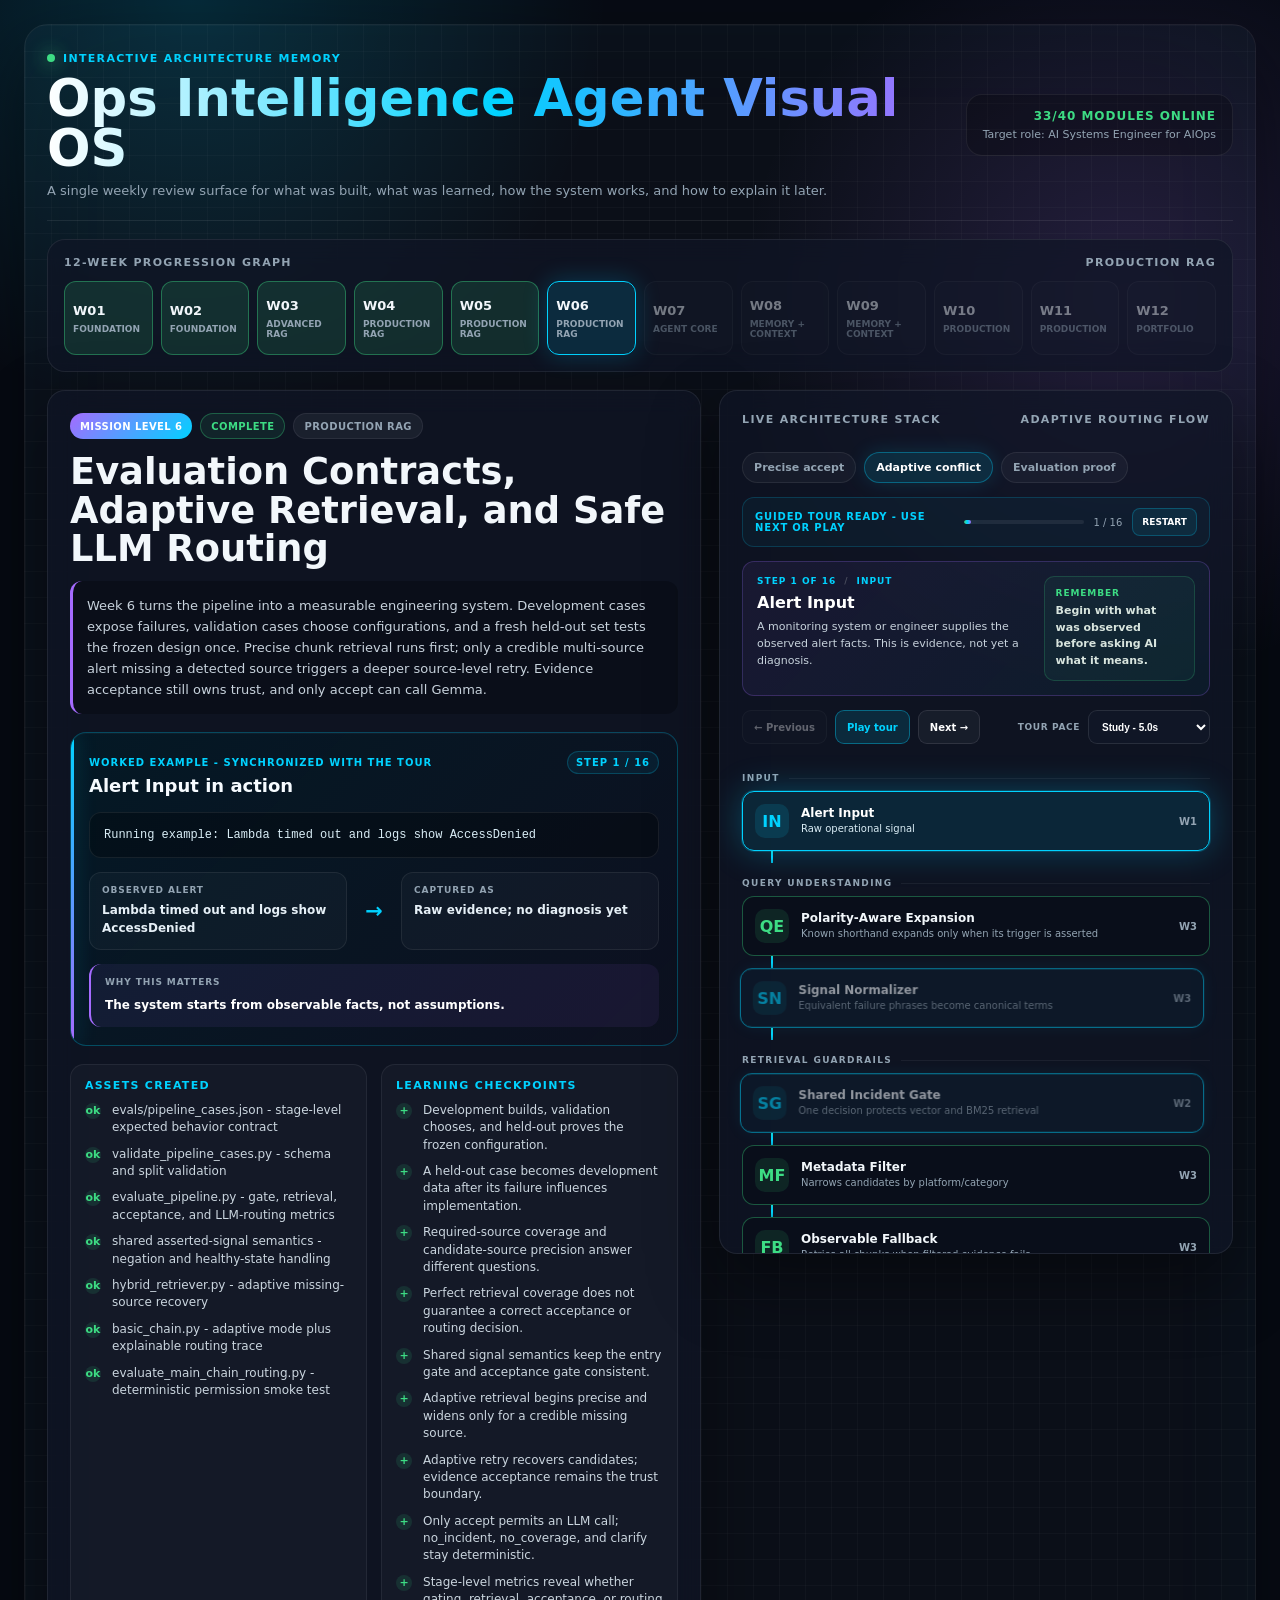
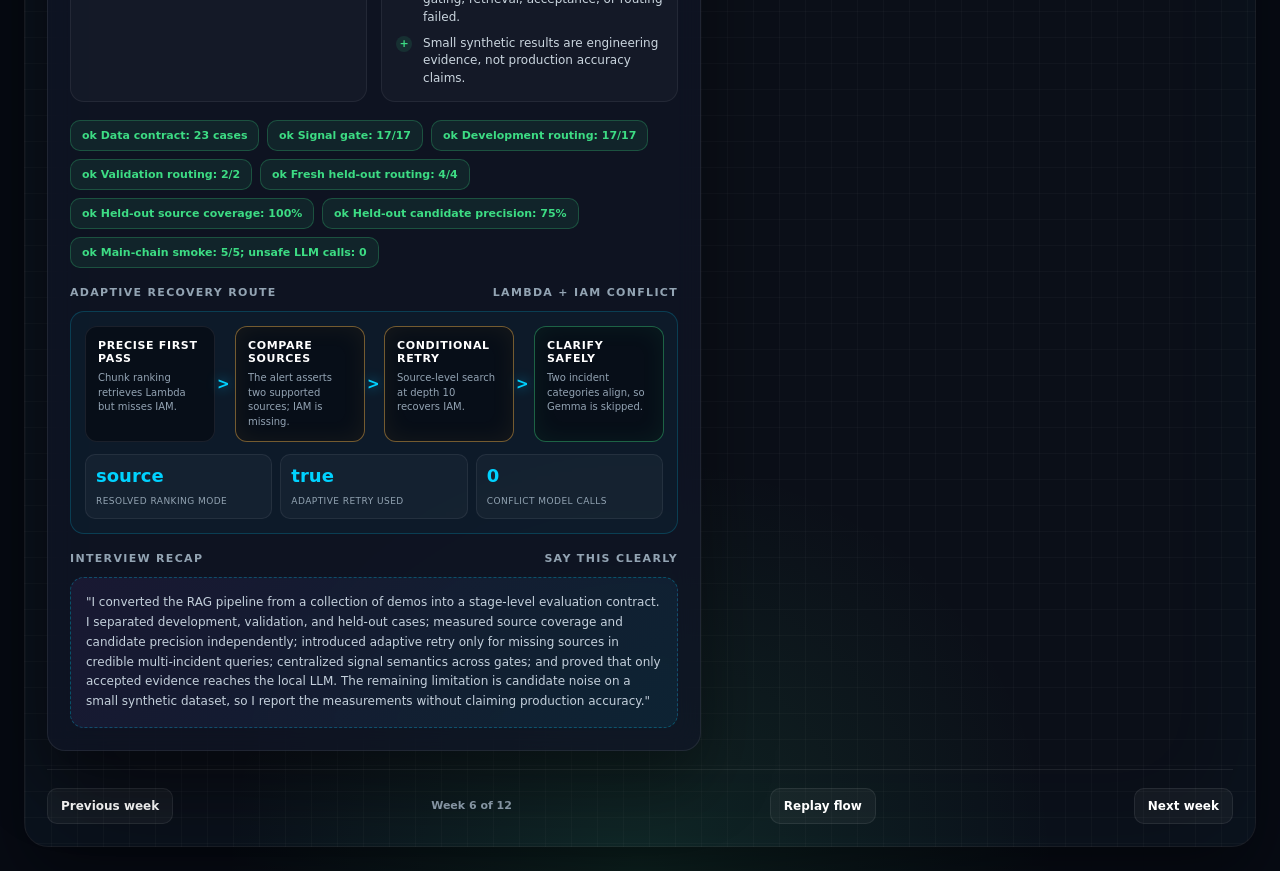
==== commit b32524f9: "feat(oia): update README and visuals for Week 6, enhancing evaluation details and adaptive retrieval" ====
--- a/Agents/ops-intelligence-agent/docs/visuals/week2-rag-motion.html
+++ b/Agents/ops-intelligence-agent/docs/visuals/week2-rag-motion.html
@@ -1427,7 +1427,7 @@
         <p class="subtitle">A single weekly review surface for what was built, what was learned, how the system works, and how to explain it later.</p>
       </div>
       <div class="status-panel">
-        <strong id="globalStatus">5 weeks online</strong>
+        <strong id="globalStatus">6 weeks online</strong>
         <span>Target role: AI Systems Engineer for AIOps</span>
       </div>
     </header>
@@ -1492,14 +1492,14 @@
 
     <footer class="footer">
       <button class="nav-btn" id="prevBtn" type="button">Previous week</button>
-      <span id="footerCounter">Week 5 of 12</span>
+      <span id="footerCounter">Week 6 of 12</span>
       <button class="nav-btn" id="replayBtn" type="button">Replay flow</button>
       <button class="nav-btn" id="nextBtn" type="button">Next week</button>
     </footer>
   </main>
 
   <script>
-    const completedUntil = 5;
+    const completedUntil = 6;
 
     const weeks = [
       {
@@ -1625,7 +1625,34 @@
         talking: "I added BM25 for exact operational tokens and fused it with semantic retrieval using RRF because raw scores are not comparable. Then I tested adversarial inputs. Both retrievers now share one polarity-aware entry gate, expansion cannot turn a negated signal into a positive incident, and conflicting sources produce the same clarification regardless of rank order. Python decides whether the result is no_incident, accept, clarify, or no_coverage before Gemma can analyze it.",
         nodes: ["alert-input", "query-rewriter", "signal-normalizer", "signal-gate", "incident-output", "embedding", "vector-search", "bm25-search", "min-score", "reranker", "rrf-fusion", "acceptance-gate", "clarification-output", "coverage-output", "runbook-context", "chat-model", "python-contract", "json-output"]
       },
-      {n:6, phase:"Agent Core", title:"LangGraph and Human Approval", status:"Planned", concept:"Represent incident analysis as a stateful workflow with human approval before risky actions.", built:["state graph", "approval gate"], metrics:["Risky actions blocked"], talking:"Human-in-the-loop checkpoints protect production systems.", nodes:["langgraph", "human-gate"]},
+      {
+        n: 6,
+        phase: "Production RAG",
+        title: "Evaluation Contracts, Adaptive Retrieval, and Safe LLM Routing",
+        status: "Complete",
+        concept: "Week 6 turns the pipeline into a measurable engineering system. Development cases expose failures, validation cases choose configurations, and a fresh held-out set tests the frozen design once. Precise chunk retrieval runs first; only a credible multi-source alert missing a detected source triggers a deeper source-level retry. Evidence acceptance still owns trust, and only accept can call Gemma.",
+        built: [
+          "evals/pipeline_cases.json - stage-level expected behavior contract",
+          "validate_pipeline_cases.py - schema and split validation",
+          "evaluate_pipeline.py - gate, retrieval, acceptance, and LLM-routing metrics",
+          "shared asserted-signal semantics - negation and healthy-state handling",
+          "hybrid_retriever.py - adaptive missing-source recovery",
+          "basic_chain.py - adaptive mode plus explainable routing trace",
+          "evaluate_main_chain_routing.py - deterministic permission smoke test"
+        ],
+        metrics: [
+          "Data contract: 23 cases",
+          "Signal gate: 17/17",
+          "Development routing: 17/17",
+          "Validation routing: 2/2",
+          "Fresh held-out routing: 4/4",
+          "Held-out source coverage: 100%",
+          "Held-out candidate precision: 75%",
+          "Main-chain smoke: 5/5; unsafe LLM calls: 0"
+        ],
+        talking: "I converted the RAG pipeline from a collection of demos into a stage-level evaluation contract. I separated development, validation, and held-out cases; measured source coverage and candidate precision independently; introduced adaptive retry only for missing sources in credible multi-incident queries; centralized signal semantics across gates; and proved that only accepted evidence reaches the local LLM. The remaining limitation is candidate noise on a small synthetic dataset, so I report the measurements without claiming production accuracy.",
+        nodes: ["alert-input", "signal-normalizer", "signal-gate", "embedding", "vector-search", "bm25-search", "rrf-fusion", "adaptive-router", "adaptive-retry", "final-top3", "acceptance-gate", "llm-router", "incident-output", "clarification-output", "coverage-output", "runbook-context", "chat-model", "python-contract", "routing-trace", "data-contract", "dataset-splits", "pipeline-eval"]
+      },
       {n:7, phase:"Agent Core", title:"Agent Specialization", status:"Planned", concept:"Split responsibilities only if evals prove specialization helps.", built:["triage/retrieval/remediation separation"], metrics:["Quality vs latency tradeoff"], talking:"Multi-agent design must be justified by measurable value.", nodes:["multi-agent"]},
       {n:8, phase:"Memory + Context", title:"Incident Memory", status:"Planned", concept:"Use prior incidents as bounded memory without overloading the prompt.", built:["incident memory store", "history retrieval"], metrics:["similar incident hit rate"], talking:"Memory is useful only when it is bounded and relevant.", nodes:["memory"]},
       {n:9, phase:"Memory + Context", title:"MCP Interface", status:"Planned", concept:"Expose capabilities through a standardized tool interface.", built:["sample MCP server", "tools/list and tools/call"], metrics:["tool response checks"], talking:"MCP turns local capability into reusable integration surface.", nodes:["mcp"]},
@@ -1647,6 +1674,8 @@
       {id:"min-score", phase:"Retrieval Guardrails", label:"min_score Filter", sub:"Drops weak chunks below 0.60", week:2, icon:"MS"},
       {id:"reranker", phase:"Advanced RAG", label:"Intent-Aware Reranker", sub:"Cause/action/symptom ordering bonuses", week:3, icon:"RR"},
       {id:"rrf-fusion", phase:"Advanced RAG", label:"Reciprocal Rank Fusion", sub:"Merges vector and BM25 ranks", week:5, icon:"RF"},
+      {id:"adaptive-router", phase:"Retrieval Control", label:"Adaptive Source Check", sub:"Compare active supported sources with initial candidates", week:6, icon:"AR"},
+      {id:"adaptive-retry", phase:"Retrieval Control", label:"Conditional Source Retry", sub:"Search deeper only when a credible source is missing", week:6, icon:"SR"},
       {id:"final-top3", phase:"Advanced RAG", label:"Ranked Candidates", sub:"Top evidence candidates, not yet trusted", week:3, icon:"T3"},
       {id:"failure-diagnosis", phase:"Evidence Validation", label:"Failure-Stage Diagnosis", sub:"Gate, coverage, retrieval, ranking, or LLM", week:4, icon:"DX"},
       {id:"knowledge-coverage", phase:"Evidence Validation", label:"Knowledge Coverage", sub:"Missing incident family requires a runbook", week:4, icon:"KC"},
@@ -1654,6 +1683,7 @@
       {id:"incident-output", phase:"Decision Branch", label:"No Incident", sub:"Healthy or fully negated input; skip retrieval and LLM", week:5, icon:"NI"},
       {id:"clarification-output", phase:"Decision Branch", label:"Clarification Required", sub:"Ask for missing incident detail; skip LLM", week:5, icon:"?"},
       {id:"coverage-output", phase:"Decision Branch", label:"No Coverage", sub:"Escalate safely; skip LLM", week:5, icon:"NC"},
+      {id:"llm-router", phase:"Decision Branch", label:"LLM Permission Router", sub:"Only accept may invoke local Gemma", week:6, icon:"GO"},
       {id:"runbook-context", phase:"Context", label:"Runbook Evidence", sub:"Grounded chunks enter prompt", week:2, icon:"RB"},
       {id:"chat-model", phase:"Generation", label:"Local Gemma Chat Model", sub:"Generates structured analysis", week:1, icon:"GM"},
       {id:"severity-policy", phase:"Generation", label:"Severity Policy", sub:"Maps evidence to P1/P2/P3", week:2, icon:"P1"},
@@ -1661,10 +1691,10 @@
       {id:"json-parser", phase:"Output", label:"JSON Parser", sub:"Cleans and loads model text", week:1, icon:"{}"},
       {id:"json-output", phase:"Output", label:"Structured JSON Output", sub:"Root cause, severity, action", week:1, icon:"JS"},
       {id:"retrieval-eval", phase:"Evaluation", label:"Retrieval Eval Suite", sub:"Positive, negative, stage, and regression checks", week:4, icon:"EV"},
-      {id:"tool-schema", phase:"Agent Core", label:"Typed Tool Schema", sub:"Future strict actions", week:6, icon:"TS"},
-      {id:"tools", phase:"Agent Core", label:"Tool Connectors", sub:"Future Jira/cloud hooks", week:6, icon:"TL"},
-      {id:"langgraph", phase:"Agent Core", label:"State Graph", sub:"Future workflow routing", week:6, icon:"LG"},
-      {id:"human-gate", phase:"Agent Core", label:"Human Approval", sub:"Future risky-action checkpoint", week:6, icon:"HG"},
+      {id:"data-contract", phase:"Evaluation", label:"Evaluation Data Contract", sub:"Expected stage behavior for every scenario", week:6, icon:"DC"},
+      {id:"dataset-splits", phase:"Evaluation", label:"Development / Validation / Held-out", sub:"Build, choose, then prove without leakage", week:6, icon:"SP"},
+      {id:"pipeline-eval", phase:"Evaluation", label:"Stage-Level Pipeline Eval", sub:"Measure gate, coverage, precision, decision, and routing", week:6, icon:"PE"},
+      {id:"routing-trace", phase:"Observability", label:"Retrieval Routing Trace", sub:"Show mode, retry, candidates, acceptance, and model permission", week:6, icon:"TR"},
       {id:"multi-agent", phase:"Agent Core", label:"Specialized Agents", sub:"Future only if justified", week:7, icon:"MA"},
       {id:"memory", phase:"Memory", label:"Incident Memory", sub:"Future similar incident search", week:8, icon:"DB"},
       {id:"mcp", phase:"Integration", label:"MCP Server", sub:"Future standard interface", week:9, icon:"MP"},
@@ -1686,6 +1716,9 @@
     const hybridClarifyFlow = ["alert-input", "query-rewriter", "signal-normalizer", "signal-gate", "embedding", "vector-search", "bm25-search", "min-score", "rrf-fusion", "final-top3", "acceptance-gate", "clarification-output", "python-contract"];
     const hybridConflictFlow = ["alert-input", "query-rewriter", "signal-normalizer", "signal-gate", "embedding", "vector-search", "bm25-search", "min-score", "rrf-fusion", "final-top3", "acceptance-gate", "clarification-output", "python-contract"];
     const hybridNoCoverageFlow = ["alert-input", "query-rewriter", "signal-normalizer", "signal-gate", "embedding", "vector-search", "bm25-search", "min-score", "rrf-fusion", "final-top3", "acceptance-gate", "coverage-output", "python-contract"];
+    const week6AcceptedFlow = ["alert-input", "signal-normalizer", "signal-gate", "embedding", "vector-search", "bm25-search", "rrf-fusion", "adaptive-router", "final-top3", "acceptance-gate", "llm-router", "runbook-context", "chat-model", "python-contract", "routing-trace", "pipeline-eval"];
+    const week6AdaptiveFlow = ["alert-input", "signal-normalizer", "signal-gate", "embedding", "vector-search", "bm25-search", "rrf-fusion", "adaptive-router", "adaptive-retry", "final-top3", "acceptance-gate", "clarification-output", "llm-router", "python-contract", "routing-trace", "pipeline-eval"];
+    const week6EvaluationFlow = ["data-contract", "dataset-splits", "pipeline-eval", "routing-trace"];
 
     const nodeLessons = {
       "alert-input": {
@@ -1740,6 +1773,14 @@
         body: "Reciprocal Rank Fusion combines vector and BM25 positions without adding their incomparable raw scores.",
         memory: "RRF combines ranks, not confidence."
       },
+      "adaptive-router": {
+        body: "The precise chunk-ranked result is compared with supported incident sources actively asserted in the alert. A retry is considered only when two or more credible sources exist and one is missing.",
+        memory: "Adaptive means widen conditionally, not search broadly every time."
+      },
+      "adaptive-retry": {
+        body: "A deeper source-level search runs only for the missing-source case, then returns candidates to the same evidence acceptance gate.",
+        memory: "Retry recovers recall; it does not grant trust."
+      },
       "final-top3": {
         body: "The strongest ranked candidates form a shortlist. They still need validation before becoming LLM context.",
         memory: "Best available does not automatically mean relevant enough."
@@ -1764,6 +1805,10 @@
         body: "No supported runbook aligns with the incident family, so the system exposes the gap and requires escalation.",
         memory: "No coverage means no speculative RCA or remediation."
       },
+      "llm-router": {
+        body: "Python permits the local model call only when evidence acceptance returns accept. No incident, no coverage, and clarification paths remain deterministic.",
+        memory: "The LLM is a permitted destination, never the default destination."
+      },
       "runbook-context": {
         body: "Only evidence approved by the acceptance gate is formatted and inserted into the model context window.",
         memory: "RAG controls what the model gets to reason from."
@@ -1791,6 +1836,22 @@
       "retrieval-eval": {
         body: "Positive, negative, failure-stage, and regression cases measure both retrieval ability and safe rejection.",
         memory: "A perfect positive score can still hide dangerous false positives."
+      },
+      "data-contract": {
+        body: "Each scenario declares whether retrieval should run, which sources must appear, the expected acceptance decision, accepted sources, and whether the LLM may run.",
+        memory: "An eval is strongest when expected behavior is explicit before execution."
+      },
+      "dataset-splits": {
+        body: "Development cases guide fixes, validation cases compare configurations, and a fresh held-out set tests the frozen design once.",
+        memory: "Development builds. Validation chooses. Held-out proves."
+      },
+      "pipeline-eval": {
+        body: "The evaluator reports signal-gate errors, required-source coverage, candidate precision, acceptance decisions, accepted sources, and LLM-routing accuracy separately.",
+        memory: "One end-to-end score hides which stage failed."
+      },
+      "routing-trace": {
+        body: "Every main-chain result records requested and resolved ranking modes, retry usage, detected and candidate sources, accepted sources, and the final decision.",
+        memory: "Observe decisions and evidence lineage without exposing hidden model reasoning."
       }
     };
 
@@ -1985,6 +2046,55 @@
         contract: "status=no_coverage; grounded=false; LLM skipped",
         json: "Escalate and add a Kafka consumer-lag runbook before analysis",
         evaluation: "Negative evaluation succeeds only when this false positive is rejected"
+      },
+      "6:accepted": {
+        query: "ALB target health checks failed after deployment and clients receive HTTP 502",
+        normalized: "alb target health checks failed deployment http 502",
+        gate: "PASS - failed health checks and HTTP 502 are asserted operational signals",
+        embedding: "Semantic vector captures load-balancer availability failure",
+        vector: "ALB 502 runbook ranks first in semantic retrieval",
+        lexical: "BM25 confirms exact HTTP 502 and health-check terms",
+        fusion: "RRF places ALB 502 evidence first",
+        detected: "Detected source: alb-502-health-checks.md",
+        initial: "Initial candidates already contain the detected source",
+        adaptive: "NO RETRY - precise chunk retrieval is sufficient",
+        ranked: "ALB 502 Overview, Symptoms, and Immediate Actions",
+        decision: "ACCEPT - one supported source and category align",
+        permission: "LLM ALLOWED - accept is the only generation route",
+        evidence: "Inspect target health, deployment changes, and backend response failures",
+        analysis: "Grounded ALB health-check analysis from accepted evidence",
+        contract: "status=analysis_ready; accepted_sources=[alb-502-health-checks.md]",
+        trace: "requested=adaptive; resolved=chunk; retry=false; decision=accept",
+        evaluation: "Main-chain routing smoke: accepted route calls the fake model exactly once"
+      },
+      "6:adaptive": {
+        query: "Lambda timed out and logs show AccessDenied",
+        normalized: "lambda timeout and logs show accessdenied",
+        gate: "PASS - timeout and AccessDenied are both asserted",
+        embedding: "The query vector strongly favors Lambda timeout chunks",
+        vector: "Initial Top 3 contains Lambda timeout but misses IAM",
+        lexical: "BM25 sees timeout and AccessDenied, but chunk concentration still favors Lambda",
+        fusion: "Initial RRF sources: lambda-timeout.md",
+        detected: "Detected sources: lambda-timeout.md + iam-accessdenied.md",
+        initial: "Missing after precise pass: iam-accessdenied.md",
+        adaptive: "RETRY - source-level search at candidate depth 10",
+        ranked: "Recovered Lambda + IAM sources; one unrelated neighbor remains visible",
+        decision: "CLARIFY - two supported incident categories align",
+        permission: "LLM BLOCKED - conflict requires clarification",
+        contract: "status=clarification_required; accepted_sources=[]",
+        trace: "requested=adaptive; resolved=source; retry=true; decision=clarify",
+        evaluation: "Adaptive branch recovered the missing source and still made zero LLM calls"
+      },
+      "6:evaluation": {
+        query: "Frozen Week 6 pipeline configuration",
+        contractData: "23 cases declare expected gate, sources, decision, accepted sources, and LLM permission",
+        splits: "Development 17 | Validation 2 | Fresh held-out 4",
+        evaluation: "Development 17/17; validation 2/2; fresh held-out 4/4",
+        coverage: "Required-source coverage: 100% across measured splits",
+        precision: "Candidate-source precision: 68.4% development; 75% held-out",
+        permission: "Main-chain smoke: 5/5 routes; 1 expected model call; 0 unsafe calls",
+        trace: "Routing telemetry records mode, retry, source lineage, acceptance, and permission",
+        decision: "PROMOTE ADAPTIVE LOCALLY - retain candidate precision as an explicit limitation"
       }
     };
 
@@ -2010,19 +2120,26 @@
         "min-score": ["Raw similarity", item.vector || "Candidate similarity", "Quality gate", item.threshold || "Keep only candidates with original similarity >= 0.60", "Thresholding removes weak semantic neighbors before bonuses can distort them."],
         "reranker": ["Valid candidates", item.vector || item.ranked || "Top-K semantic results", "Intent-aware order", item.reranked || item.ranked || "Relevant section promoted within the same runbook", "Reranking changes order; it cannot manufacture missing knowledge."],
         "rrf-fusion": ["Vector ranks + BM25 ranks", `${item.vector || "vector list"} | ${item.lexical || "BM25 list"}`, "Fused ranking", item.fusion || "RRF score = sum of reciprocal ranks", "RRF compares rank positions because raw retriever scores use incompatible scales."],
+        "adaptive-router": ["Detected vs initial sources", `${item.detected || "Active supported sources"} | ${item.initial || item.ranked || "Initial candidate sources"}`, "Retry decision", item.adaptive || "Keep precise chunk results unless a credible source is missing", "Adaptive retrieval protects precision by widening search only when evidence shows a recall risk."],
+        "adaptive-retry": ["Missing supported source", item.initial || "One detected source is absent from the initial candidates", "Recovered source candidates", item.ranked || "Deeper source-level search results", "The retry improves source recall, but acceptance still decides whether any candidate is trustworthy."],
         "final-top3": ["Surviving candidates", item.reranked || item.fusion || item.vector || "Ranked evidence", "Top evidence set", item.ranked || "Best three evidence chunks", "Top-K preserves useful context, but the next gate must still verify alignment."],
         "failure-diagnosis": ["Observed miss", item.ranked || item.vector || "Wrong or missing evidence", "Failure owner", item.diagnosis || "Identify gate, coverage, retrieval, ranking, or LLM failure", "Fixing the correct layer prevents random threshold and prompt changes."],
         "knowledge-coverage": ["Requested incident", item.query, "Coverage result", item.coverage || "Check whether a dedicated runbook exists", "A retriever cannot return knowledge that was never indexed."],
         "acceptance-gate": ["Top-ranked evidence", item.ranked || item.fusion || "RRF candidates", "Safety decision", item.decision || "ACCEPT only when incident family and category align", "Ranking answers what is closest; acceptance answers whether it is safe to use."],
         "clarification-output": ["Ambiguous incident", item.query, "Deterministic response", item.json || "Ask for the missing failure detail", "Clarification keeps the model from converting ambiguity into a confident diagnosis."],
         "coverage-output": ["Unsupported incident", item.query, "Deterministic response", item.json || "Report no coverage and escalate", "No coverage is an honest system outcome, not an application failure."],
+        "llm-router": ["Evidence decision", item.decision || "Acceptance result", "Model permission", item.permission || "Only accept may call the model", "Explicit permission prevents ambiguous, unsupported, or healthy inputs from becoming generated diagnoses."],
         "runbook-context": ["Accepted source", item.decision || item.ranked || "Validated Top-K evidence", "LLM context", item.evidence || "Only grounded runbook excerpts", "The context window receives concise evidence instead of the entire knowledge base."],
         "chat-model": ["Alert + accepted context", `${item.query} | ${item.evidence || "validated evidence"}`, "Model analysis", item.analysis || "Structured root-cause reasoning from supplied evidence", "The LLM explains accepted evidence; it does not decide whether that evidence was safe."],
         "severity-policy": ["Observed impact", item.analysis || item.query, "Policy result", item.severity || "P1, P2, or P3 from deterministic rules", "Operational policy makes severity repeatable across model runs."],
         "python-contract": ["Pipeline decision", item.decision || item.analysis || item.query, "Application-owned state", item.contract || "status and grounding controlled by Python", "Code owns permission and safety state; generated prose cannot override it."],
         "json-parser": ["Model text", item.analysis || "Generated structured response", "Validated fields", "Required keys parsed; invalid shapes rejected", "Parsing is a trust boundary between probabilistic output and application logic."],
         "json-output": ["Validated analysis", item.contract || item.analysis || "Safe pipeline result", "Final JSON", item.json || "{ status, severity, root_cause, action, grounding }", "Structured output is inspectable, testable, and usable by downstream tools."],
-        "retrieval-eval": ["Expected behavior", item.coverage || item.decision || item.query, "Measured result", item.evaluation || "Compare Top-1, Top-K, and negative rejection", "Evaluation converts architecture opinions into evidence-backed engineering decisions."]
+        "retrieval-eval": ["Expected behavior", item.coverage || item.decision || item.query, "Measured result", item.evaluation || "Compare Top-1, Top-K, and negative rejection", "Evaluation converts architecture opinions into evidence-backed engineering decisions."],
+        "data-contract": ["Scenario definitions", item.query, "Validated contract", item.contractData || "Expected behavior fields are complete and well formed", "The contract makes success criteria explicit before the pipeline runs."],
+        "dataset-splits": ["Evaluation cases", item.contractData || item.query, "Leakage-controlled groups", item.splits || "Development, validation, and held-out", "Different splits answer different questions; repeatedly tuning on held-out data destroys its value."],
+        "pipeline-eval": ["Frozen pipeline + expected cases", item.splits || item.query, "Stage-level evidence", `${item.evaluation || "Stage results"}; ${item.coverage || "coverage measured"}; ${item.precision || "precision measured"}`, "Coverage, precision, decisions, and model routing must be inspected together."],
+        "routing-trace": ["Runtime decisions", item.contract || item.decision || item.query, "Explainable trace", item.trace || "mode, retry, candidates, accepted sources, and decision", "Operational observability should reveal evidence lineage and routing without exposing private chain-of-thought."]
       };
 
       const values = stages[nodeId] || ["Stage input", item.query, "Stage output", "Inspectable pipeline state", "One stage should make one understandable decision."];
@@ -2077,13 +2194,14 @@
     let followFlow = false;
     let activeViewTransition = null;
 
-    let activeWeek = 5;
-    let scenario = "accept";
+    let activeWeek = 6;
+    let scenario = "adaptive";
 
     function defaultScenarioForWeek(weekNumber) {
       if (weekNumber === 3) return "reranked";
       if (weekNumber === 4) return "diagnosis";
       if (weekNumber === 5) return "accept";
+      if (weekNumber === 6) return "adaptive";
       return "incident";
     }
 
@@ -2246,9 +2364,67 @@
       `;
     }
 
+    function renderWeek6Lab() {
+      if (scenario === "evaluation") {
+        return `
+          <div class="section-label"><span>Evaluation proof chain</span><span>build, choose, prove</span></div>
+          <div class="infographic">
+            <div class="route-map">
+              <div class="route-step"><strong>1. Contract</strong><span>23 cases define expected behavior at every stage.</span></div>
+              <div class="route-step"><strong>2. Development</strong><span>Failures become permanent regression cases: 17/17.</span></div>
+              <div class="route-step warn"><strong>3. Validation</strong><span>Choose top_k=3 over noisier top_k=5: 2/2.</span></div>
+              <div class="route-step accept"><strong>4. Held-out</strong><span>Open the frozen four-case set once: routing 4/4.</span></div>
+            </div>
+            <div class="micro-stats">
+              <div class="micro-stat"><strong>100%</strong><span>held-out source coverage</span></div>
+              <div class="micro-stat"><strong>75%</strong><span>held-out candidate precision</span></div>
+              <div class="micro-stat"><strong>0</strong><span>unsafe LLM routes</span></div>
+            </div>
+          </div>
+        `;
+      }
+
+      if (scenario === "accepted") {
+        return `
+          <div class="section-label"><span>Precise route</span><span>ALB 502 accepted</span></div>
+          <div class="infographic">
+            <div class="route-map">
+              <div class="route-step"><strong>Initial Hybrid RRF</strong><span>Precise Top 3 already contains the ALB 502 source.</span></div>
+              <div class="route-step accept"><strong>No Retry</strong><span>The detected source is present, so search stays narrow.</span></div>
+              <div class="route-step accept"><strong>Evidence Accepts</strong><span>One supported family and category align.</span></div>
+              <div class="route-step accept"><strong>LLM Permitted</strong><span>Accepted evidence reaches Gemma; routing trace records why.</span></div>
+            </div>
+            <div class="micro-stats">
+              <div class="micro-stat"><strong>chunk</strong><span>resolved ranking mode</span></div>
+              <div class="micro-stat"><strong>false</strong><span>adaptive retry used</span></div>
+              <div class="micro-stat"><strong>1</strong><span>expected model call</span></div>
+            </div>
+          </div>
+        `;
+      }
+
+      return `
+        <div class="section-label"><span>Adaptive recovery route</span><span>Lambda + IAM conflict</span></div>
+        <div class="infographic">
+          <div class="route-map">
+            <div class="route-step"><strong>Precise First Pass</strong><span>Chunk ranking retrieves Lambda but misses IAM.</span></div>
+            <div class="route-step warn"><strong>Compare Sources</strong><span>The alert asserts two supported sources; IAM is missing.</span></div>
+            <div class="route-step warn"><strong>Conditional Retry</strong><span>Source-level search at depth 10 recovers IAM.</span></div>
+            <div class="route-step accept"><strong>Clarify Safely</strong><span>Two incident categories align, so Gemma is skipped.</span></div>
+          </div>
+          <div class="micro-stats">
+            <div class="micro-stat"><strong>source</strong><span>resolved ranking mode</span></div>
+            <div class="micro-stat"><strong>true</strong><span>adaptive retry used</span></div>
+            <div class="micro-stat"><strong>0</strong><span>conflict model calls</span></div>
+          </div>
+        </div>
+      `;
+    }
+
     function renderScoreLab(week) {
       if (week.n === 4) return renderWeek4Lab();
       if (week.n === 5) return renderWeek5Lab();
+      if (week.n === 6) return renderWeek6Lab();
       if (week.n !== 3) return "";
 
       if (scenario === "vector") {
@@ -2432,6 +2608,20 @@
           "Python owns grounding and status; the LLM analyzes accepted evidence only."
         ];
       }
+      if (weekNumber === 6) {
+        return [
+          "Development builds, validation chooses, and held-out proves the frozen configuration.",
+          "A held-out case becomes development data after its failure influences implementation.",
+          "Required-source coverage and candidate-source precision answer different questions.",
+          "Perfect retrieval coverage does not guarantee a correct acceptance or routing decision.",
+          "Shared signal semantics keep the entry gate and acceptance gate consistent.",
+          "Adaptive retrieval begins precise and widens only for a credible missing source.",
+          "Adaptive retry recovers candidates; evidence acceptance remains the trust boundary.",
+          "Only accept permits an LLM call; no_incident, no_coverage, and clarify stay deterministic.",
+          "Stage-level metrics reveal whether gating, retrieval, acceptance, or routing failed.",
+          "Small synthetic results are engineering evidence, not production accuracy claims."
+        ];
+      }
       return [
         "Planned week. Do not claim evidence before implementation.",
         "Add measurements after the build is complete.",
@@ -2453,6 +2643,9 @@
       if (week.n === 5 && scenario === "clarify") selectedFlow = hybridClarifyFlow;
       if (week.n === 5 && scenario === "conflict") selectedFlow = hybridConflictFlow;
       if (week.n === 5 && scenario === "no-coverage") selectedFlow = hybridNoCoverageFlow;
+      if (week.n === 6 && scenario === "accepted") selectedFlow = week6AcceptedFlow;
+      if (week.n === 6 && scenario === "adaptive") selectedFlow = week6AdaptiveFlow;
+      if (week.n === 6 && scenario === "evaluation") selectedFlow = week6EvaluationFlow;
       const flowIds = new Set(selectedFlow);
       const visibleNodes = architectureNodes.filter(
         (node) => node.week <= Math.min(12, week.n + 1)
@@ -2488,6 +2681,9 @@
     }
 
     function completionLabel() {
+      if (activeWeek === 6 && scenario === "adaptive") return "Missing source recovered; conflict clarified; LLM skipped";
+      if (activeWeek === 6 && scenario === "accepted") return "Evidence accepted; one grounded model call permitted";
+      if (activeWeek === 6 && scenario === "evaluation") return "Week 6 evaluation proof complete";
       if (activeWeek === 5 && scenario === "no-incident") return "No incident; retrieval and LLM skipped";
       if (activeWeek === 5 && scenario === "clarify") return "Clarification ready; LLM skipped";
       if (activeWeek === 5 && scenario === "conflict") return "Conflict clarified consistently; LLM skipped";
@@ -2754,7 +2950,7 @@
     }
 
     function renderControls(week) {
-      scenarioControls.style.display = [2, 3, 4, 5].includes(week.n) ? "flex" : "none";
+      scenarioControls.style.display = [2, 3, 4, 5, 6].includes(week.n) ? "flex" : "none";
       if (week.n === 2) {
         scenarioControls.innerHTML = `
           <button class="scenario-btn ${scenario === "incident" ? "active" : ""}" data-scenario="incident" type="button">Incident</button>
@@ -2783,6 +2979,15 @@
           <button class="scenario-btn ${scenario === "no-coverage" ? "active" : ""}" data-scenario="no-coverage" type="button">No coverage</button>
         `;
         scenarioLabel.textContent = `${scenario.replace("-", " ")} route`;
+      } else if (week.n === 6) {
+        scenarioControls.innerHTML = `
+          <button class="scenario-btn ${scenario === "accepted" ? "active" : ""}" data-scenario="accepted" type="button">Precise accept</button>
+          <button class="scenario-btn ${scenario === "adaptive" ? "active" : ""}" data-scenario="adaptive" type="button">Adaptive conflict</button>
+          <button class="scenario-btn ${scenario === "evaluation" ? "active" : ""}" data-scenario="evaluation" type="button">Evaluation proof</button>
+        `;
+        scenarioLabel.textContent = scenario === "evaluation"
+          ? "evaluation lifecycle"
+          : `${scenario} routing flow`;
       } else {
         scenarioControls.innerHTML = "";
         scenarioLabel.textContent = "week architecture";
